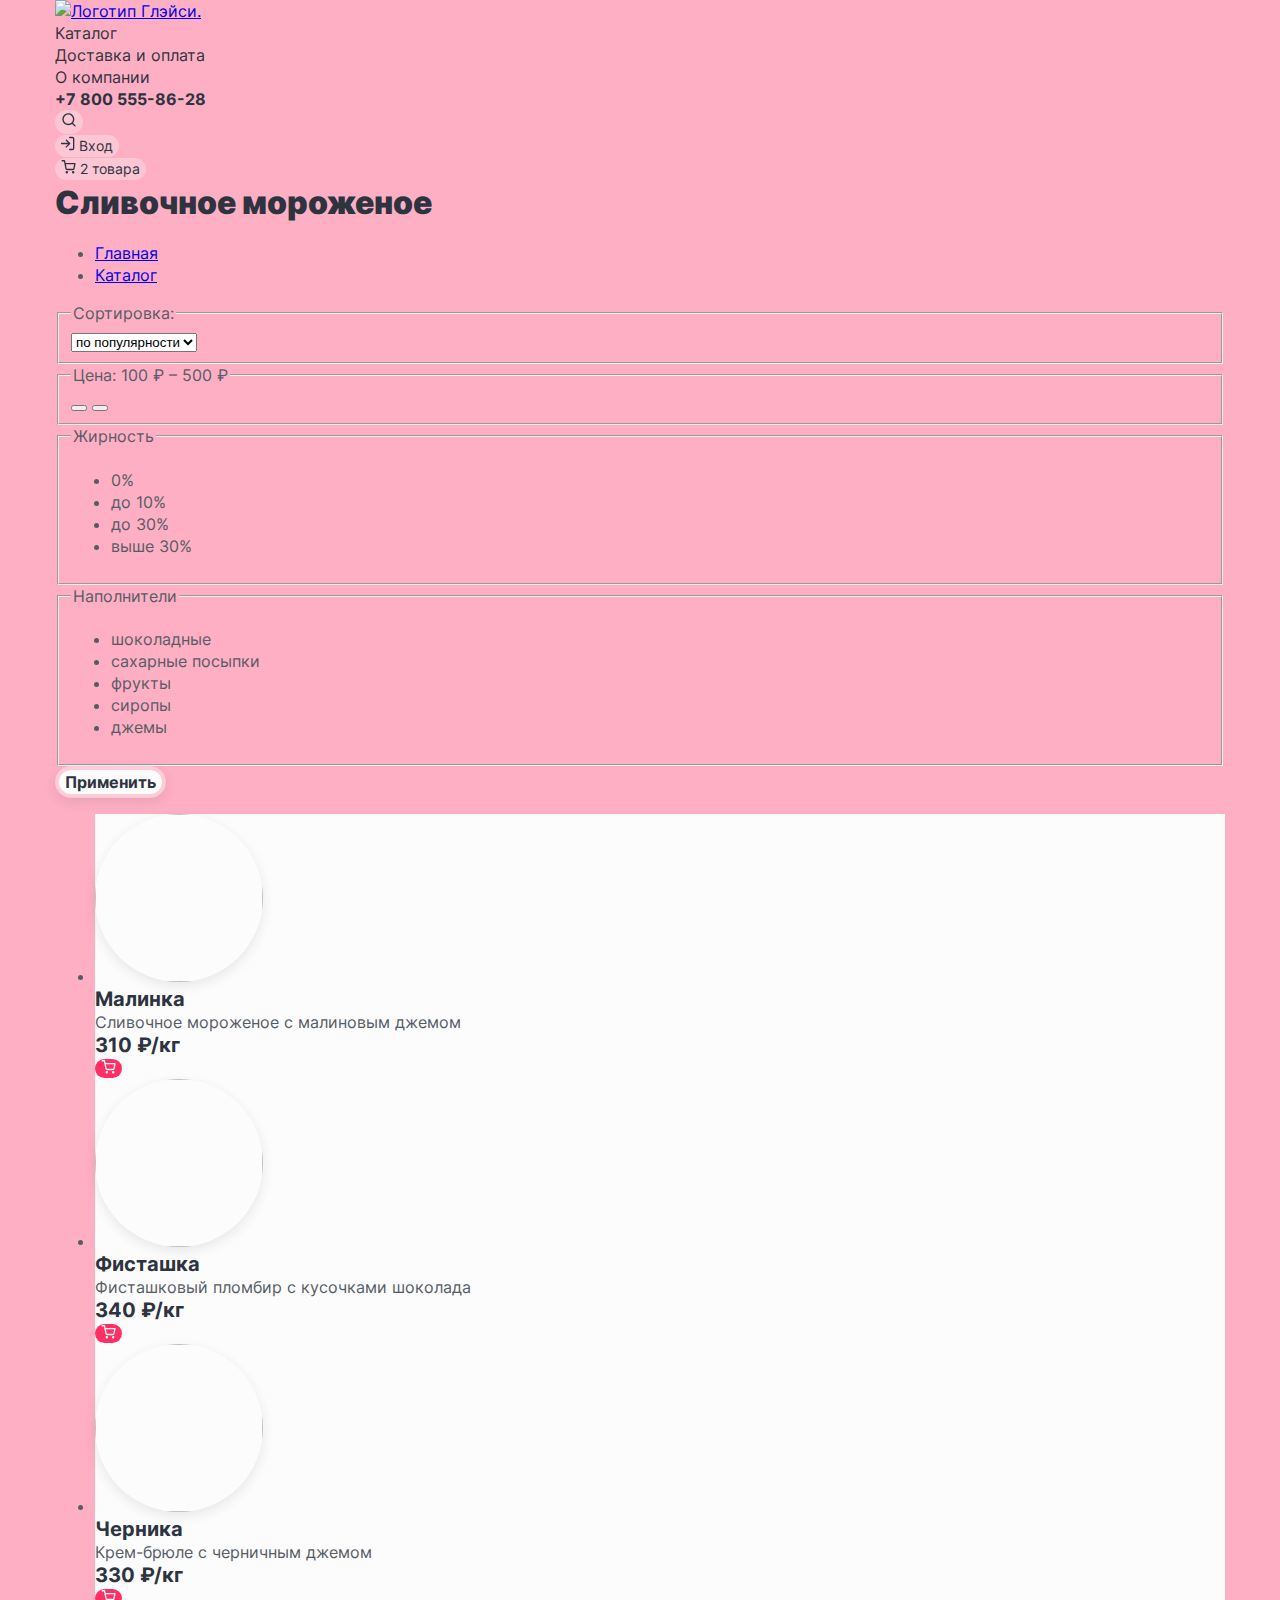
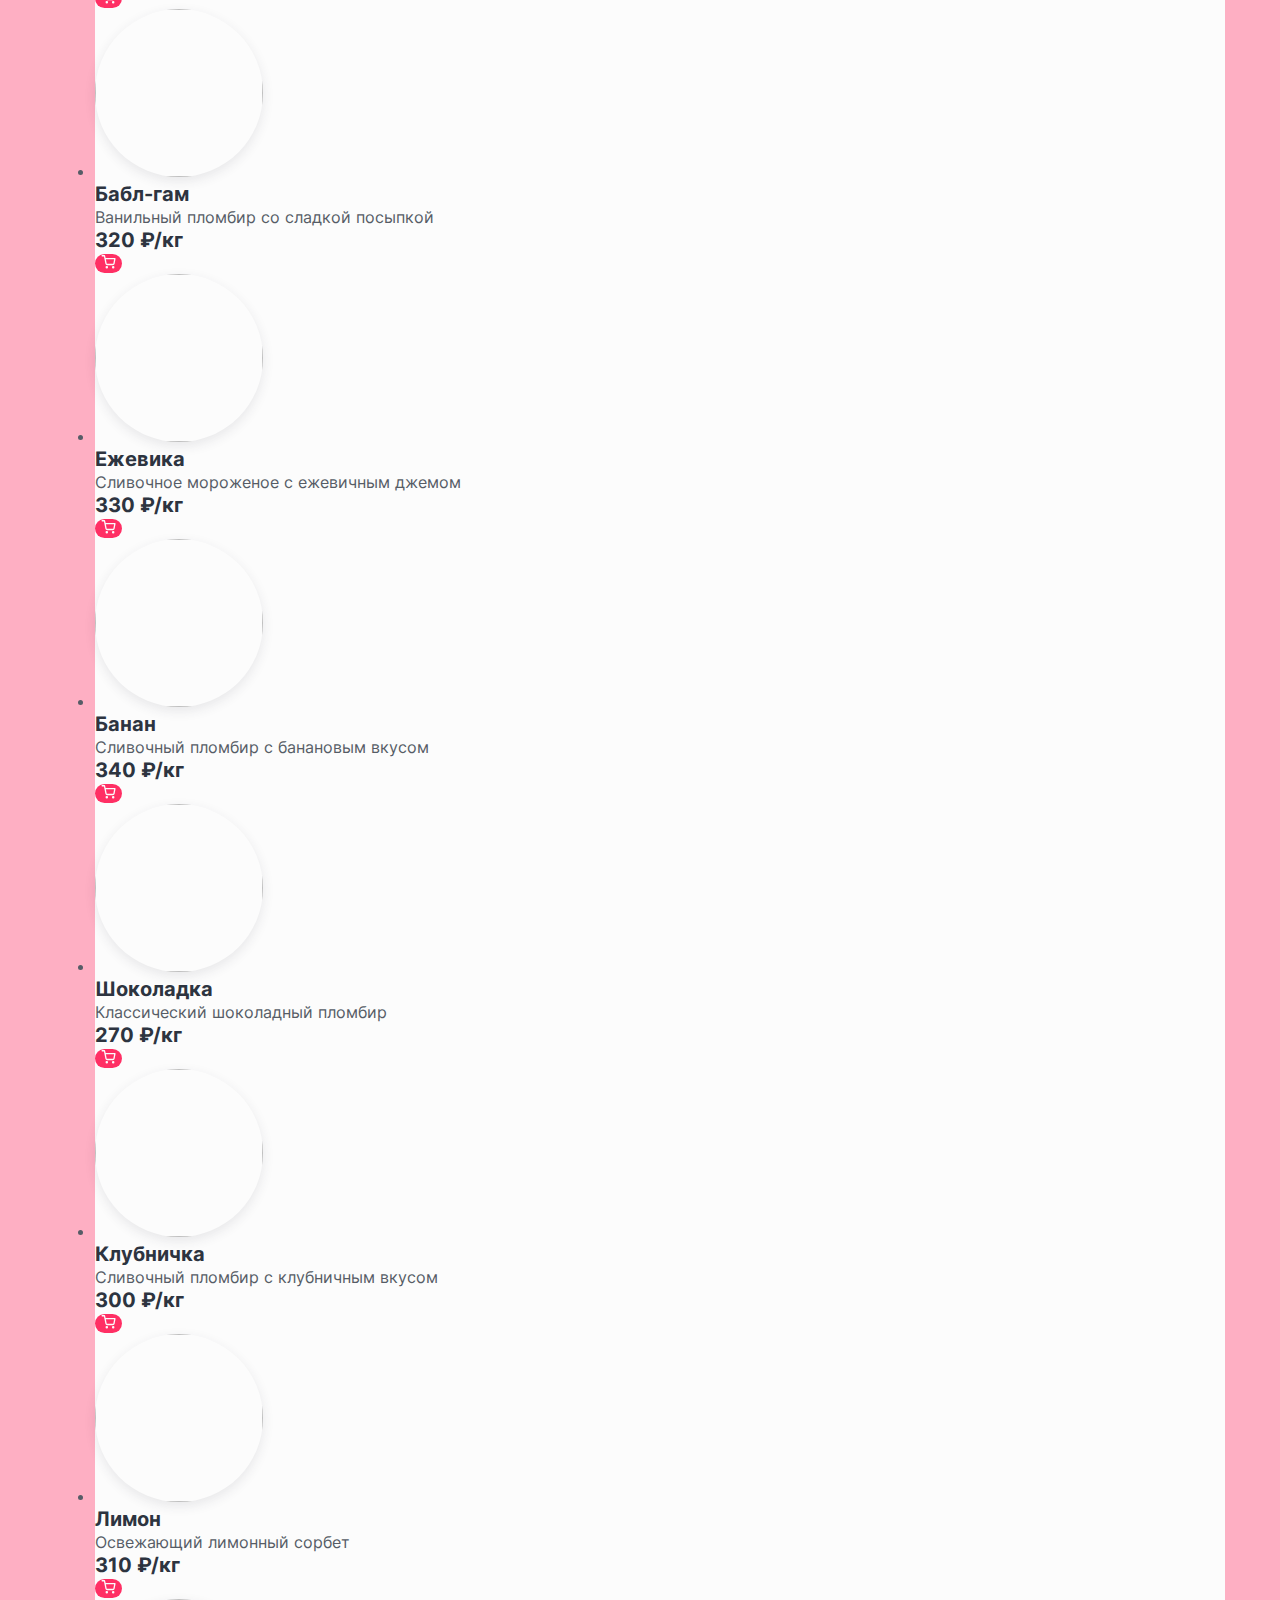
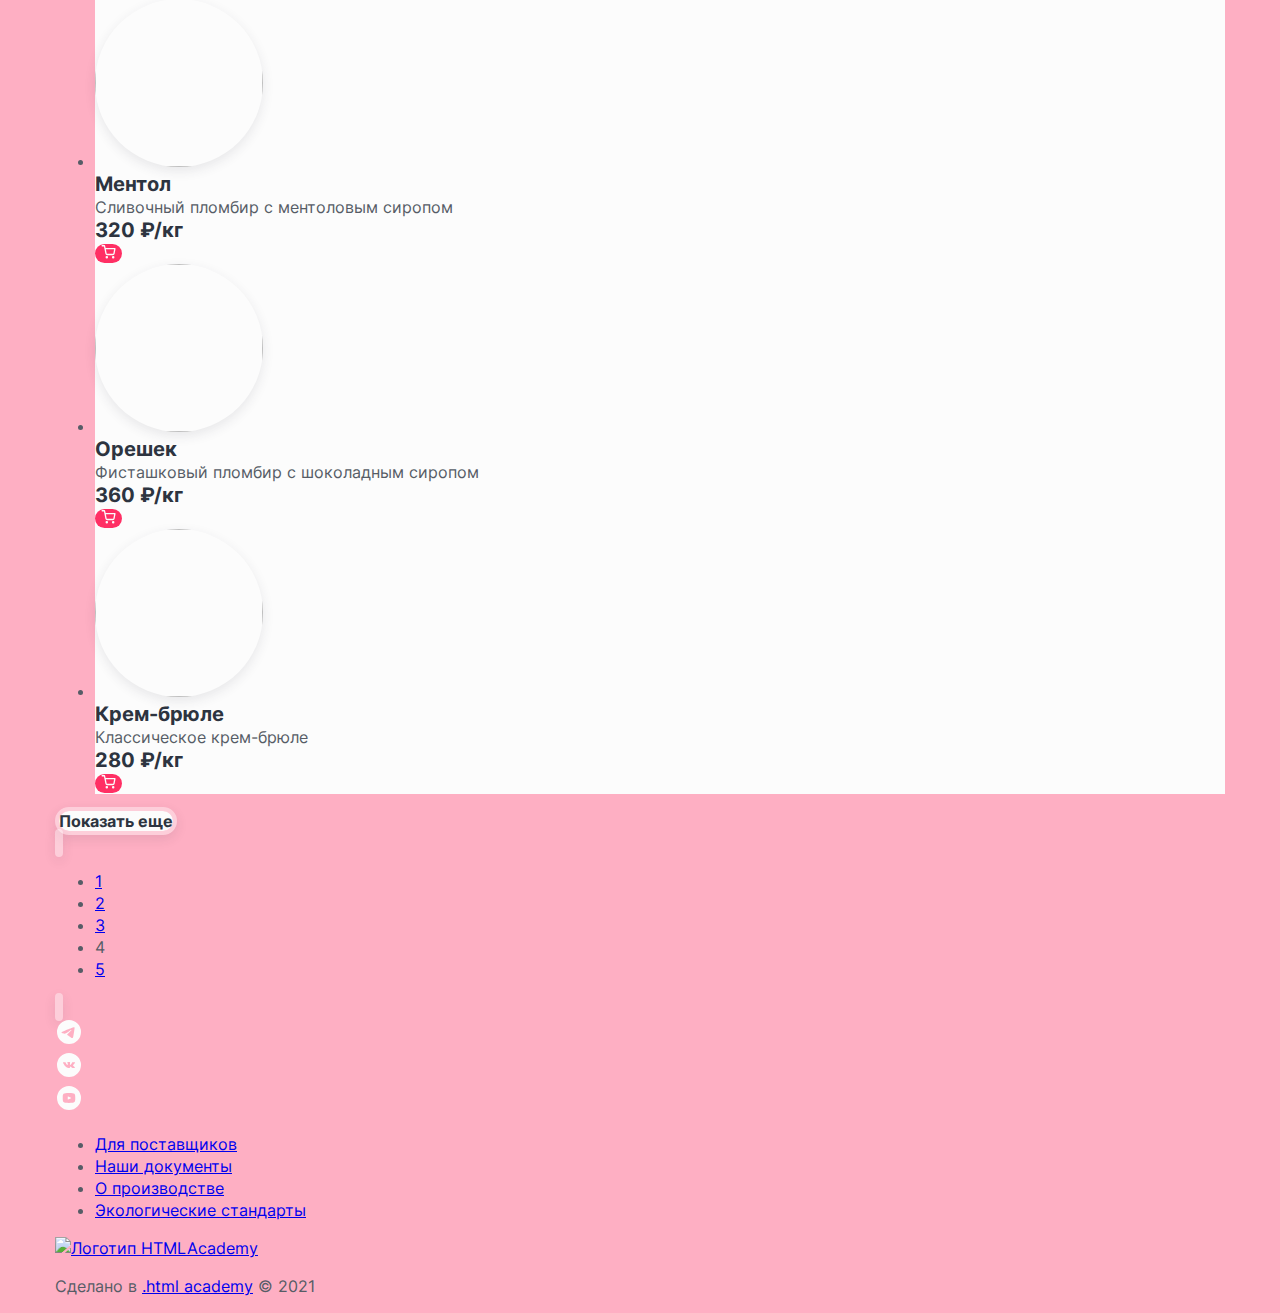
==== catalog.html @ 0ca8d2df "Добавляет базовую стилизацию хедера, слайдера, части секций" ====
<!DOCTYPE html>
<html class="page" lang="ru">

  <head>
    <meta charset="utf-8">
    <title>Страница каталога Глейси</title>
    <link rel="stylesheet" href="styles/styles.css">
  </head>

  <body class="page-body">
    <div class="container">
      <header class="main-header">
        <a class="logo" href="index.html">
          <img class="logo-img" src="images/logo.svg" width="137" height="56" alt="Логотип Глэйси.">
        </a>
        <nav class="main-nav">
          <ul class="main-menu">
            <li class="main-menu-item">
              <a class="main-menu-link main-menu-link-active" href="#">Каталог</a>
            </li>
            <li class="main-menu-item">
              <a class="main-menu-link" href="#">Доставка и оплата</a>
            </li>
            <li class="main-menu-item">
              <a class="main-menu-link" href="#">О компании</a>
            </li>
          </ul>
          <a class="nav-phone" href="tel:+78005558628">+7 800 555-86-28</a>
          <ul class="user-menu">
            <li class="user-menu-item">
              <button class="user-menu-button" type="button">
                <svg width="16" height="17" viewBox="0 0 16 17" fill="none" xmlns="http://www.w3.org/2000/svg">
                  <path fill-rule="evenodd" clip-rule="evenodd"
                    d="M2.66 8.19a4.67 4.67 0 1 1 9.34 0 4.67 4.67 0 0 1-9.34 0Zm8.42 4.69a6 6 0 1 1 .94-.94l2.45 2.44a.67.67 0 1 1-.94.95l-2.45-2.45Z"
                    fill="currentColor" />
                </svg>
                <span class="visually-hidden">Поиск</span>
              </button>
            </li>
            <li class="user-menu-item">
              <button class="user-menu-button" type="button">
                <svg width="14" height="15" viewBox="0 0 14 15" fill="none" xmlns="http://www.w3.org/2000/svg">
                  <path fill-rule="evenodd" clip-rule="evenodd"
                    d="M8 1.52c0-.36.3-.66.67-.66h2.66a2 2 0 0 1 2 2v9.33a2 2 0 0 1-2 2H8.67a.67.67 0 0 1 0-1.33h2.66a.67.67 0 0 0 .67-.67V2.86a.67.67 0 0 0-.67-.67H8.67A.67.67 0 0 1 8 1.52Zm-3.14 2.2a.67.67 0 0 1 .94 0l3.33 3.33a.67.67 0 0 1 .2.47.66.66 0 0 1-.2.48L5.8 11.33a.67.67 0 1 1-.94-.94l2.2-2.2H.66a.67.67 0 1 1 0-1.33h6.4l-2.2-2.2a.67.67 0 0 1 0-.94Z"
                    fill="currentColor" />
                </svg>
                <span class="user-menu-text">Вход</span>
              </button>
            </li>
            <li class="user-menu-item">
              <button class="user-menu-button" type="button">
                <svg width="15" height="14" viewBox="0 0 15 14" fill="none" xmlns="http://www.w3.org/2000/svg">
                  <path fill-rule="evenodd" clip-rule="evenodd"
                    d="M1.17.1a.67.67 0 1 0 0 1.34h1.77l.47 2.34v.05l.97 4.83a1.83 1.83 0 0 0 1.82 1.47h5.62a1.83 1.83 0 0 0 1.82-1.47l.93-4.86a.67.67 0 0 0-.66-.8h-9.3L4.14.65a.67.67 0 0 0-.66-.53H1.17Zm4.52 8.3-.81-4.06h8.23l-.78 4.07a.5.5 0 0 1-.49.39H6.18a.5.5 0 0 1-.49-.4Zm-1.13 3.96a1.25 1.25 0 1 1 2.49 0 1.25 1.25 0 0 1-2.5 0Zm6.37 0a1.25 1.25 0 1 1 2.5 0 1.25 1.25 0 0 1-2.5 0Z"
                    fill="currentColor" />
                </svg>
                <span class="user-menu-text">2 товара</span>
              </button>
            </li>
          </ul>
        </nav>
      </header>
      <main class="page-catalog">
        <h1 class="visually-hidden">Страница каталога</h1>
        <header class="catalog-header">
          <h2 class="catalog-title title">Сливочное мороженое</h2>
          <ul class="breadcrumbs-list">
            <li class="breadcrumbs-item">
              <a class="breadcrumbs-link" href="index.html">Главная</a>
            </li>
            <li class="breadcrumbs-item">
              <a class="breadcrumbs-link breadcrumbs-link-active" href="#">Каталог</a>
            </li>
          </ul>
        </header>
        <form class="catalog-filter" method="post" action="https://echo.htmlacademy.ru/">
          <h2 class="visually-hidden">Фильтр</h2>
          <fieldset class="catalog-filter-group">
            <legend class="catalog-filter-legend" id="sort">Сортировка:</legend>
            <select class="sort-control" aria-labelledby="sort">
              <option value="popular" selected>по популярности</option>
              <option value="cheap">по цене</option>
            </select>
          </fieldset>
          <fieldset class="catalog-filter-group">
            <legend class="catalog-filter-legend">Цена: 100 ₽ – 500 ₽</legend>
            <!--Нужны ли инпуты?-->
            <div class="range">
              <div class="range-bar">
                <button class="range-toggle toggle-min" type="button">
                  <span class="visually-hidden">Изменить минимальную цену.</span>
                </button>
                <button class="range-toggle toggle-max" type="button">
                  <span class="visually-hidden">Изменить максимальную цену.</span>
                </button>
              </div>
            </div>
          </fieldset>
          <fieldset class="catalog-filter-group">
            <legend class="catalog-filter-legend">Жирность</legend>
            <ul class="catalog-filter-list">
              <li class="catalog-filter-item">
                <label class="control">
                  <input class="control-input visually-hidden" type="radio" name="fat" value="null">
                  <span class="control-mark"></span>
                  <span class="control-label">0%</span>
                </label>
              </li>
              <li class="catalog-filter-item">
                <label class="control">
                  <input class="control-input visually-hidden" type="radio" name="fat" value="up-to-ten" checked>
                  <span class="control-mark"></span>
                  <span class="control-label">до 10%</span>
                </label>
              </li>
              <li class="catalog-filter-item">
                <label class="control">
                  <input class="control-input visually-hidden" type="radio" name="fat" value="up-to-thirty">
                  <span class="control-mark"></span>
                  <span class="control-label">до 30%</span>
                </label>
              </li>
              <li class="catalog-filter-item">
                <label class="control">
                  <input class="control-input visually-hidden" type="radio" name="fat" value="above-thirty">
                  <span class="control-mark"></span>
                  <span class="control-label">выше 30%</span>
                </label>
              </li>
            </ul>
          </fieldset>
          <fieldset class="catalog-filter-group">
            <legend class="catalog-filter-legend">Наполнители</legend>
            <ul class="catalog-filter-list">
              <li class="catalog-filter-item">
                <label class="control">
                  <input class="control-input visually-hidden" type="checkbox" name="chocolate" checked>
                  <span class="control-mark"></span>
                  <span class="control-label">шоколадные</span>
                </label>
              </li>
              <li class="catalog-filter-item">
                <label class="control">
                  <input class="control-input visually-hidden" type="checkbox" name="sugar" checked>
                  <span class="control-mark"></span>
                  <span class="control-label">сахарные посыпки</span>
                </label>
              </li>
              <li class="catalog-filter-item">
                <label class="control">
                  <input class="control-input visually-hidden" type="checkbox" name="fruit">
                  <span class="control-mark"></span>
                  <span class="control-label">фрукты</span>
                </label>
              </li>
              <li class="catalog-filter-item">
                <label class="control">
                  <input class="control-input visually-hidden" type="checkbox" name="syrup">
                  <span class="control-mark"></span>
                  <span class="control-label">сиропы</span>
                </label>
              </li>
              <li class="catalog-filter-item">
                <label class="control">
                  <input class="control-input visually-hidden" type="checkbox" name="jam">
                  <span class="control-mark"></span>
                  <span class="control-label">джемы</span>
                </label>
              </li>
            </ul>
          </fieldset>
          <button class="catalog-filter-button button" type="submit">Применить</button>
        </form>
        <section class="catalog-cards">
          <ul class="catalog-list">
            <li class="catalog-item item">
              <div class="catalog-item-wrapper item-wrapper">
                <img class="catalog-item-img item-img" src="images/catalog-1.jpg" width="168" height="168" alt="">
              </div>
              <h3 class="catalog-item-title item-title">Малинка</h3>
              <p class="catalog-item-text item-text">Сливочное мороженое с малиновым джемом</p>
              <p class="catalog-item-price item-price">310 ₽/кг</p>
              <button class="catalog-item-button item-button">
                <span class="visually-hidden">Купить Малинку</span>
                <svg width="15" height="14" viewBox="0 0 15 14" fill="none" xmlns="http://www.w3.org/2000/svg">
                  <path fill-rule="evenodd" clip-rule="evenodd"
                    d="M1.17.1a.67.67 0 1 0 0 1.34h1.77l.47 2.34v.05l.97 4.83a1.83 1.83 0 0 0 1.82 1.47h5.62a1.83 1.83 0 0 0 1.82-1.47l.93-4.86a.67.67 0 0 0-.66-.8h-9.3L4.14.65a.67.67 0 0 0-.66-.53H1.17Zm4.52 8.3-.81-4.06h8.23l-.78 4.07a.5.5 0 0 1-.49.39H6.18a.5.5 0 0 1-.49-.4Zm-1.13 3.96a1.25 1.25 0 1 1 2.49 0 1.25 1.25 0 0 1-2.5 0Zm6.37 0a1.25 1.25 0 1 1 2.5 0 1.25 1.25 0 0 1-2.5 0Z"
                    fill="currentColor" />
                </svg>
              </button>
            </li>
            <li class="catalog-item item">
              <div class="catalog-item-wrapper item-wrapper">
                <img class="catalog-item-img item-img" src="images/catalog-2.jpg" width="168" height="168" alt="">
              </div>
              <h3 class="catalog-item-title item-title">Фисташка</h3>
              <p class="catalog-item-text item-text">Фисташковый пломбир с кусочками шоколада</p>
              <p class="catalog-item-price item-price">340 ₽/кг</p>
              <button class="catalog-item-button item-button">
                <span class="visually-hidden">Купить Фисташку</span>
                <svg width="15" height="14" viewBox="0 0 15 14" fill="none" xmlns="http://www.w3.org/2000/svg">
                  <path fill-rule="evenodd" clip-rule="evenodd"
                    d="M1.17.1a.67.67 0 1 0 0 1.34h1.77l.47 2.34v.05l.97 4.83a1.83 1.83 0 0 0 1.82 1.47h5.62a1.83 1.83 0 0 0 1.82-1.47l.93-4.86a.67.67 0 0 0-.66-.8h-9.3L4.14.65a.67.67 0 0 0-.66-.53H1.17Zm4.52 8.3-.81-4.06h8.23l-.78 4.07a.5.5 0 0 1-.49.39H6.18a.5.5 0 0 1-.49-.4Zm-1.13 3.96a1.25 1.25 0 1 1 2.49 0 1.25 1.25 0 0 1-2.5 0Zm6.37 0a1.25 1.25 0 1 1 2.5 0 1.25 1.25 0 0 1-2.5 0Z"
                    fill="currentColor" />
                </svg>
              </button>
            </li>
            <li class="catalog-item item">
              <div class="catalog-item-wrapper item-wrapper">
                <img class="catalog-item-img item-img" src="images/catalog-3.jpg" width="168" height="168" alt="">
              </div>
              <h3 class="catalog-item-title item-title">Черника</h3>
              <p class="catalog-item-text item-text">Крем-брюле с черничным джемом</p>
              <p class="catalog-item-price item-price">330 ₽/кг</p>
              <button class="catalog-item-button item-button">
                <span class="visually-hidden">Купить Чернику</span>
                <svg width="15" height="14" viewBox="0 0 15 14" fill="none" xmlns="http://www.w3.org/2000/svg">
                  <path fill-rule="evenodd" clip-rule="evenodd"
                    d="M1.17.1a.67.67 0 1 0 0 1.34h1.77l.47 2.34v.05l.97 4.83a1.83 1.83 0 0 0 1.82 1.47h5.62a1.83 1.83 0 0 0 1.82-1.47l.93-4.86a.67.67 0 0 0-.66-.8h-9.3L4.14.65a.67.67 0 0 0-.66-.53H1.17Zm4.52 8.3-.81-4.06h8.23l-.78 4.07a.5.5 0 0 1-.49.39H6.18a.5.5 0 0 1-.49-.4Zm-1.13 3.96a1.25 1.25 0 1 1 2.49 0 1.25 1.25 0 0 1-2.5 0Zm6.37 0a1.25 1.25 0 1 1 2.5 0 1.25 1.25 0 0 1-2.5 0Z"
                    fill="currentColor" />
                </svg>
              </button>
            </li>
            <li class="catalog-item item">
              <div class="catalog-item-wrapper item-wrapper">
                <img class="catalog-item-img item-img" src="images/catalog-4.jpg" width="168" height="168" alt="">
              </div>
              <h3 class="catalog-item-title item-title">Бабл-гам</h3>
              <p class="catalog-item-text item-text">Ванильный пломбир со сладкой посыпкой</p>
              <p class="catalog-item-price item-price">320 ₽/кг</p>
              <button class="catalog-item-button item-button">
                <span class="visually-hidden">Купить Бабл-гам</span>
                <svg width="15" height="14" viewBox="0 0 15 14" fill="none" xmlns="http://www.w3.org/2000/svg">
                  <path fill-rule="evenodd" clip-rule="evenodd"
                    d="M1.17.1a.67.67 0 1 0 0 1.34h1.77l.47 2.34v.05l.97 4.83a1.83 1.83 0 0 0 1.82 1.47h5.62a1.83 1.83 0 0 0 1.82-1.47l.93-4.86a.67.67 0 0 0-.66-.8h-9.3L4.14.65a.67.67 0 0 0-.66-.53H1.17Zm4.52 8.3-.81-4.06h8.23l-.78 4.07a.5.5 0 0 1-.49.39H6.18a.5.5 0 0 1-.49-.4Zm-1.13 3.96a1.25 1.25 0 1 1 2.49 0 1.25 1.25 0 0 1-2.5 0Zm6.37 0a1.25 1.25 0 1 1 2.5 0 1.25 1.25 0 0 1-2.5 0Z"
                    fill="currentColor" />
                </svg>
              </button>
            </li>
            <li class="catalog-item item">
              <div class="catalog-item-wrapper item-wrapper">
                <img class="catalog-item-img item-img" src="images/catalog-5.jpg" width="168" height="168" alt="">
              </div>
              <h3 class="catalog-item-title item-title">Ежевика</h3>
              <p class="catalog-item-text item-text">Сливочное мороженое с ежевичным джемом</p>
              <p class="catalog-item-price item-price">330 ₽/кг</p>
              <button class="catalog-item-button item-button">
                <span class="visually-hidden">Купить Ежевику</span>
                <svg width="15" height="14" viewBox="0 0 15 14" fill="none" xmlns="http://www.w3.org/2000/svg">
                  <path fill-rule="evenodd" clip-rule="evenodd"
                    d="M1.17.1a.67.67 0 1 0 0 1.34h1.77l.47 2.34v.05l.97 4.83a1.83 1.83 0 0 0 1.82 1.47h5.62a1.83 1.83 0 0 0 1.82-1.47l.93-4.86a.67.67 0 0 0-.66-.8h-9.3L4.14.65a.67.67 0 0 0-.66-.53H1.17Zm4.52 8.3-.81-4.06h8.23l-.78 4.07a.5.5 0 0 1-.49.39H6.18a.5.5 0 0 1-.49-.4Zm-1.13 3.96a1.25 1.25 0 1 1 2.49 0 1.25 1.25 0 0 1-2.5 0Zm6.37 0a1.25 1.25 0 1 1 2.5 0 1.25 1.25 0 0 1-2.5 0Z"
                    fill="currentColor" />
                </svg>
              </button>
            </li>
            <li class="catalog-item item">
              <div class="catalog-item-wrapper item-wrapper">
                <img class="catalog-item-img item-img" src="images/catalog-6.jpg" width="168" height="168" alt="">
              </div>
              <h3 class="catalog-item-title item-title">Банан</h3>
              <p class="catalog-item-text item-text">Сливочный пломбир с банановым вкусом</p>
              <p class="catalog-item-price item-price">340 ₽/кг</p>
              <button class="catalog-item-button item-button">
                <span class="visually-hidden">Купить Банан</span>
                <svg width="15" height="14" viewBox="0 0 15 14" fill="none" xmlns="http://www.w3.org/2000/svg">
                  <path fill-rule="evenodd" clip-rule="evenodd"
                    d="M1.17.1a.67.67 0 1 0 0 1.34h1.77l.47 2.34v.05l.97 4.83a1.83 1.83 0 0 0 1.82 1.47h5.62a1.83 1.83 0 0 0 1.82-1.47l.93-4.86a.67.67 0 0 0-.66-.8h-9.3L4.14.65a.67.67 0 0 0-.66-.53H1.17Zm4.52 8.3-.81-4.06h8.23l-.78 4.07a.5.5 0 0 1-.49.39H6.18a.5.5 0 0 1-.49-.4Zm-1.13 3.96a1.25 1.25 0 1 1 2.49 0 1.25 1.25 0 0 1-2.5 0Zm6.37 0a1.25 1.25 0 1 1 2.5 0 1.25 1.25 0 0 1-2.5 0Z"
                    fill="currentColor" />
                </svg>
              </button>
            </li>
            <li class="catalog-item item">
              <div class="catalog-item-wrapper item-wrapper">
                <img class="catalog-item-img item-img" src="images/catalog-7.jpg" width="168" height="168" alt="">
              </div>
              <h3 class="catalog-item-title item-title">Шоколадка</h3>
              <p class="catalog-item-text item-text">Классический шоколадный пломбир</p>
              <p class="catalog-item-price item-price">270 ₽/кг</p>
              <button class="catalog-item-button item-button">
                <span class="visually-hidden">Купить Шоколадку</span>
                <svg width="15" height="14" viewBox="0 0 15 14" fill="none" xmlns="http://www.w3.org/2000/svg">
                  <path fill-rule="evenodd" clip-rule="evenodd"
                    d="M1.17.1a.67.67 0 1 0 0 1.34h1.77l.47 2.34v.05l.97 4.83a1.83 1.83 0 0 0 1.82 1.47h5.62a1.83 1.83 0 0 0 1.82-1.47l.93-4.86a.67.67 0 0 0-.66-.8h-9.3L4.14.65a.67.67 0 0 0-.66-.53H1.17Zm4.52 8.3-.81-4.06h8.23l-.78 4.07a.5.5 0 0 1-.49.39H6.18a.5.5 0 0 1-.49-.4Zm-1.13 3.96a1.25 1.25 0 1 1 2.49 0 1.25 1.25 0 0 1-2.5 0Zm6.37 0a1.25 1.25 0 1 1 2.5 0 1.25 1.25 0 0 1-2.5 0Z"
                    fill="currentColor" />
                </svg>
              </button>
            </li>
            <li class="catalog-item item">
              <div class="catalog-item-wrapper item-wrapper">
                <img class="catalog-item-img item-img" src="images/catalog-8.jpg" width="168" height="168" alt="">
              </div>
              <h3 class="catalog-item-title item-title">Клубничка</h3>
              <p class="catalog-item-text item-text">Сливочный пломбир с клубничным вкусом</p>
              <p class="catalog-item-price item-price">300 ₽/кг</p>
              <button class="catalog-item-button item-button">
                <span class="visually-hidden">Купить Клубничку</span>
                <svg width="15" height="14" viewBox="0 0 15 14" fill="none" xmlns="http://www.w3.org/2000/svg">
                  <path fill-rule="evenodd" clip-rule="evenodd"
                    d="M1.17.1a.67.67 0 1 0 0 1.34h1.77l.47 2.34v.05l.97 4.83a1.83 1.83 0 0 0 1.82 1.47h5.62a1.83 1.83 0 0 0 1.82-1.47l.93-4.86a.67.67 0 0 0-.66-.8h-9.3L4.14.65a.67.67 0 0 0-.66-.53H1.17Zm4.52 8.3-.81-4.06h8.23l-.78 4.07a.5.5 0 0 1-.49.39H6.18a.5.5 0 0 1-.49-.4Zm-1.13 3.96a1.25 1.25 0 1 1 2.49 0 1.25 1.25 0 0 1-2.5 0Zm6.37 0a1.25 1.25 0 1 1 2.5 0 1.25 1.25 0 0 1-2.5 0Z"
                    fill="currentColor" />
                </svg>
              </button>
            </li>
            <li class="catalog-item item">
              <div class="catalog-item-wrapper item-wrapper">
                <img class="catalog-item-img item-img" src="images/catalog-9.jpg" width="168" height="168" alt="">
              </div>
              <h3 class="catalog-item-title item-title">Лимон</h3>
              <p class="catalog-item-text item-text">Освежающий лимонный сорбет</p>
              <p class="catalog-item-price item-price">310 ₽/кг</p>
              <button class="catalog-item-button item-button">
                <span class="visually-hidden">Купить Лимон</span>
                <svg width="15" height="14" viewBox="0 0 15 14" fill="none" xmlns="http://www.w3.org/2000/svg">
                  <path fill-rule="evenodd" clip-rule="evenodd"
                    d="M1.17.1a.67.67 0 1 0 0 1.34h1.77l.47 2.34v.05l.97 4.83a1.83 1.83 0 0 0 1.82 1.47h5.62a1.83 1.83 0 0 0 1.82-1.47l.93-4.86a.67.67 0 0 0-.66-.8h-9.3L4.14.65a.67.67 0 0 0-.66-.53H1.17Zm4.52 8.3-.81-4.06h8.23l-.78 4.07a.5.5 0 0 1-.49.39H6.18a.5.5 0 0 1-.49-.4Zm-1.13 3.96a1.25 1.25 0 1 1 2.49 0 1.25 1.25 0 0 1-2.5 0Zm6.37 0a1.25 1.25 0 1 1 2.5 0 1.25 1.25 0 0 1-2.5 0Z"
                    fill="currentColor" />
                </svg>
              </button>
            </li>
            <li class="catalog-item item">
              <div class="catalog-item-wrapper item-wrapper">
                <img class="catalog-item-img item-img" src="images/catalog-10.jpg" width="168" height="168" alt="">
              </div>
              <h3 class="catalog-item-title item-title">Ментол</h3>
              <p class="catalog-item-text item-text">Сливочный пломбир с ментоловым сиропом</p>
              <p class="catalog-item-price item-price">320 ₽/кг</p>
              <button class="catalog-item-button item-button">
                <span class="visually-hidden">Купить Ментол</span>
                <svg width="15" height="14" viewBox="0 0 15 14" fill="none" xmlns="http://www.w3.org/2000/svg">
                  <path fill-rule="evenodd" clip-rule="evenodd"
                    d="M1.17.1a.67.67 0 1 0 0 1.34h1.77l.47 2.34v.05l.97 4.83a1.83 1.83 0 0 0 1.82 1.47h5.62a1.83 1.83 0 0 0 1.82-1.47l.93-4.86a.67.67 0 0 0-.66-.8h-9.3L4.14.65a.67.67 0 0 0-.66-.53H1.17Zm4.52 8.3-.81-4.06h8.23l-.78 4.07a.5.5 0 0 1-.49.39H6.18a.5.5 0 0 1-.49-.4Zm-1.13 3.96a1.25 1.25 0 1 1 2.49 0 1.25 1.25 0 0 1-2.5 0Zm6.37 0a1.25 1.25 0 1 1 2.5 0 1.25 1.25 0 0 1-2.5 0Z"
                    fill="currentColor" />
                </svg>
              </button>
            </li>
            <li class="catalog-item item">
              <div class="catalog-item-wrapper item-wrapper">
                <img class="catalog-item-img item-img" src="images/catalog-11.jpg" width="168" height="168" alt="">
              </div>
              <h3 class="catalog-item-title item-title">Орешек</h3>
              <p class="catalog-item-text item-text">Фисташковый пломбир с шоколадным сиропом</p>
              <p class="catalog-item-price item-price">360 ₽/кг</p>
              <button class="catalog-item-button item-button">
                <span class="visually-hidden">Купить Орешек</span>
                <svg width="15" height="14" viewBox="0 0 15 14" fill="none" xmlns="http://www.w3.org/2000/svg">
                  <path fill-rule="evenodd" clip-rule="evenodd"
                    d="M1.17.1a.67.67 0 1 0 0 1.34h1.77l.47 2.34v.05l.97 4.83a1.83 1.83 0 0 0 1.82 1.47h5.62a1.83 1.83 0 0 0 1.82-1.47l.93-4.86a.67.67 0 0 0-.66-.8h-9.3L4.14.65a.67.67 0 0 0-.66-.53H1.17Zm4.52 8.3-.81-4.06h8.23l-.78 4.07a.5.5 0 0 1-.49.39H6.18a.5.5 0 0 1-.49-.4Zm-1.13 3.96a1.25 1.25 0 1 1 2.49 0 1.25 1.25 0 0 1-2.5 0Zm6.37 0a1.25 1.25 0 1 1 2.5 0 1.25 1.25 0 0 1-2.5 0Z"
                    fill="currentColor" />
                </svg>
              </button>
            </li>
            <li class="catalog-item item">
              <div class="catalog-item-wrapper item-wrapper">
                <img class="catalog-item-img item-img" src="images/catalog-12.jpg" width="168" height="168" alt="">
              </div>
              <h3 class="catalog-item-title item-title">Крем-брюле</h3>
              <p class="catalog-item-text item-text">Классическое крем-брюле</p>
              <p class="catalog-item-price item-price">280 ₽/кг</p>
              <button class="catalog-item-button item-button">
                <span class="visually-hidden">Купить Крем-брюле</span>
                <svg width="15" height="14" viewBox="0 0 15 14" fill="none" xmlns="http://www.w3.org/2000/svg">
                  <path fill-rule="evenodd" clip-rule="evenodd"
                    d="M1.17.1a.67.67 0 1 0 0 1.34h1.77l.47 2.34v.05l.97 4.83a1.83 1.83 0 0 0 1.82 1.47h5.62a1.83 1.83 0 0 0 1.82-1.47l.93-4.86a.67.67 0 0 0-.66-.8h-9.3L4.14.65a.67.67 0 0 0-.66-.53H1.17Zm4.52 8.3-.81-4.06h8.23l-.78 4.07a.5.5 0 0 1-.49.39H6.18a.5.5 0 0 1-.49-.4Zm-1.13 3.96a1.25 1.25 0 1 1 2.49 0 1.25 1.25 0 0 1-2.5 0Zm6.37 0a1.25 1.25 0 1 1 2.5 0 1.25 1.25 0 0 1-2.5 0Z"
                    fill="currentColor" />
                </svg>
              </button>
            </li>
          </ul>
          <a class="button catalog-button" href="#">Показать еще</a>
          <div class="pagination">
            <a class="button pagination-control" href="#">
              <span class="visually-hidden">Назад</span>
            </a>
            <ul class="pagination-list">
              <li class="pagination-item">
                <a class="pagination-link" href="#">1</a>
              </li>
              <li class="pagination-item">
                <a class="pagination-link" href="#">2</a>
              </li>
              <li class="pagination-item pagination-item-current">
                <a class="pagination-link pagination-link-current" href="#">3</a>
              </li>
              <li class="pagination-item">
                <span class="pagination-link" href="#">4</span>
              </li>
              <li class="pagination-item">
                <a class="pagination-link" href="#">5</a>
              </li>
            </ul>
            <a class="button pagination-control" href="#">
              <span class="visually-hidden">Вперёд</span>
            </a>
          </div>
        </section>
      </main>
      <footer class="main-footer">
        <div class="footer-socials socials">
          <ul class="socials-list">
            <li class="socials-item">
              <a class="socials-link" href="https://t.me/htmlacademy">
                <span class="visually-hidden">Telegram</span>
                <svg width="28" height="28" viewBox="0 0 28 28" fill="none" xmlns="http://www.w3.org/2000/svg">
                  <path fill-rule="evenodd" clip-rule="evenodd"
                    d="M26 14a12 12 0 1 1-24 0 12 12 0 0 1 24 0Zm-11.57-3.14c-1.17.48-3.5 1.49-7 3.01-.57.23-.86.45-.9.67-.04.36.42.5 1.04.7l.27.08c.6.2 1.43.44 1.86.45.39 0 .82-.16 1.3-.48 3.27-2.21 4.96-3.33 5.06-3.35.08-.02.18-.04.25.02.07.07.07.18.06.22-.05.19-1.84 1.86-2.77 2.72a28.24 28.24 0 0 0-.82.79c-.57.54-1 .96.02 1.63.5.32.89.59 1.28.85a88.77 88.77 0 0 0 1.8 1.23c.5.35.95.67 1.5.62.32-.03.66-.33.82-1.23.4-2.13 1.18-6.73 1.36-8.63.01-.16 0-.31-.02-.47a.5.5 0 0 0-.17-.33.78.78 0 0 0-.46-.14c-.46.01-1.15.25-4.48 1.64Z"
                    fill="currentColor" />
                </svg>
              </a>
            </li>
            <li class="socials-item">
              <a class="socials-link" href="https://vk.com/htmlacademy">
                <span class="visually-hidden">Вконтакте</span>
                <svg width="28" height="28" viewBox="0 0 28 28" fill="none" xmlns="http://www.w3.org/2000/svg">
                  <path fill-rule="evenodd" clip-rule="evenodd"
                    d="M26 14a12 12 0 1 1-24 0 12 12 0 0 1 24 0Zm-11.41 2.97h-.72s-1.58.09-2.98-1.18c-1.52-1.39-2.86-4.14-2.86-4.14s-.07-.18 0-.27c.1-.1.36-.1.36-.1l1.72-.01s.16.02.27.1c.1.05.15.17.15.17s.28.61.65 1.17c.71 1.08 1.05 1.32 1.29 1.2.35-.16.25-1.53.25-1.53s0-.5-.18-.71c-.14-.17-.41-.22-.53-.24-.1-.01.06-.2.26-.3.31-.13.86-.13 1.5-.13.5 0 .65.03.84.07.46.1.44.41.41 1.08l-.02.7v.18c-.01.34-.02.73.23.88.13.07.45 0 1.26-1.19.38-.56.66-1.23.66-1.23s.07-.12.16-.17c.1-.05.24-.04.24-.04h1.8s.54-.06.63.15c.1.23-.2.75-.94 1.61-.7.82-1.03 1.12-1 1.38.01.2.23.38.66.72.89.73 1.13 1.1 1.18 1.2l.01.01c.4.58-.44.62-.44.62l-1.6.02s-.34.06-.8-.2a3.94 3.94 0 0 1-.69-.6c-.33-.34-.65-.66-.91-.58-.45.12-.44.96-.44.96s0 .18-.1.28c-.1.1-.32.12-.32.12Z"
                    fill="currentColor" />
                </svg>
              </a>
            </li>
            <li class="socials-item">
              <a class="socials-link" href="https://www.youtube.com/user/htmlacademyru">
                <span class="visually-hidden">Youtube</span>
                <svg width="28" height="28" viewBox="0 0 28 28" fill="none" xmlns="http://www.w3.org/2000/svg">
                  <path
                    d="m16 13.8-2.8-1.32c-.25-.11-.45.01-.45.29v2.46c0 .28.2.4.45.29L16 14.2c.25-.12.25-.3 0-.42ZM14 2a12 12 0 1 0 0 24 12 12 0 0 0 0-24Zm0 16.88c-6.14 0-6.25-.56-6.25-4.88s.1-4.88 6.25-4.88c6.14 0 6.25.56 6.25 4.88s-.1 4.88-6.25 4.88Z"
                    fill="currentColor" />
                </svg>
              </a>
            </li>
          </ul>
        </div>
        <div class="footer-menu">
          <ul class="footer-menu-list">
            <li class="footer-menu-item">
              <a class="footer-menu-link" href="#">Для поставщиков</a>
            </li>
            <li class="footer-menu-item">
              <a class="footer-menu-link" href="#">Наши документы</a>
            </li>
            <li class="footer-menu-item">
              <a class="footer-menu-link" href="#">О производстве</a>
            </li>
            <li class="footer-menu-item">
              <a class="footer-menu-link" href="#">Экологические стандарты</a>
            </li>
          </ul>
        </div>
        <div class="copyright">
          <a class="copyright-link" href="https://htmlacademy.ru/">
            <img class="copyright-logo" src="images/logo-htmlacademy.svg" width="93" height="27"
              alt="Логотип HTMLAcademy">
          </a>
          <p class="copyright-text">
            <span>Сделано в</span>
            <a class="copyright-text-link" href="https://htmlacademy.ru/">.html academy</a>
            <span>© 2021</span>
          </p>
        </div>
      </footer>
    </div>
  </body>

</html>
---- styles/styles.css ----
/*Root*/

:root {
  --extra-dark: #2d3440;
  --extra-dark-1: rgba(45, 52, 64, 0.1);
  --dark: #565c66;
  --neutral: #b9b9b9;
  --light: #e7e7e7;
  --extra-light: #fcfcfc;
  --extra-light-3: rgba(252, 252, 252, 0.3);
  --extra-light-4: rgba(252, 252, 252, 0.4);
  --white: #ffffff;
  --extra-bright-pink: #ff2f64;
  --bright-pink: #ff4a78;
  --neutral-pink: #ff7799;
  --light-pink: #feafc3;
  --extra-light-pink: #ffcbd8;
  --blue: #69a9ff;
  --yellow: #fcc850;
  --red: #ea5454;
}

/*Global*/

@font-face {
  font-family: "Inter";
  font-style: normal;
  font-weight: 400;
  src: url("../fonts/inter-400.woff2") format("woff2");
  font-display: swap;
}

@font-face {
  font-family: "Inter";
  font-style: normal;
  font-weight: 700;
  src: url("../fonts/inter-700.woff2") format("woff2");
  font-display: swap;
}

@font-face {
  font-family: "Inter";
  font-style: normal;
  font-weight: 900;
  src: url("../fonts/inter-900.woff2") format("woff2");
  font-display: swap;
}

*,
*::before,
*::after {
  box-sizing: border-box;
}


img {
  max-width: 100%;
  object-fit: cover;
}

.visually-hidden {
  position: absolute;
  width: 1px;
  height: 1px;
  margin: -1px;
  padding: 0;
  border: 0;
  clip: rect(0 0 0 0);
  overflow: hidden;
}

.page {
  height: 100%;
}

.page-body {
  display: flex;
  flex-direction: column;
  min-width: 1200px;
  height: 100%;
  margin: 0;
  font-family: "Inter", sans-serif;
  font-weight: 400;
  font-size: 16px;
  line-height: 22px;
  color: var(--dark);
  background-color: var(--light-pink);
}

.pink {
  background-color: var(--light-pink);
}

.blue {
  background-color: var(--blue);
}

.yellow {
  background-color: var(--yellow);
}

.container {
  width: 1170px;
  margin: 0 auto;
}

/*Button*/

.button {
  font: inherit;
  font-weight: 700;
  text-decoration: none;
  color: var(--extra-dark);
  background-color: var(--extra-light);
  border: 4px solid var(--extra-light-4);
  border-radius: 26px;
  box-shadow: 0 4px 12px var(--extra-dark-1);
  background-clip: padding-box;
}

/*Header*/

.main-menu {
  margin: 0;
  padding: 0;
  list-style: none;
}

.main-menu-link {
  font-size: 16px;
  line-height: 20px;
  color: var(--extra-dark);
  text-decoration: none;
}

.nav-phone {
  font-size: 16px;
  line-height: 20px;
  font-weight: 700;
  color: var(--extra-dark);
  text-decoration: none;
}

.user-menu {
  margin: 0;
  padding: 0;
  list-style: none;
}

.user-menu-button {
  font-family: inherit;
  font-size: 14px;
  line-height: 20px;
  color: var(--extra-dark);
  background-color: var(--extra-light-3);
  border: none;
  border-radius: 27px;
  cursor: pointer;
}

/*Slider*/

.slider-list {
  margin: 0;
  padding: 0;
  list-style: none;
}

.slider-title {
  margin: 0;
  font-size: 36px;
  line-height: 46px;
  font-weight: 900;
  color: var(--extra-dark);
}

.slider-text {
  margin: 0;
  font-size: 18px;
  line-height: 24px;
  color: var(--extra-dark);
}

.slider-button-nav {
  color: var(--extra-light);
  background-color: var(--extra-light-3);
  border: 2px solid var(--extra-light);
  border-radius: 26px;
}

.slider-pagination {
  margin: 0;
  padding: 0;
  list-style: none;
}

/*Socials*/

.socials-list {
  margin: 0;
  padding: 0;
  list-style: none;
}

.socials-link {
  color: var(--extra-light);
}

/*Gifts*/

.title {
  margin: 0;
  font-size: 32px;
  line-height: 46px;
  font-weight: 900;
  color: var(--extra-dark);
}

.gifts-subtitle {
  margin: 0;
  font-size: 24px;
  line-height: 30px;
  font-weight: 700;
  color: var(--extra-dark);
}

.gifts-text {
  margin: 0;
  color: var(--extra-dark);
}

.gifts-wrapper {
  min-height: 268px;
  background-color: var(--neutral-pink);
  background-repeat: no-repeat;
  background-position: 100% 0;
  border-radius: 16px;
}

.gifts-raspberry {
  background-image: url("../images/raspberry.png");
}

.gifts-marshmallow {
  background-image: url("../images/marshmellow.png");
}

.gifts-link {
  display: inline-block;
}

/*Popular*/

.popular-list {
  margin: 0;
  padding: 0;
  list-style: none;
}

/*Catalog*/

.item {
  background-color: var(--extra-light);
}

.item-img {
  border-radius: 50%;
  box-shadow: 0 4px 12px var(--extra-dark-1);
}

.item-title {
  margin: 0;
  font-size: 20px;
  line-height: 24px;
  font-weight: 700;
  color: var(--extra-dark);
}

.item-text {
  margin: 0;
}

.item-price {
  margin: 0;
  font-size: 20px;
  line-height: 24px;
  font-weight: 700;
  color: var(--extra-dark);
}

.item-button {
  color: var(--extra-light);
  background-color: var(--extra-bright-pink);
  border: none;
  border-radius: 26px;
}

/*About*/

.about {
  padding: 24px;
  border-radius: 16px;
  background-image: url("../images/background-about.jpg");
}

.about-wrapper {
  border-radius: 16px;
  background-color: var(--white);
}

.about-list {
  margin: 0;
  padding: 0;
  list-style: none;
}
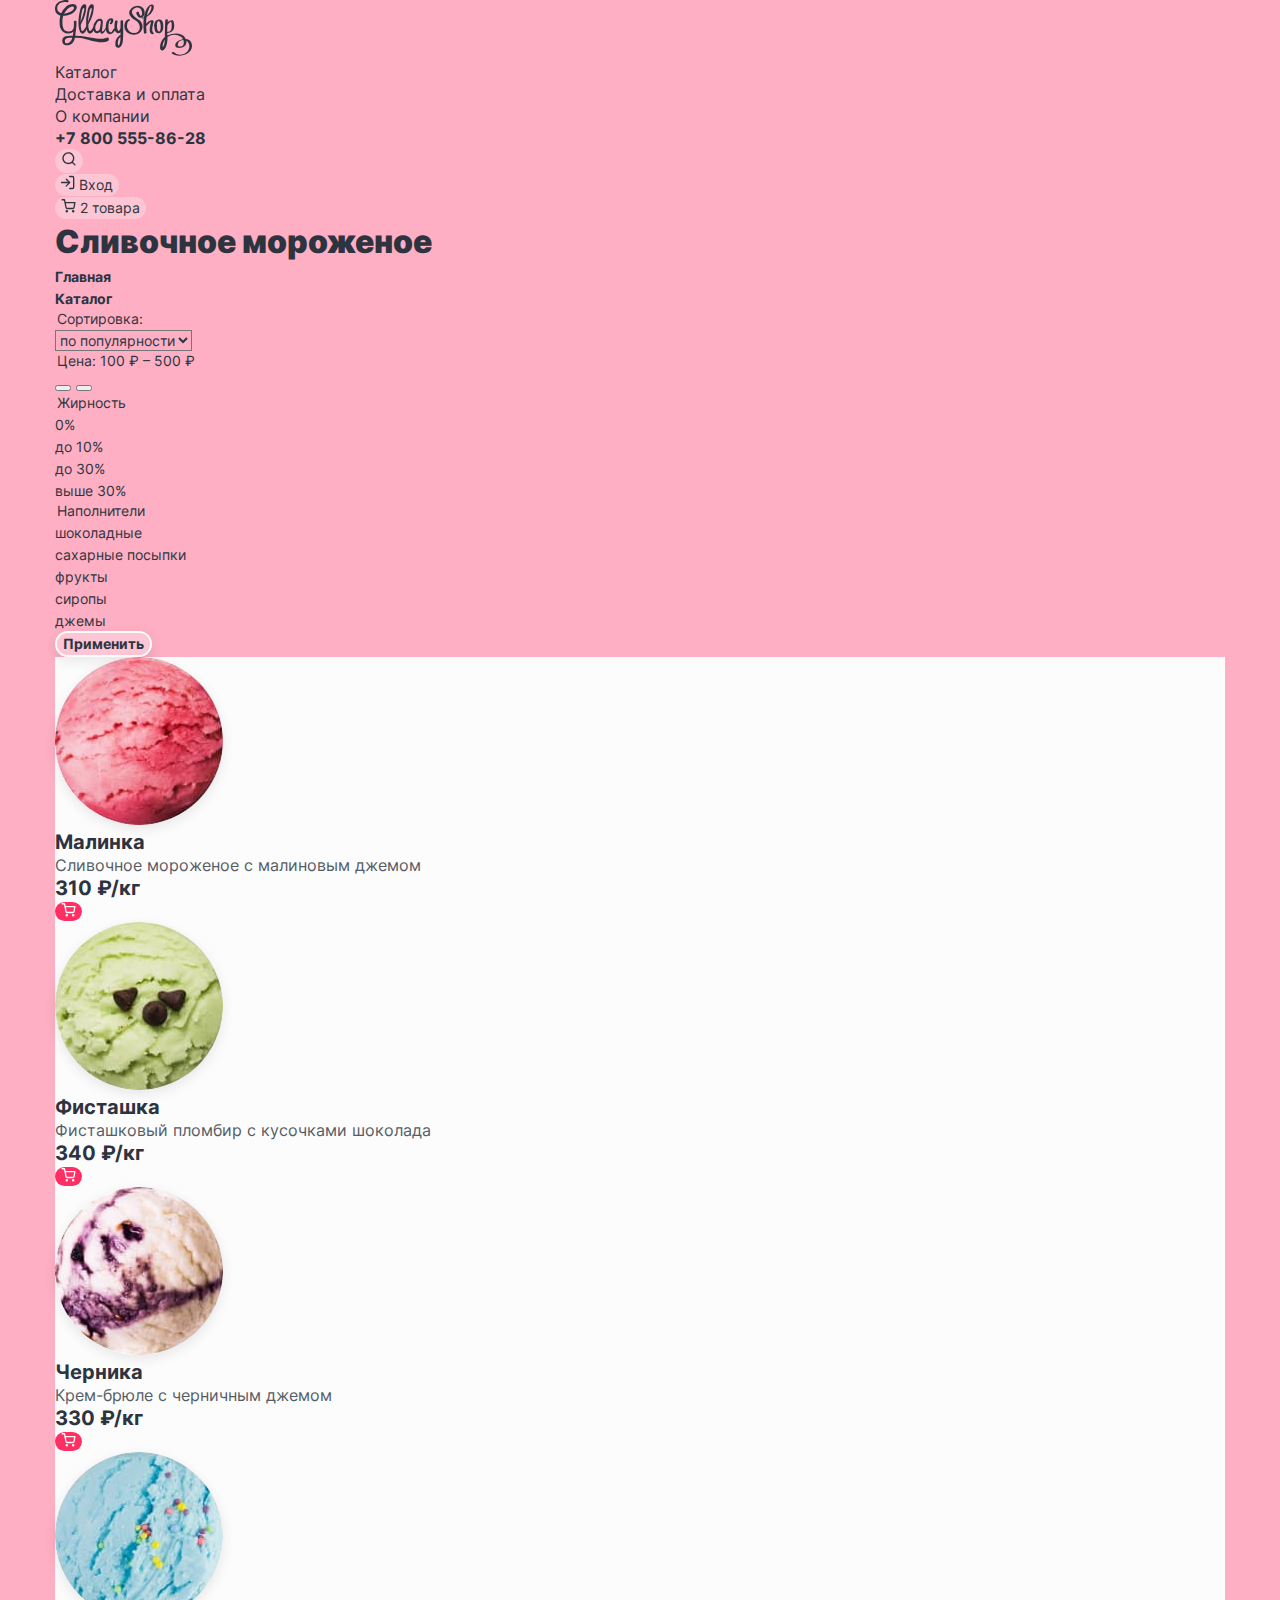
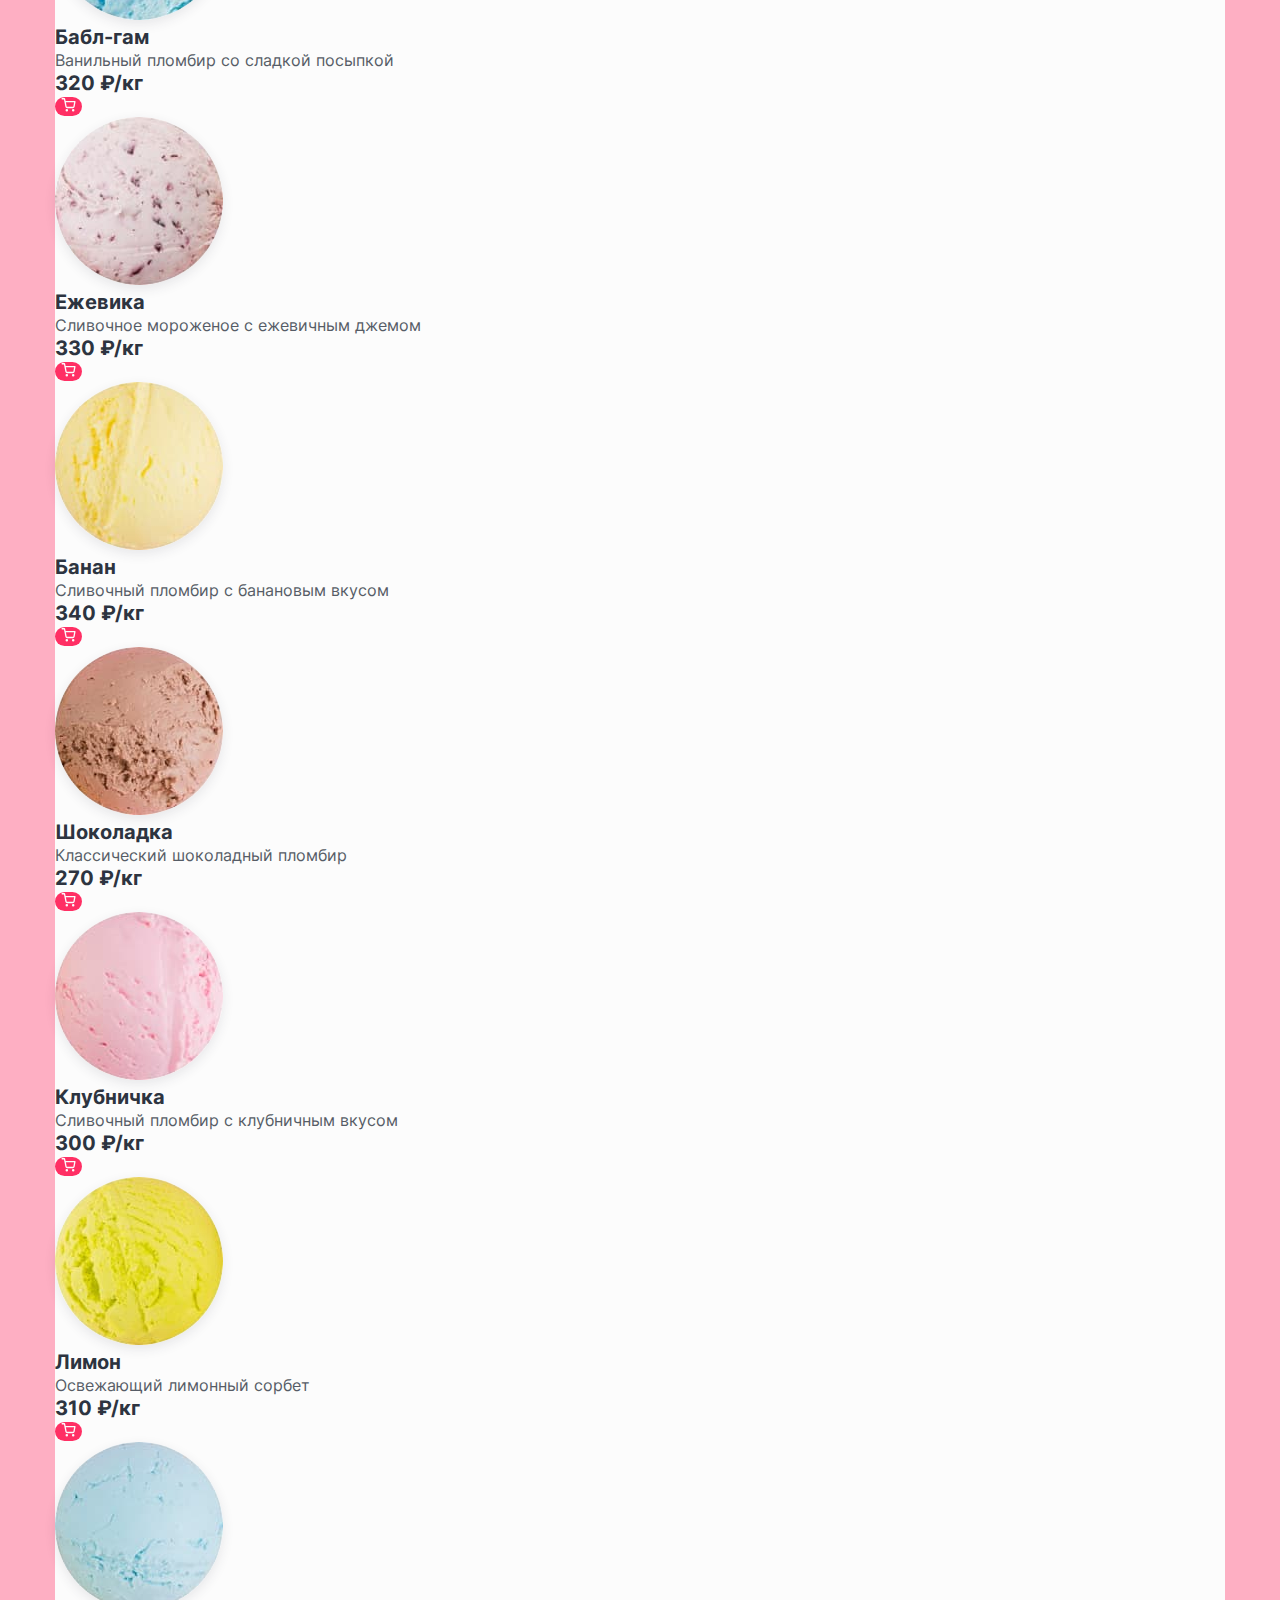
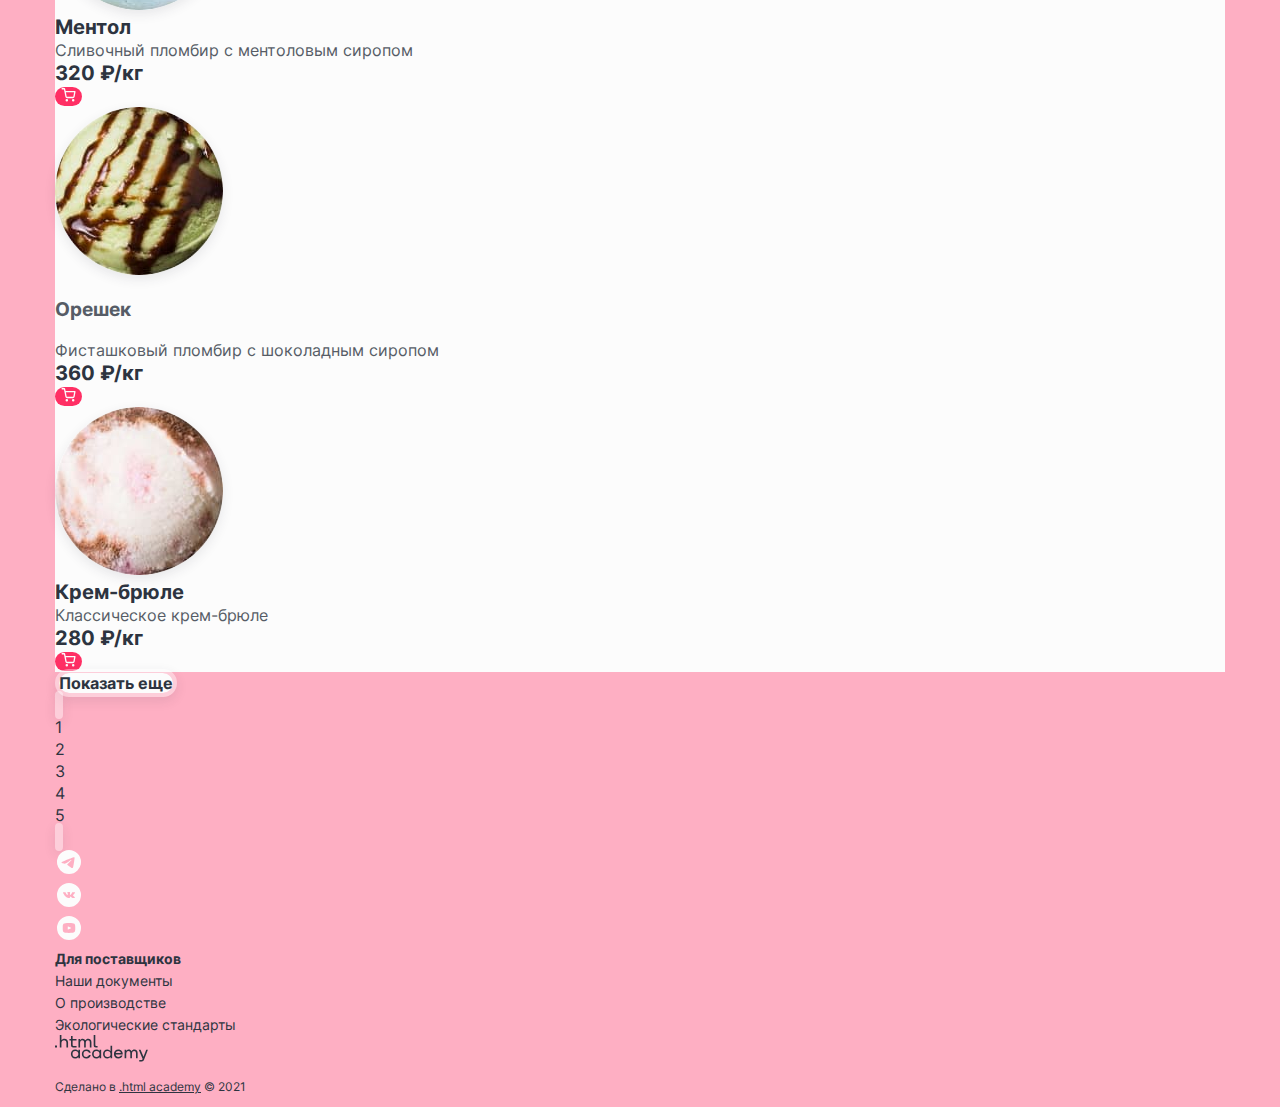
==== commit be8192c3: "Добавляет разметку поповеров, модального окна и тултипов" ====
--- a/catalog.html
+++ b/catalog.html
@@ -4,6 +4,7 @@
   <head>
     <meta charset="utf-8">
     <title>Страница каталога Глейси</title>
+    <link rel="icon" type="image/png" sizes="32x32" href="images/favicon-32.png">
     <link rel="stylesheet" href="styles/styles.css">
   </head>
 
@@ -11,12 +12,26 @@
     <div class="container">
       <header class="main-header">
         <a class="logo" href="index.html">
-          <img class="logo-img" src="images/logo.svg" width="137" height="56" alt="Логотип Глэйси.">
+          <svg class="logo-img" role="img" aria-label="Логотип Glacy" width="137" height="56" viewBox="0 0 137 56"
+            fill="none" xmlns="http://www.w3.org/2000/svg">
+            <path
+              d="M52.79 37.57a3.45 3.45 0 0 0-1.91.33s-2.68 2.24-15.89-.34c-9.71-1.9-14.76-1.71-14.76-1.71s1.63-11.18 1.18-14.31a.9.9 0 0 0-.93-.81c-.97 0-1.56.37-1.56.89.08 2.11 0 4.23-.22 6.33a5.36 5.36 0 0 1-5.5 3.5c-4.23-.29-5.12-3.35-5.5-5.43-.36-2.08-.58-7.9.53-10.29 0 0 6.38.23 10.39-3.2 4-3.44 3.75-6.4 1.86-7.68-1.9-1.27-6.34-1.05-9.75 2.08A17.33 17.33 0 0 0 6.2 13.2s-5-1.08-3.86-6.34c1.22-5.49 8.69-4.84 8.69-4.84 1.56.3 1.63.44 2.15-.08.51-.51.89-1.86-1.56-1.94C9.17-.08 1.82 1.14.42 6.04c-1.5 5.21 1.27 8.94 5 9.52 0 0-2.04 9.04.48 13.5a7.95 7.95 0 0 0 7.66 4.4c1.47 0 4.07-.81 4.8-2 0 0-.34 3.2-.63 4.36 0 0-6.18-.08-8.12.9-3.28 1.74-2.6 5.83-1.33 7.28 1.07 1.23 4.28 1.9 6.6.8a8.86 8.86 0 0 0 4.95-6.89c3.76-.19 7.52.22 11.15 1.22 5.5 1.65 13.15 3.18 15.44 3.18 2.3 0 7.13-.66 7.42-2.58.16-1.27-.31-1.93-1.05-2.16ZM14.12 7.67s2.92-2.23 4.32-.83a1.93 1.93 0 0 1 .08 2.52c-.59.77-2.14 3.2-9.5 4.4 0 0 2.32-4.07 5.1-6.08Zm.24 34.8s-4.03 2.21-4.45-.78a2.83 2.83 0 0 1 1.46-3.23c.7-.35 1.66-.79 5.86-.64a5.67 5.67 0 0 1-2.87 4.66Z"
+              fill="#2D3440" />
+            <path
+              d="M65.51 21.23V27.38c-.07.81-.33 1.59-.76 2.27-.27.5-.63.94-1.05 1.32-.47.4-.79-.51-.96-.9-1.24-2.6-.64-6.09-.16-8.82.22-1.3-2.42-.96-2.62.2-.48 2.32-.65 4.7-.5 7.07a1.66 1.66 0 0 0-1.18.66c-.46.97-1.79 4.2-3.41 2.91-1.18-.9-1.3-3.34-1.43-4.71-.14-1.9.1-3.8.73-5.6-.05.15 1.02-2.53 1.49-1.53a3.26 3.26 0 0 1-.55 2.8c-1.4 1.06.78 1.5 1.62.85 1.6-1.2 2.68-5.1-.06-5.57-3.09-.52-4.84 2.61-5.5 5.1-.34 1.42-.49 2.9-.44 4.36-.42.75-1.87 3.17-2.71 3.58-1 .52-.98-.2-.95-.67.04-.47.48-4.6.73-7.4.2-1.1.05-2.25-.45-3.26-.38-.78-3.56-2.53-6.36.75a10.66 10.66 0 0 0-2.74 6.26l-.63 1.21c-1.34 2.46-3.02 3.5-3.62 1.8-.6-1.79-.82-3.67-.66-5.54A34.51 34.51 0 0 0 37.84 14c1.34-5.96 1.09-8.92.37-9.42-.73-.5-3.79-1.73-5.63 5.6a47.93 47.93 0 0 0-1.42 15.98c-.28.61-.64 1.34-1.1 2.17-1.33 2.46-3 3.5-3.6 1.8-.6-1.79-.81-3.67-.64-5.54a34.51 34.51 0 0 0 4.5-10.51c1.39-6.04 1.11-9 .39-9.5-.72-.5-3.79-1.73-5.62 5.6-1.83 7.32-2.2 15.3-.45 20.67 0 0 .97 3.02 2.77 2.8 1.48-.2 3.25-1.66 4.3-4.4.11.54.26 1.08.43 1.6 0 0 .96 3.02 2.76 2.8 1.22-.15 2.67-1.18 3.69-3.06.63 1.64 2 2.99 3.75 2.68 2.37-.43 2.86-1.72 2.86-1.72s-.04 2.12 1.48 2.12c1.36 0 2.43-.8 3.5-2.82l.7-1.33c.3 1.93 1.1 3.64 2.67 4.32 2.67 1.17 5-1.04 6.37-3.22a3.86 3.86 0 0 0 2.2 2.34 3.32 3.32 0 0 0 3.36-.83v3.14c-.49-.02-.97.11-1.38.38a10.47 10.47 0 0 0-3.73 9.4 2.9 2.9 0 0 0 2.83 2.67c.47 0 .94-.1 1.36-.33 2.76-1.2 3.18-5.36 3.41-7.9.56-6.11.13-12.47.13-18.6 0-1.12-2.59-.6-2.59.33ZM26.93 11.2c.62-2.37 1.19-3.32 1.78-3.32.6 0 .83.64.41 2.68a52.6 52.6 0 0 1-3.64 11.4s.84-8.38 1.45-10.76Zm7.5 0c.61-2.37 1.18-3.32 1.74-3.32.55 0 .83.64.41 2.68-.41 2.05-1.78 7.71-3.64 11.4 0 0 .9-8.38 1.49-10.76Zm11.45 11.15c-.07.52-.4 3.84-.89 5.63-.48 1.79-.81 2.42-2.25 3.04-1.44.61-2.17-1.27-2.17-1.27-1.03-2.86.34-5.37 1.48-7.09 1.14-1.71 2.3-1.86 2.95-1.78a1.2 1.2 0 0 1 .88 1.47Zm19.56 16.1c.06 2.4-.42 4.79-1.4 6.98-.63.13-.9-.1-1.1-1.1a9.63 9.63 0 0 1 0-2.91 8.06 8.06 0 0 1 2.47-4.6c.04.56.04 1.1.03 1.63ZM82.18 18.7a9.59 9.59 0 0 1-5.08-5.37c-1.14-3.42 2.6-5.94 5.58-5.79 2.98.15 4.58 3.24 4.45 6-.05.98-.66 3.18-1.87 2.03a5.7 5.7 0 0 1-1.39-3.24c-.17-1.08-2.76-.44-2.58.7.52 3.27 4.03 6.87 7.04 3.45A6.59 6.59 0 0 0 86 6.43a9.08 9.08 0 0 0-11.15 3.88c-2.43 4.33 2.44 8.57 5.9 10.12C86.3 23.41 86.5 33 79.13 33.06a7.4 7.4 0 0 1-6.85-5.02c-.5-1.5-.25-6.75 1.78-7.15 1.61-.32 1.18-1.8-.4-1.52-3.3.65-4.52 4.93-4.2 7.93.52 4.77 4.97 7.45 9.46 7.41a8.5 8.5 0 0 0 8.58-6.75 8.4 8.4 0 0 0-5.32-9.26Z"
+              fill="#2D3440" />
+            <path
+              d="M98.73 32.9c-2.54-1.39-1.09-6.76-.7-8.83.24-1.33 1.37-3.39-.44-3.85-2.13-.51-4.66 1.52-6.49 3.46 0-2.24.17-4.48.5-6.7a13.9 13.9 0 0 0 6.39-6.6c1.16-2.33 1.72-7.16-2.2-5.74-3.55 1.25-4.77 5.36-5.89 8.66a26.93 26.93 0 0 0-.97 3.91c-.35.15-.72.28-1.08.4-1.48.46-1.29 1.25.2.79l.73-.23c-.71 5.01-.23 10.27.22 15.2 0 .48 2.67 0 2.58-.7-.2-2.2-.37-4.4-.44-6.58.22-.06.4-.18.56-.35a20.1 20.1 0 0 1 3.56-3.51l.41-.3c.6-.48.71-.49.34 0-.14.85-.32 1.7-.55 2.52-.5 2.69-1.9 7.96 1.2 9.65.66.34 3.06-.67 2.07-1.2Zm-5.78-21.56c.27-.8.64-1.58.98-2.35.42-.96 1.54-4.26 2.35-2.68.65 1.26-.38 3.33-.83 4.53a10.63 10.63 0 0 1-3.56 4.74c.26-1.43.61-2.85 1.06-4.24Z"
+              fill="#2D3440" />
+            <path
+              d="M108.3 26.64c0-2.95-.33-6.72-3.83-7.03-3.84-.35-5.34 3.68-5.4 6.7a.53.53 0 0 0 .32.5c0 2.82.67 6.5 4.01 6.44 3.72-.06 4.9-3.32 4.9-6.61Zm-4.45 4.9c-2.18-.9-1.98-4.66-1.84-6.48a.48.48 0 0 0-.21-.47c.27-1.79.96-4.47 2.55-3.14 1.26 1.1 1.29 3.71 1.35 5.22.05 1.06-.08 5.53-1.84 4.87h-.01ZM136.35 42.78c-1-2.58-3.2-3.58-5.6-3.69-.27-.65-.61-1.27-1.01-1.86-3.48-5.17-11.75-4.47-17.35-1.78 0-.82-.08-1.63-.11-2.45a6.49 6.49 0 0 0 5.8-2.68c1.48-2.14 1.27-5.93.68-8.32-.55-2.26-2.74-1.86-4.39-1.1-.6.28-1.16.66-1.66 1.12 0-.6.1-1.2.15-1.79.1-1.37-2.53-1.03-2.62.2-.41 5.53-.27 11.04-.4 16.57a13.2 13.2 0 0 0-4.77 10.81c0 2.03 1.72 3.58 3.56 2.13 2.57-1.98 3.36-5.93 3.71-8.94.15-1.35.2-2.7.14-4.05a12.43 12.43 0 0 1 13.54-.1 6.2 6.2 0 0 1 2.02 2.42c-1.42.26-2.8.7-4.11 1.33-1.53.73-3.79 2.47-3.68 4.4a2.69 2.69 0 0 0 2.04 2.69.8.8 0 0 0 .25.08c5.47.9 9.54-2.35 8.76-6.92 2.67 1.46 3.66 4.84 2.71 7.74-2.13 6.53-10.32 7.99-15.09 3.62-.52-.46-2.84.52-2.43.9 6.9 6.32 24.06.47 19.86-10.33Zm-26.66-1.58a13.92 13.92 0 0 1-1.02 4.6c-.22.48-.46.96-.72 1.42 0 0-.23.06-.28-.64 0-2.5.72-4.96 2.09-7.06l-.07 1.68Zm2.78-15.98a.7.7 0 0 0 .14-.15c.48-.8 1.04-1.56 1.69-2.24.47-.54 1-1 1.61-1.36.29.14.58.9.69 1.9.27 2.49.39 9.04-3.51 8.42-.3-.02-.6.04-.9.15 0-2.27.12-4.49.28-6.72Zm11.65 21.23h-.05c-1.5-.35-1.34-1.78-1.14-2.75.43-2.26 3.18-3.48 5.44-3.58 1.15 3.22.26 7.08-4.25 6.33Z"
+              fill="#2D3440" />
+          </svg>
         </a>
         <nav class="main-nav">
           <ul class="main-menu">
             <li class="main-menu-item">
-              <a class="main-menu-link main-menu-link-active" href="#">Каталог</a>
+              <a class="main-menu-link main-menu-link-catalog main-menu-link-active" href="#">Каталог</a>
             </li>
             <li class="main-menu-item">
               <a class="main-menu-link" href="#">Доставка и оплата</a>
@@ -29,33 +44,101 @@
           <ul class="user-menu">
             <li class="user-menu-item">
               <button class="user-menu-button" type="button">
-                <svg width="16" height="17" viewBox="0 0 16 17" fill="none" xmlns="http://www.w3.org/2000/svg">
+                <svg aria-hidden="true" focusable="false" width="16" height="17" viewBox="0 0 16 17" fill="none"
+                  xmlns="http://www.w3.org/2000/svg">
                   <path fill-rule="evenodd" clip-rule="evenodd"
                     d="M2.66 8.19a4.67 4.67 0 1 1 9.34 0 4.67 4.67 0 0 1-9.34 0Zm8.42 4.69a6 6 0 1 1 .94-.94l2.45 2.44a.67.67 0 1 1-.94.95l-2.45-2.45Z"
                     fill="currentColor" />
                 </svg>
                 <span class="visually-hidden">Поиск</span>
               </button>
+              <!--Для открытия поповера добавить класс popover-open-->
+              <div class="popover popover-search">
+                <label class="visually-hidden" for="search">Поле поиска</label>
+                <input class="popover-search-input" type="text" name="search" id="search" placeholder="Поиск по сайту">
+                <input class="visually-hidden" type="reset" value="reset">
+              </div>
             </li>
             <li class="user-menu-item">
               <button class="user-menu-button" type="button">
-                <svg width="14" height="15" viewBox="0 0 14 15" fill="none" xmlns="http://www.w3.org/2000/svg">
+                <svg aria-hidden="true" focusable="false" width="14" height="15" viewBox="0 0 14 15" fill="none"
+                  xmlns="http://www.w3.org/2000/svg">
                   <path fill-rule="evenodd" clip-rule="evenodd"
                     d="M8 1.52c0-.36.3-.66.67-.66h2.66a2 2 0 0 1 2 2v9.33a2 2 0 0 1-2 2H8.67a.67.67 0 0 1 0-1.33h2.66a.67.67 0 0 0 .67-.67V2.86a.67.67 0 0 0-.67-.67H8.67A.67.67 0 0 1 8 1.52Zm-3.14 2.2a.67.67 0 0 1 .94 0l3.33 3.33a.67.67 0 0 1 .2.47.66.66 0 0 1-.2.48L5.8 11.33a.67.67 0 1 1-.94-.94l2.2-2.2H.66a.67.67 0 1 1 0-1.33h6.4l-2.2-2.2a.67.67 0 0 1 0-.94Z"
                     fill="currentColor" />
                 </svg>
                 <span class="user-menu-text">Вход</span>
               </button>
+              <!--Для открытия поповера добавить класс popover-enter-open-->
+              <div class="popover popover-enter">
+                <h2 class="popover-enter-title">Личный кабинет</h2>
+                <form class="popover-enter-form" method="post" action="https://echo.htmlacademy.ru/">
+                  <label class="visually-hidden" for="email-enter">Введите e-mail</label>
+                  <input class="popover-enter-input" type="email" name="email-enter" id="email-enter"
+                    placeholder="email@example.com" required>
+                  <label class="visually-hidden" for="password">Введите пароль</label>
+                  <input class="popover-enter-input" type="password" name="password" id="password" value="111111"
+                    required>
+                  <div class="popover-enter-button-wrapper">
+                    <button class="button button-pink button-popover-enter" type="submit">Войти</button>
+                    <div class="popover-enter-link-wrapper">
+                      <a class="popover-enter-link" href="#">Забыли пароль?</a>
+                      <a class="popover-enter-link" href="#">Регистрация</a>
+                    </div>
+                  </div>
+                </form>
+              </div>
             </li>
             <li class="user-menu-item">
               <button class="user-menu-button" type="button">
-                <svg width="15" height="14" viewBox="0 0 15 14" fill="none" xmlns="http://www.w3.org/2000/svg">
+                <svg aria-hidden="true" focusable="false" width="15" height="14" viewBox="0 0 15 14" fill="none"
+                  xmlns="http://www.w3.org/2000/svg">
                   <path fill-rule="evenodd" clip-rule="evenodd"
                     d="M1.17.1a.67.67 0 1 0 0 1.34h1.77l.47 2.34v.05l.97 4.83a1.83 1.83 0 0 0 1.82 1.47h5.62a1.83 1.83 0 0 0 1.82-1.47l.93-4.86a.67.67 0 0 0-.66-.8h-9.3L4.14.65a.67.67 0 0 0-.66-.53H1.17Zm4.52 8.3-.81-4.06h8.23l-.78 4.07a.5.5 0 0 1-.49.39H6.18a.5.5 0 0 1-.49-.4Zm-1.13 3.96a1.25 1.25 0 1 1 2.49 0 1.25 1.25 0 0 1-2.5 0Zm6.37 0a1.25 1.25 0 1 1 2.5 0 1.25 1.25 0 0 1-2.5 0Z"
                     fill="currentColor" />
                 </svg>
                 <span class="user-menu-text">2 товара</span>
               </button>
+              <!--Для открытия поповера добавить класс popover-cart-open-->
+              <div class="popover popover-cart">
+                <h2 class="popover-cart-title">Корзина</h2>
+                <ul class="cart-list">
+                  <li class="cart-item">
+                    <a class="cart-link" href="#">
+                      <img class="cart-item-img" src="images/catalog-1.jpg" width="46" height="46" alt="Малинка">
+                      <dl class="cart-item-details">
+                        <dt>Малинка</dt>
+                        <dd>1 кг х 310 ₽</dd>
+                      </dl>
+                      <p class="cart-item-price">310 ₽</p>
+                    </a>
+                    <button class="delete-cart-item-button" type="button">
+                      <span class="visually-hidden">Удалить товар из корзины</span>
+                    </button>
+                  </li>
+                  <li class="cart-item">
+                    <a class="cart-link" href="#">
+                      <img class="cart-item-img" src="images/catalog-4.jpg" width="46" height="46" alt="Бабл-гам">
+                      <dl class="cart-item-details">
+                        <dt>Бабл-гам</dt>
+                        <dd>1,5 кг х 320 ₽</dd>
+                      </dl>
+                      <p class="cart-item-price">480 ₽</p>
+                    </a>
+                    <button class="delete-cart-item-button" type="button">
+                      <span class="visually-hidden">Удалить товар из корзины</span>
+                    </button>
+                  </li>
+                </ul>
+                <div class="cart-open-button-wrapper">
+                  <a class="button button-pink cart-open-button" href="#">Оформить заказ</a>
+                  <p class="cart-total">Итого: 790 ₽</p>
+                </div>
+              </div>
+              <!--Для открытия поповера добавить класс popover-open-->
+              <div class="popover popover-cart-empty">
+                <p class="popover-cart-empty-text">Ваша корзина пока пуста</p>
+              </div>
             </li>
           </ul>
         </nav>
@@ -76,15 +159,14 @@
         <form class="catalog-filter" method="post" action="https://echo.htmlacademy.ru/">
           <h2 class="visually-hidden">Фильтр</h2>
           <fieldset class="catalog-filter-group">
-            <legend class="catalog-filter-legend" id="sort">Сортировка:</legend>
-            <select class="sort-control" aria-labelledby="sort">
+            <legend class="catalog-filter-legend">Сортировка:</legend>
+            <select class="sort-control" aria-label="Выберите способ сортировки">
               <option value="popular" selected>по популярности</option>
               <option value="cheap">по цене</option>
             </select>
           </fieldset>
           <fieldset class="catalog-filter-group">
             <legend class="catalog-filter-legend">Цена: 100 ₽ – 500 ₽</legend>
-            <!--Нужны ли инпуты?-->
             <div class="range">
               <div class="range-bar">
                 <button class="range-toggle toggle-min" type="button">
@@ -173,197 +255,233 @@
         </form>
         <section class="catalog-cards">
           <ul class="catalog-list">
-            <li class="catalog-item item">
-              <div class="catalog-item-wrapper item-wrapper">
-                <img class="catalog-item-img item-img" src="images/catalog-1.jpg" width="168" height="168" alt="">
-              </div>
-              <h3 class="catalog-item-title item-title">Малинка</h3>
-              <p class="catalog-item-text item-text">Сливочное мороженое с малиновым джемом</p>
-              <p class="catalog-item-price item-price">310 ₽/кг</p>
-              <button class="catalog-item-button item-button">
-                <span class="visually-hidden">Купить Малинку</span>
-                <svg width="15" height="14" viewBox="0 0 15 14" fill="none" xmlns="http://www.w3.org/2000/svg">
-                  <path fill-rule="evenodd" clip-rule="evenodd"
-                    d="M1.17.1a.67.67 0 1 0 0 1.34h1.77l.47 2.34v.05l.97 4.83a1.83 1.83 0 0 0 1.82 1.47h5.62a1.83 1.83 0 0 0 1.82-1.47l.93-4.86a.67.67 0 0 0-.66-.8h-9.3L4.14.65a.67.67 0 0 0-.66-.53H1.17Zm4.52 8.3-.81-4.06h8.23l-.78 4.07a.5.5 0 0 1-.49.39H6.18a.5.5 0 0 1-.49-.4Zm-1.13 3.96a1.25 1.25 0 1 1 2.49 0 1.25 1.25 0 0 1-2.5 0Zm6.37 0a1.25 1.25 0 1 1 2.5 0 1.25 1.25 0 0 1-2.5 0Z"
-                    fill="currentColor" />
-                </svg>
-              </button>
-            </li>
-            <li class="catalog-item item">
-              <div class="catalog-item-wrapper item-wrapper">
-                <img class="catalog-item-img item-img" src="images/catalog-2.jpg" width="168" height="168" alt="">
-              </div>
-              <h3 class="catalog-item-title item-title">Фисташка</h3>
-              <p class="catalog-item-text item-text">Фисташковый пломбир с кусочками шоколада</p>
-              <p class="catalog-item-price item-price">340 ₽/кг</p>
-              <button class="catalog-item-button item-button">
-                <span class="visually-hidden">Купить Фисташку</span>
-                <svg width="15" height="14" viewBox="0 0 15 14" fill="none" xmlns="http://www.w3.org/2000/svg">
-                  <path fill-rule="evenodd" clip-rule="evenodd"
-                    d="M1.17.1a.67.67 0 1 0 0 1.34h1.77l.47 2.34v.05l.97 4.83a1.83 1.83 0 0 0 1.82 1.47h5.62a1.83 1.83 0 0 0 1.82-1.47l.93-4.86a.67.67 0 0 0-.66-.8h-9.3L4.14.65a.67.67 0 0 0-.66-.53H1.17Zm4.52 8.3-.81-4.06h8.23l-.78 4.07a.5.5 0 0 1-.49.39H6.18a.5.5 0 0 1-.49-.4Zm-1.13 3.96a1.25 1.25 0 1 1 2.49 0 1.25 1.25 0 0 1-2.5 0Zm6.37 0a1.25 1.25 0 1 1 2.5 0 1.25 1.25 0 0 1-2.5 0Z"
-                    fill="currentColor" />
-                </svg>
-              </button>
-            </li>
-            <li class="catalog-item item">
-              <div class="catalog-item-wrapper item-wrapper">
-                <img class="catalog-item-img item-img" src="images/catalog-3.jpg" width="168" height="168" alt="">
-              </div>
-              <h3 class="catalog-item-title item-title">Черника</h3>
-              <p class="catalog-item-text item-text">Крем-брюле с черничным джемом</p>
-              <p class="catalog-item-price item-price">330 ₽/кг</p>
-              <button class="catalog-item-button item-button">
-                <span class="visually-hidden">Купить Чернику</span>
-                <svg width="15" height="14" viewBox="0 0 15 14" fill="none" xmlns="http://www.w3.org/2000/svg">
-                  <path fill-rule="evenodd" clip-rule="evenodd"
-                    d="M1.17.1a.67.67 0 1 0 0 1.34h1.77l.47 2.34v.05l.97 4.83a1.83 1.83 0 0 0 1.82 1.47h5.62a1.83 1.83 0 0 0 1.82-1.47l.93-4.86a.67.67 0 0 0-.66-.8h-9.3L4.14.65a.67.67 0 0 0-.66-.53H1.17Zm4.52 8.3-.81-4.06h8.23l-.78 4.07a.5.5 0 0 1-.49.39H6.18a.5.5 0 0 1-.49-.4Zm-1.13 3.96a1.25 1.25 0 1 1 2.49 0 1.25 1.25 0 0 1-2.5 0Zm6.37 0a1.25 1.25 0 1 1 2.5 0 1.25 1.25 0 0 1-2.5 0Z"
-                    fill="currentColor" />
-                </svg>
-              </button>
-            </li>
-            <li class="catalog-item item">
-              <div class="catalog-item-wrapper item-wrapper">
-                <img class="catalog-item-img item-img" src="images/catalog-4.jpg" width="168" height="168" alt="">
-              </div>
-              <h3 class="catalog-item-title item-title">Бабл-гам</h3>
-              <p class="catalog-item-text item-text">Ванильный пломбир со сладкой посыпкой</p>
-              <p class="catalog-item-price item-price">320 ₽/кг</p>
-              <button class="catalog-item-button item-button">
-                <span class="visually-hidden">Купить Бабл-гам</span>
-                <svg width="15" height="14" viewBox="0 0 15 14" fill="none" xmlns="http://www.w3.org/2000/svg">
-                  <path fill-rule="evenodd" clip-rule="evenodd"
-                    d="M1.17.1a.67.67 0 1 0 0 1.34h1.77l.47 2.34v.05l.97 4.83a1.83 1.83 0 0 0 1.82 1.47h5.62a1.83 1.83 0 0 0 1.82-1.47l.93-4.86a.67.67 0 0 0-.66-.8h-9.3L4.14.65a.67.67 0 0 0-.66-.53H1.17Zm4.52 8.3-.81-4.06h8.23l-.78 4.07a.5.5 0 0 1-.49.39H6.18a.5.5 0 0 1-.49-.4Zm-1.13 3.96a1.25 1.25 0 1 1 2.49 0 1.25 1.25 0 0 1-2.5 0Zm6.37 0a1.25 1.25 0 1 1 2.5 0 1.25 1.25 0 0 1-2.5 0Z"
-                    fill="currentColor" />
-                </svg>
-              </button>
-            </li>
-            <li class="catalog-item item">
-              <div class="catalog-item-wrapper item-wrapper">
-                <img class="catalog-item-img item-img" src="images/catalog-5.jpg" width="168" height="168" alt="">
-              </div>
-              <h3 class="catalog-item-title item-title">Ежевика</h3>
-              <p class="catalog-item-text item-text">Сливочное мороженое с ежевичным джемом</p>
-              <p class="catalog-item-price item-price">330 ₽/кг</p>
-              <button class="catalog-item-button item-button">
-                <span class="visually-hidden">Купить Ежевику</span>
-                <svg width="15" height="14" viewBox="0 0 15 14" fill="none" xmlns="http://www.w3.org/2000/svg">
-                  <path fill-rule="evenodd" clip-rule="evenodd"
-                    d="M1.17.1a.67.67 0 1 0 0 1.34h1.77l.47 2.34v.05l.97 4.83a1.83 1.83 0 0 0 1.82 1.47h5.62a1.83 1.83 0 0 0 1.82-1.47l.93-4.86a.67.67 0 0 0-.66-.8h-9.3L4.14.65a.67.67 0 0 0-.66-.53H1.17Zm4.52 8.3-.81-4.06h8.23l-.78 4.07a.5.5 0 0 1-.49.39H6.18a.5.5 0 0 1-.49-.4Zm-1.13 3.96a1.25 1.25 0 1 1 2.49 0 1.25 1.25 0 0 1-2.5 0Zm6.37 0a1.25 1.25 0 1 1 2.5 0 1.25 1.25 0 0 1-2.5 0Z"
-                    fill="currentColor" />
-                </svg>
-              </button>
-            </li>
-            <li class="catalog-item item">
-              <div class="catalog-item-wrapper item-wrapper">
-                <img class="catalog-item-img item-img" src="images/catalog-6.jpg" width="168" height="168" alt="">
-              </div>
-              <h3 class="catalog-item-title item-title">Банан</h3>
-              <p class="catalog-item-text item-text">Сливочный пломбир с банановым вкусом</p>
-              <p class="catalog-item-price item-price">340 ₽/кг</p>
-              <button class="catalog-item-button item-button">
-                <span class="visually-hidden">Купить Банан</span>
-                <svg width="15" height="14" viewBox="0 0 15 14" fill="none" xmlns="http://www.w3.org/2000/svg">
-                  <path fill-rule="evenodd" clip-rule="evenodd"
-                    d="M1.17.1a.67.67 0 1 0 0 1.34h1.77l.47 2.34v.05l.97 4.83a1.83 1.83 0 0 0 1.82 1.47h5.62a1.83 1.83 0 0 0 1.82-1.47l.93-4.86a.67.67 0 0 0-.66-.8h-9.3L4.14.65a.67.67 0 0 0-.66-.53H1.17Zm4.52 8.3-.81-4.06h8.23l-.78 4.07a.5.5 0 0 1-.49.39H6.18a.5.5 0 0 1-.49-.4Zm-1.13 3.96a1.25 1.25 0 1 1 2.49 0 1.25 1.25 0 0 1-2.5 0Zm6.37 0a1.25 1.25 0 1 1 2.5 0 1.25 1.25 0 0 1-2.5 0Z"
-                    fill="currentColor" />
-                </svg>
-              </button>
-            </li>
-            <li class="catalog-item item">
-              <div class="catalog-item-wrapper item-wrapper">
-                <img class="catalog-item-img item-img" src="images/catalog-7.jpg" width="168" height="168" alt="">
-              </div>
-              <h3 class="catalog-item-title item-title">Шоколадка</h3>
-              <p class="catalog-item-text item-text">Классический шоколадный пломбир</p>
-              <p class="catalog-item-price item-price">270 ₽/кг</p>
-              <button class="catalog-item-button item-button">
-                <span class="visually-hidden">Купить Шоколадку</span>
-                <svg width="15" height="14" viewBox="0 0 15 14" fill="none" xmlns="http://www.w3.org/2000/svg">
-                  <path fill-rule="evenodd" clip-rule="evenodd"
-                    d="M1.17.1a.67.67 0 1 0 0 1.34h1.77l.47 2.34v.05l.97 4.83a1.83 1.83 0 0 0 1.82 1.47h5.62a1.83 1.83 0 0 0 1.82-1.47l.93-4.86a.67.67 0 0 0-.66-.8h-9.3L4.14.65a.67.67 0 0 0-.66-.53H1.17Zm4.52 8.3-.81-4.06h8.23l-.78 4.07a.5.5 0 0 1-.49.39H6.18a.5.5 0 0 1-.49-.4Zm-1.13 3.96a1.25 1.25 0 1 1 2.49 0 1.25 1.25 0 0 1-2.5 0Zm6.37 0a1.25 1.25 0 1 1 2.5 0 1.25 1.25 0 0 1-2.5 0Z"
-                    fill="currentColor" />
-                </svg>
-              </button>
-            </li>
-            <li class="catalog-item item">
-              <div class="catalog-item-wrapper item-wrapper">
-                <img class="catalog-item-img item-img" src="images/catalog-8.jpg" width="168" height="168" alt="">
-              </div>
-              <h3 class="catalog-item-title item-title">Клубничка</h3>
-              <p class="catalog-item-text item-text">Сливочный пломбир с клубничным вкусом</p>
-              <p class="catalog-item-price item-price">300 ₽/кг</p>
-              <button class="catalog-item-button item-button">
-                <span class="visually-hidden">Купить Клубничку</span>
-                <svg width="15" height="14" viewBox="0 0 15 14" fill="none" xmlns="http://www.w3.org/2000/svg">
-                  <path fill-rule="evenodd" clip-rule="evenodd"
-                    d="M1.17.1a.67.67 0 1 0 0 1.34h1.77l.47 2.34v.05l.97 4.83a1.83 1.83 0 0 0 1.82 1.47h5.62a1.83 1.83 0 0 0 1.82-1.47l.93-4.86a.67.67 0 0 0-.66-.8h-9.3L4.14.65a.67.67 0 0 0-.66-.53H1.17Zm4.52 8.3-.81-4.06h8.23l-.78 4.07a.5.5 0 0 1-.49.39H6.18a.5.5 0 0 1-.49-.4Zm-1.13 3.96a1.25 1.25 0 1 1 2.49 0 1.25 1.25 0 0 1-2.5 0Zm6.37 0a1.25 1.25 0 1 1 2.5 0 1.25 1.25 0 0 1-2.5 0Z"
-                    fill="currentColor" />
-                </svg>
-              </button>
-            </li>
-            <li class="catalog-item item">
-              <div class="catalog-item-wrapper item-wrapper">
-                <img class="catalog-item-img item-img" src="images/catalog-9.jpg" width="168" height="168" alt="">
-              </div>
-              <h3 class="catalog-item-title item-title">Лимон</h3>
-              <p class="catalog-item-text item-text">Освежающий лимонный сорбет</p>
-              <p class="catalog-item-price item-price">310 ₽/кг</p>
-              <button class="catalog-item-button item-button">
-                <span class="visually-hidden">Купить Лимон</span>
-                <svg width="15" height="14" viewBox="0 0 15 14" fill="none" xmlns="http://www.w3.org/2000/svg">
-                  <path fill-rule="evenodd" clip-rule="evenodd"
-                    d="M1.17.1a.67.67 0 1 0 0 1.34h1.77l.47 2.34v.05l.97 4.83a1.83 1.83 0 0 0 1.82 1.47h5.62a1.83 1.83 0 0 0 1.82-1.47l.93-4.86a.67.67 0 0 0-.66-.8h-9.3L4.14.65a.67.67 0 0 0-.66-.53H1.17Zm4.52 8.3-.81-4.06h8.23l-.78 4.07a.5.5 0 0 1-.49.39H6.18a.5.5 0 0 1-.49-.4Zm-1.13 3.96a1.25 1.25 0 1 1 2.49 0 1.25 1.25 0 0 1-2.5 0Zm6.37 0a1.25 1.25 0 1 1 2.5 0 1.25 1.25 0 0 1-2.5 0Z"
-                    fill="currentColor" />
-                </svg>
-              </button>
-            </li>
-            <li class="catalog-item item">
-              <div class="catalog-item-wrapper item-wrapper">
-                <img class="catalog-item-img item-img" src="images/catalog-10.jpg" width="168" height="168" alt="">
-              </div>
-              <h3 class="catalog-item-title item-title">Ментол</h3>
-              <p class="catalog-item-text item-text">Сливочный пломбир с ментоловым сиропом</p>
-              <p class="catalog-item-price item-price">320 ₽/кг</p>
-              <button class="catalog-item-button item-button">
-                <span class="visually-hidden">Купить Ментол</span>
-                <svg width="15" height="14" viewBox="0 0 15 14" fill="none" xmlns="http://www.w3.org/2000/svg">
-                  <path fill-rule="evenodd" clip-rule="evenodd"
-                    d="M1.17.1a.67.67 0 1 0 0 1.34h1.77l.47 2.34v.05l.97 4.83a1.83 1.83 0 0 0 1.82 1.47h5.62a1.83 1.83 0 0 0 1.82-1.47l.93-4.86a.67.67 0 0 0-.66-.8h-9.3L4.14.65a.67.67 0 0 0-.66-.53H1.17Zm4.52 8.3-.81-4.06h8.23l-.78 4.07a.5.5 0 0 1-.49.39H6.18a.5.5 0 0 1-.49-.4Zm-1.13 3.96a1.25 1.25 0 1 1 2.49 0 1.25 1.25 0 0 1-2.5 0Zm6.37 0a1.25 1.25 0 1 1 2.5 0 1.25 1.25 0 0 1-2.5 0Z"
-                    fill="currentColor" />
-                </svg>
-              </button>
-            </li>
-            <li class="catalog-item item">
-              <div class="catalog-item-wrapper item-wrapper">
-                <img class="catalog-item-img item-img" src="images/catalog-11.jpg" width="168" height="168" alt="">
-              </div>
-              <h3 class="catalog-item-title item-title">Орешек</h3>
-              <p class="catalog-item-text item-text">Фисташковый пломбир с шоколадным сиропом</p>
-              <p class="catalog-item-price item-price">360 ₽/кг</p>
-              <button class="catalog-item-button item-button">
-                <span class="visually-hidden">Купить Орешек</span>
-                <svg width="15" height="14" viewBox="0 0 15 14" fill="none" xmlns="http://www.w3.org/2000/svg">
-                  <path fill-rule="evenodd" clip-rule="evenodd"
-                    d="M1.17.1a.67.67 0 1 0 0 1.34h1.77l.47 2.34v.05l.97 4.83a1.83 1.83 0 0 0 1.82 1.47h5.62a1.83 1.83 0 0 0 1.82-1.47l.93-4.86a.67.67 0 0 0-.66-.8h-9.3L4.14.65a.67.67 0 0 0-.66-.53H1.17Zm4.52 8.3-.81-4.06h8.23l-.78 4.07a.5.5 0 0 1-.49.39H6.18a.5.5 0 0 1-.49-.4Zm-1.13 3.96a1.25 1.25 0 1 1 2.49 0 1.25 1.25 0 0 1-2.5 0Zm6.37 0a1.25 1.25 0 1 1 2.5 0 1.25 1.25 0 0 1-2.5 0Z"
-                    fill="currentColor" />
-                </svg>
-              </button>
-            </li>
-            <li class="catalog-item item">
-              <div class="catalog-item-wrapper item-wrapper">
-                <img class="catalog-item-img item-img" src="images/catalog-12.jpg" width="168" height="168" alt="">
-              </div>
-              <h3 class="catalog-item-title item-title">Крем-брюле</h3>
-              <p class="catalog-item-text item-text">Классическое крем-брюле</p>
-              <p class="catalog-item-price item-price">280 ₽/кг</p>
-              <button class="catalog-item-button item-button">
-                <span class="visually-hidden">Купить Крем-брюле</span>
-                <svg width="15" height="14" viewBox="0 0 15 14" fill="none" xmlns="http://www.w3.org/2000/svg">
-                  <path fill-rule="evenodd" clip-rule="evenodd"
-                    d="M1.17.1a.67.67 0 1 0 0 1.34h1.77l.47 2.34v.05l.97 4.83a1.83 1.83 0 0 0 1.82 1.47h5.62a1.83 1.83 0 0 0 1.82-1.47l.93-4.86a.67.67 0 0 0-.66-.8h-9.3L4.14.65a.67.67 0 0 0-.66-.53H1.17Zm4.52 8.3-.81-4.06h8.23l-.78 4.07a.5.5 0 0 1-.49.39H6.18a.5.5 0 0 1-.49-.4Zm-1.13 3.96a1.25 1.25 0 1 1 2.49 0 1.25 1.25 0 0 1-2.5 0Zm6.37 0a1.25 1.25 0 1 1 2.5 0 1.25 1.25 0 0 1-2.5 0Z"
-                    fill="currentColor" />
-                </svg>
-              </button>
+            <li class="catalog-item">
+              <div class="catalog-img-wrapper">
+                <img class="catalog-item-img" src="images/catalog-1.jpg" width="168" height="168" alt="Малинка">
+              </div>
+              <h3 class="catalog-item-title">Малинка</h3>
+              <p class="catalog-item-text">Сливочное мороженое с малиновым джемом</p>
+              <div class="catalog-price-wrapper">
+                <p class="catalog-item-price">310 ₽/кг</p>
+                <button class="catalog-item-button">
+                  <span class="visually-hidden">Купить Малинку</span>
+                  <svg aria-hidden="true" focusable="false" width="15" height="14" viewBox="0 0 15 14" fill="none"
+                    xmlns="http://www.w3.org/2000/svg">
+                    <path fill-rule="evenodd" clip-rule="evenodd"
+                      d="M1.17.1a.67.67 0 1 0 0 1.34h1.77l.47 2.34v.05l.97 4.83a1.83 1.83 0 0 0 1.82 1.47h5.62a1.83 1.83 0 0 0 1.82-1.47l.93-4.86a.67.67 0 0 0-.66-.8h-9.3L4.14.65a.67.67 0 0 0-.66-.53H1.17Zm4.52 8.3-.81-4.06h8.23l-.78 4.07a.5.5 0 0 1-.49.39H6.18a.5.5 0 0 1-.49-.4Zm-1.13 3.96a1.25 1.25 0 1 1 2.49 0 1.25 1.25 0 0 1-2.5 0Zm6.37 0a1.25 1.25 0 1 1 2.5 0 1.25 1.25 0 0 1-2.5 0Z"
+                      fill="currentColor" />
+                  </svg>
+                </button>
+              </div>
+            </li>
+            <li class="catalog-item">
+              <div class="catalog-img-wrapper">
+                <img class="catalog-item-img" src="images/catalog-2.jpg" width="168" height="168" alt="Фисташка">
+              </div>
+              <h3 class="catalog-item-title">Фисташка</h3>
+              <p class="catalog-item-text">Фисташковый пломбир с кусочками шоколада</p>
+              <div class="catalog-price-wrapper">
+                <p class="catalog-item-price">340 ₽/кг</p>
+                <button class="catalog-item-button">
+                  <span class="visually-hidden">Купить Фисташку</span>
+                  <svg aria-hidden="true" focusable="false" width="15" height="14" viewBox="0 0 15 14" fill="none"
+                    xmlns="http://www.w3.org/2000/svg">
+                    <path fill-rule="evenodd" clip-rule="evenodd"
+                      d="M1.17.1a.67.67 0 1 0 0 1.34h1.77l.47 2.34v.05l.97 4.83a1.83 1.83 0 0 0 1.82 1.47h5.62a1.83 1.83 0 0 0 1.82-1.47l.93-4.86a.67.67 0 0 0-.66-.8h-9.3L4.14.65a.67.67 0 0 0-.66-.53H1.17Zm4.52 8.3-.81-4.06h8.23l-.78 4.07a.5.5 0 0 1-.49.39H6.18a.5.5 0 0 1-.49-.4Zm-1.13 3.96a1.25 1.25 0 1 1 2.49 0 1.25 1.25 0 0 1-2.5 0Zm6.37 0a1.25 1.25 0 1 1 2.5 0 1.25 1.25 0 0 1-2.5 0Z"
+                      fill="currentColor" />
+                  </svg>
+                </button>
+              </div>
+            </li>
+            <li class="catalog-item">
+              <div class="catalog-img-wrapper">
+                <img class="catalog-item-img" src="images/catalog-3.jpg" width="168" height="168" alt="Черника">
+              </div>
+              <h3 class="catalog-item-title">Черника</h3>
+              <p class="catalog-item-text">Крем-брюле с черничным джемом</p>
+              <div class="catalog-price-wrapper">
+                <p class="catalog-item-price">330 ₽/кг</p>
+                <button class="catalog-item-button">
+                  <span class="visually-hidden">Купить Чернику</span>
+                  <svg aria-hidden="true" focusable="false" width="15" height="14" viewBox="0 0 15 14" fill="none"
+                    xmlns="http://www.w3.org/2000/svg">
+                    <path fill-rule="evenodd" clip-rule="evenodd"
+                      d="M1.17.1a.67.67 0 1 0 0 1.34h1.77l.47 2.34v.05l.97 4.83a1.83 1.83 0 0 0 1.82 1.47h5.62a1.83 1.83 0 0 0 1.82-1.47l.93-4.86a.67.67 0 0 0-.66-.8h-9.3L4.14.65a.67.67 0 0 0-.66-.53H1.17Zm4.52 8.3-.81-4.06h8.23l-.78 4.07a.5.5 0 0 1-.49.39H6.18a.5.5 0 0 1-.49-.4Zm-1.13 3.96a1.25 1.25 0 1 1 2.49 0 1.25 1.25 0 0 1-2.5 0Zm6.37 0a1.25 1.25 0 1 1 2.5 0 1.25 1.25 0 0 1-2.5 0Z"
+                      fill="currentColor" />
+                  </svg>
+                </button>
+              </div>
+            </li>
+            <li class="catalog-item">
+              <div class="catalog-img-wrapper">
+                <img class="catalog-item-img" src="images/catalog-4.jpg" width="168" height="168" alt="Бабл-гам">
+              </div>
+              <h3 class="catalog-item-title">Бабл-гам</h3>
+              <p class="catalog-item-text">Ванильный пломбир со сладкой посыпкой</p>
+              <div class="catalog-price-wrapper">
+                <p class="catalog-item-price">320 ₽/кг</p>
+                <button class="catalog-item-button">
+                  <span class="visually-hidden">Купить Бабл-гам</span>
+                  <svg aria-hidden="true" focusable="false" width="15" height="14" viewBox="0 0 15 14" fill="none"
+                    xmlns="http://www.w3.org/2000/svg">
+                    <path fill-rule="evenodd" clip-rule="evenodd"
+                      d="M1.17.1a.67.67 0 1 0 0 1.34h1.77l.47 2.34v.05l.97 4.83a1.83 1.83 0 0 0 1.82 1.47h5.62a1.83 1.83 0 0 0 1.82-1.47l.93-4.86a.67.67 0 0 0-.66-.8h-9.3L4.14.65a.67.67 0 0 0-.66-.53H1.17Zm4.52 8.3-.81-4.06h8.23l-.78 4.07a.5.5 0 0 1-.49.39H6.18a.5.5 0 0 1-.49-.4Zm-1.13 3.96a1.25 1.25 0 1 1 2.49 0 1.25 1.25 0 0 1-2.5 0Zm6.37 0a1.25 1.25 0 1 1 2.5 0 1.25 1.25 0 0 1-2.5 0Z"
+                      fill="currentColor" />
+                  </svg>
+                </button>
+              </div>
+            </li>
+            <li class="catalog-item">
+              <div class="catalog-img-wrapper">
+                <img class="catalog-item-img" src="images/catalog-5.jpg" width="168" height="168" alt="Ежевика">
+              </div>
+              <h3 class="catalog-item-title">Ежевика</h3>
+              <p class="catalog-item-text">Сливочное мороженое с ежевичным джемом</p>
+              <div class="catalog-price-wrapper">
+                <p class="catalog-item-price">330 ₽/кг</p>
+                <button class="catalog-item-button">
+                  <span class="visually-hidden">Купить Ежевику</span>
+                  <svg aria-hidden="true" focusable="false" width="15" height="14" viewBox="0 0 15 14" fill="none"
+                    xmlns="http://www.w3.org/2000/svg">
+                    <path fill-rule="evenodd" clip-rule="evenodd"
+                      d="M1.17.1a.67.67 0 1 0 0 1.34h1.77l.47 2.34v.05l.97 4.83a1.83 1.83 0 0 0 1.82 1.47h5.62a1.83 1.83 0 0 0 1.82-1.47l.93-4.86a.67.67 0 0 0-.66-.8h-9.3L4.14.65a.67.67 0 0 0-.66-.53H1.17Zm4.52 8.3-.81-4.06h8.23l-.78 4.07a.5.5 0 0 1-.49.39H6.18a.5.5 0 0 1-.49-.4Zm-1.13 3.96a1.25 1.25 0 1 1 2.49 0 1.25 1.25 0 0 1-2.5 0Zm6.37 0a1.25 1.25 0 1 1 2.5 0 1.25 1.25 0 0 1-2.5 0Z"
+                      fill="currentColor" />
+                  </svg>
+                </button>
+              </div>
+            </li>
+            <li class="catalog-item">
+              <div class="catalog-img-wrapper">
+                <img class="catalog-item-img" src="images/catalog-6.jpg" width="168" height="168" alt="Банан">
+              </div>
+              <h3 class="catalog-item-title">Банан</h3>
+              <p class="catalog-item-text">Сливочный пломбир с банановым вкусом</p>
+              <div class="catalog-price-wrapper">
+                <p class="catalog-item-price">340 ₽/кг</p>
+                <button class="catalog-item-button">
+                  <span class="visually-hidden">Купить Банан</span>
+                  <svg aria-hidden="true" focusable="false" width="15" height="14" viewBox="0 0 15 14" fill="none"
+                    xmlns="http://www.w3.org/2000/svg">
+                    <path fill-rule="evenodd" clip-rule="evenodd"
+                      d="M1.17.1a.67.67 0 1 0 0 1.34h1.77l.47 2.34v.05l.97 4.83a1.83 1.83 0 0 0 1.82 1.47h5.62a1.83 1.83 0 0 0 1.82-1.47l.93-4.86a.67.67 0 0 0-.66-.8h-9.3L4.14.65a.67.67 0 0 0-.66-.53H1.17Zm4.52 8.3-.81-4.06h8.23l-.78 4.07a.5.5 0 0 1-.49.39H6.18a.5.5 0 0 1-.49-.4Zm-1.13 3.96a1.25 1.25 0 1 1 2.49 0 1.25 1.25 0 0 1-2.5 0Zm6.37 0a1.25 1.25 0 1 1 2.5 0 1.25 1.25 0 0 1-2.5 0Z"
+                      fill="currentColor" />
+                  </svg>
+                </button>
+              </div>
+            </li>
+            <li class="catalog-item">
+              <div class="catalog-img-wrapper">
+                <img class="catalog-item-img" src="images/catalog-7.jpg" width="168" height="168" alt="Шоколадка">
+              </div>
+              <h3 class="catalog-item-title">Шоколадка</h3>
+              <p class="catalog-item-text">Классический шоколадный пломбир</p>
+              <div class="catalog-price-wrapper">
+                <p class="catalog-item-price">270 ₽/кг</p>
+                <button class="catalog-item-button">
+                  <span class="visually-hidden">Купить Шоколадку</span>
+                  <svg aria-hidden="true" focusable="false" width="15" height="14" viewBox="0 0 15 14" fill="none"
+                    xmlns="http://www.w3.org/2000/svg">
+                    <path fill-rule="evenodd" clip-rule="evenodd"
+                      d="M1.17.1a.67.67 0 1 0 0 1.34h1.77l.47 2.34v.05l.97 4.83a1.83 1.83 0 0 0 1.82 1.47h5.62a1.83 1.83 0 0 0 1.82-1.47l.93-4.86a.67.67 0 0 0-.66-.8h-9.3L4.14.65a.67.67 0 0 0-.66-.53H1.17Zm4.52 8.3-.81-4.06h8.23l-.78 4.07a.5.5 0 0 1-.49.39H6.18a.5.5 0 0 1-.49-.4Zm-1.13 3.96a1.25 1.25 0 1 1 2.49 0 1.25 1.25 0 0 1-2.5 0Zm6.37 0a1.25 1.25 0 1 1 2.5 0 1.25 1.25 0 0 1-2.5 0Z"
+                      fill="currentColor" />
+                  </svg>
+                </button>
+              </div>
+            </li>
+            <li class="catalog-item">
+              <div class="catalog-img-wrapper">
+                <img class="catalog-item-img" src="images/catalog-8.jpg" width="168" height="168" alt="Клубничка">
+              </div>
+              <h3 class="catalog-item-title">Клубничка</h3>
+              <p class="catalog-item-text">Сливочный пломбир с клубничным вкусом</p>
+              <div class="catalog-price-wrapper">
+                <p class="catalog-item-price">300 ₽/кг</p>
+                <button class="catalog-item-button">
+                  <span class="visually-hidden">Купить Клубничку</span>
+                  <svg aria-hidden="true" focusable="false" width="15" height="14" viewBox="0 0 15 14" fill="none"
+                    xmlns="http://www.w3.org/2000/svg">
+                    <path fill-rule="evenodd" clip-rule="evenodd"
+                      d="M1.17.1a.67.67 0 1 0 0 1.34h1.77l.47 2.34v.05l.97 4.83a1.83 1.83 0 0 0 1.82 1.47h5.62a1.83 1.83 0 0 0 1.82-1.47l.93-4.86a.67.67 0 0 0-.66-.8h-9.3L4.14.65a.67.67 0 0 0-.66-.53H1.17Zm4.52 8.3-.81-4.06h8.23l-.78 4.07a.5.5 0 0 1-.49.39H6.18a.5.5 0 0 1-.49-.4Zm-1.13 3.96a1.25 1.25 0 1 1 2.49 0 1.25 1.25 0 0 1-2.5 0Zm6.37 0a1.25 1.25 0 1 1 2.5 0 1.25 1.25 0 0 1-2.5 0Z"
+                      fill="currentColor" />
+                  </svg>
+                </button>
+              </div>
+            </li>
+            <li class="catalog-item">
+              <div class="catalog-img-wrapper">
+                <img class="catalog-item-img" src="images/catalog-9.jpg" width="168" height="168" alt="Лимон">
+              </div>
+              <h3 class="catalog-item-title">Лимон</h3>
+              <p class="catalog-item-text">Освежающий лимонный сорбет</p>
+              <div class="catalog-price-wrapper">
+                <p class="catalog-item-price">310 ₽/кг</p>
+                <button class="catalog-item-button">
+                  <span class="visually-hidden">Купить Лимон</span>
+                  <svg aria-hidden="true" focusable="false" width="15" height="14" viewBox="0 0 15 14" fill="none"
+                    xmlns="http://www.w3.org/2000/svg">
+                    <path fill-rule="evenodd" clip-rule="evenodd"
+                      d="M1.17.1a.67.67 0 1 0 0 1.34h1.77l.47 2.34v.05l.97 4.83a1.83 1.83 0 0 0 1.82 1.47h5.62a1.83 1.83 0 0 0 1.82-1.47l.93-4.86a.67.67 0 0 0-.66-.8h-9.3L4.14.65a.67.67 0 0 0-.66-.53H1.17Zm4.52 8.3-.81-4.06h8.23l-.78 4.07a.5.5 0 0 1-.49.39H6.18a.5.5 0 0 1-.49-.4Zm-1.13 3.96a1.25 1.25 0 1 1 2.49 0 1.25 1.25 0 0 1-2.5 0Zm6.37 0a1.25 1.25 0 1 1 2.5 0 1.25 1.25 0 0 1-2.5 0Z"
+                      fill="currentColor" />
+                  </svg>
+                </button>
+              </div>
+            </li>
+            <li class="catalog-item">
+              <div class="catalog-img-wrapper">
+                <img class="catalog-item-img" src="images/catalog-10.jpg" width="168" height="168" alt="Ментол">
+              </div>
+              <h3 class="catalog-item-title">Ментол</h3>
+              <p class="catalog-item-text">Сливочный пломбир с ментоловым сиропом</p>
+              <div class="catalog-price-wrapper">
+                <p class="catalog-item-price">320 ₽/кг</p>
+                <button class="catalog-item-button">
+                  <span class="visually-hidden">Купить Ментол</span>
+                  <svg aria-hidden="true" focusable="false" width="15" height="14" viewBox="0 0 15 14" fill="none"
+                    xmlns="http://www.w3.org/2000/svg">
+                    <path fill-rule="evenodd" clip-rule="evenodd"
+                      d="M1.17.1a.67.67 0 1 0 0 1.34h1.77l.47 2.34v.05l.97 4.83a1.83 1.83 0 0 0 1.82 1.47h5.62a1.83 1.83 0 0 0 1.82-1.47l.93-4.86a.67.67 0 0 0-.66-.8h-9.3L4.14.65a.67.67 0 0 0-.66-.53H1.17Zm4.52 8.3-.81-4.06h8.23l-.78 4.07a.5.5 0 0 1-.49.39H6.18a.5.5 0 0 1-.49-.4Zm-1.13 3.96a1.25 1.25 0 1 1 2.49 0 1.25 1.25 0 0 1-2.5 0Zm6.37 0a1.25 1.25 0 1 1 2.5 0 1.25 1.25 0 0 1-2.5 0Z"
+                      fill="currentColor" />
+                  </svg>
+                </button>
+              </div>
+            </li>
+            <li class="catalog-item">
+              <div class="catalog-img-wrapper">
+                <img class="catalog-item-img" src="images/catalog-11.jpg" width="168" height="168" alt="Орешек">
+              </div>
+              <h3 class="catalog-item-titlee">Орешек</h3>
+              <p class="catalog-item-text">Фисташковый пломбир с шоколадным сиропом</p>
+              <div class="catalog-price-wrapper">
+                <p class="catalog-item-price">360 ₽/кг</p>
+                <button class="catalog-item-button">
+                  <span class="visually-hidden">Купить Орешек</span>
+                  <svg aria-hidden="true" focusable="false" width="15" height="14" viewBox="0 0 15 14" fill="none"
+                    xmlns="http://www.w3.org/2000/svg">
+                    <path fill-rule="evenodd" clip-rule="evenodd"
+                      d="M1.17.1a.67.67 0 1 0 0 1.34h1.77l.47 2.34v.05l.97 4.83a1.83 1.83 0 0 0 1.82 1.47h5.62a1.83 1.83 0 0 0 1.82-1.47l.93-4.86a.67.67 0 0 0-.66-.8h-9.3L4.14.65a.67.67 0 0 0-.66-.53H1.17Zm4.52 8.3-.81-4.06h8.23l-.78 4.07a.5.5 0 0 1-.49.39H6.18a.5.5 0 0 1-.49-.4Zm-1.13 3.96a1.25 1.25 0 1 1 2.49 0 1.25 1.25 0 0 1-2.5 0Zm6.37 0a1.25 1.25 0 1 1 2.5 0 1.25 1.25 0 0 1-2.5 0Z"
+                      fill="currentColor" />
+                  </svg>
+                </button>
+              </div>
+            </li>
+            <li class="catalog-item">
+              <div class="catalog-img-wrapper">
+                <img class="catalog-item-img" src="images/catalog-12.jpg" width="168" height="168" alt="Крем-брюле">
+              </div>
+              <h3 class="catalog-item-title">Крем-брюле</h3>
+              <p class="catalog-item-text">Классическое крем-брюле</p>
+              <div class="catalog-price-wrapper">
+                <p class="catalog-item-price">280 ₽/кг</p>
+                <button class="catalog-item-button">
+                  <span class="visually-hidden">Купить Крем-брюле</span>
+                  <svg aria-hidden="true" focusable="false" width="15" height="14" viewBox="0 0 15 14" fill="none"
+                    xmlns="http://www.w3.org/2000/svg">
+                    <path fill-rule="evenodd" clip-rule="evenodd"
+                      d="M1.17.1a.67.67 0 1 0 0 1.34h1.77l.47 2.34v.05l.97 4.83a1.83 1.83 0 0 0 1.82 1.47h5.62a1.83 1.83 0 0 0 1.82-1.47l.93-4.86a.67.67 0 0 0-.66-.8h-9.3L4.14.65a.67.67 0 0 0-.66-.53H1.17Zm4.52 8.3-.81-4.06h8.23l-.78 4.07a.5.5 0 0 1-.49.39H6.18a.5.5 0 0 1-.49-.4Zm-1.13 3.96a1.25 1.25 0 1 1 2.49 0 1.25 1.25 0 0 1-2.5 0Zm6.37 0a1.25 1.25 0 1 1 2.5 0 1.25 1.25 0 0 1-2.5 0Z"
+                      fill="currentColor" />
+                  </svg>
+                </button>
+              </div>
             </li>
           </ul>
           <a class="button catalog-button" href="#">Показать еще</a>
@@ -382,7 +500,7 @@
                 <a class="pagination-link pagination-link-current" href="#">3</a>
               </li>
               <li class="pagination-item">
-                <span class="pagination-link" href="#">4</span>
+                <a class="pagination-link" href="#">4</a>
               </li>
               <li class="pagination-item">
                 <a class="pagination-link" href="#">5</a>
@@ -400,7 +518,8 @@
             <li class="socials-item">
               <a class="socials-link" href="https://t.me/htmlacademy">
                 <span class="visually-hidden">Telegram</span>
-                <svg width="28" height="28" viewBox="0 0 28 28" fill="none" xmlns="http://www.w3.org/2000/svg">
+                <svg aria-hidden="true" focusable="false" width="28" height="28" viewBox="0 0 28 28" fill="none"
+                  xmlns="http://www.w3.org/2000/svg">
                   <path fill-rule="evenodd" clip-rule="evenodd"
                     d="M26 14a12 12 0 1 1-24 0 12 12 0 0 1 24 0Zm-11.57-3.14c-1.17.48-3.5 1.49-7 3.01-.57.23-.86.45-.9.67-.04.36.42.5 1.04.7l.27.08c.6.2 1.43.44 1.86.45.39 0 .82-.16 1.3-.48 3.27-2.21 4.96-3.33 5.06-3.35.08-.02.18-.04.25.02.07.07.07.18.06.22-.05.19-1.84 1.86-2.77 2.72a28.24 28.24 0 0 0-.82.79c-.57.54-1 .96.02 1.63.5.32.89.59 1.28.85a88.77 88.77 0 0 0 1.8 1.23c.5.35.95.67 1.5.62.32-.03.66-.33.82-1.23.4-2.13 1.18-6.73 1.36-8.63.01-.16 0-.31-.02-.47a.5.5 0 0 0-.17-.33.78.78 0 0 0-.46-.14c-.46.01-1.15.25-4.48 1.64Z"
                     fill="currentColor" />
@@ -410,7 +529,8 @@
             <li class="socials-item">
               <a class="socials-link" href="https://vk.com/htmlacademy">
                 <span class="visually-hidden">Вконтакте</span>
-                <svg width="28" height="28" viewBox="0 0 28 28" fill="none" xmlns="http://www.w3.org/2000/svg">
+                <svg aria-hidden="true" focusable="false" width="28" height="28" viewBox="0 0 28 28" fill="none"
+                  xmlns="http://www.w3.org/2000/svg">
                   <path fill-rule="evenodd" clip-rule="evenodd"
                     d="M26 14a12 12 0 1 1-24 0 12 12 0 0 1 24 0Zm-11.41 2.97h-.72s-1.58.09-2.98-1.18c-1.52-1.39-2.86-4.14-2.86-4.14s-.07-.18 0-.27c.1-.1.36-.1.36-.1l1.72-.01s.16.02.27.1c.1.05.15.17.15.17s.28.61.65 1.17c.71 1.08 1.05 1.32 1.29 1.2.35-.16.25-1.53.25-1.53s0-.5-.18-.71c-.14-.17-.41-.22-.53-.24-.1-.01.06-.2.26-.3.31-.13.86-.13 1.5-.13.5 0 .65.03.84.07.46.1.44.41.41 1.08l-.02.7v.18c-.01.34-.02.73.23.88.13.07.45 0 1.26-1.19.38-.56.66-1.23.66-1.23s.07-.12.16-.17c.1-.05.24-.04.24-.04h1.8s.54-.06.63.15c.1.23-.2.75-.94 1.61-.7.82-1.03 1.12-1 1.38.01.2.23.38.66.72.89.73 1.13 1.1 1.18 1.2l.01.01c.4.58-.44.62-.44.62l-1.6.02s-.34.06-.8-.2a3.94 3.94 0 0 1-.69-.6c-.33-.34-.65-.66-.91-.58-.45.12-.44.96-.44.96s0 .18-.1.28c-.1.1-.32.12-.32.12Z"
                     fill="currentColor" />
@@ -420,7 +540,8 @@
             <li class="socials-item">
               <a class="socials-link" href="https://www.youtube.com/user/htmlacademyru">
                 <span class="visually-hidden">Youtube</span>
-                <svg width="28" height="28" viewBox="0 0 28 28" fill="none" xmlns="http://www.w3.org/2000/svg">
+                <svg aria-hidden="true" focusable="false" width="28" height="28" viewBox="0 0 28 28" fill="none"
+                  xmlns="http://www.w3.org/2000/svg">
                   <path
                     d="m16 13.8-2.8-1.32c-.25-.11-.45.01-.45.29v2.46c0 .28.2.4.45.29L16 14.2c.25-.12.25-.3 0-.42ZM14 2a12 12 0 1 0 0 24 12 12 0 0 0 0-24Zm0 16.88c-6.14 0-6.25-.56-6.25-4.88s.1-4.88 6.25-4.88c6.14 0 6.25.56 6.25 4.88s-.1 4.88-6.25 4.88Z"
                     fill="currentColor" />
@@ -447,8 +568,18 @@
         </div>
         <div class="copyright">
           <a class="copyright-link" href="https://htmlacademy.ru/">
-            <img class="copyright-logo" src="images/logo-htmlacademy.svg" width="93" height="27"
-              alt="Логотип HTMLAcademy">
+            <svg class="copyright-logo" role="img" aria-label="Логотип HTMLAcademy" width="93" height="27"
+              viewBox="0 0 93 27" fill="none" xmlns="http://www.w3.org/2000/svg">
+              <g clip-path="url(#a)" fill="#2D3440">
+                <path
+                  d="M0 10.42v2.08h1.99v-2.08H0ZM9.42 3.66c-1.26 0-2.28.58-2.92 1.4h-.07V0H4.79v12.5h1.64V8.21c0-1.72 1.07-2.95 2.64-2.95 1.49 0 2.35 1.11 2.35 2.6v4.64h1.65V7.57c0-2.38-1.47-3.9-3.65-3.9ZM21.53 3.9h-3.9V.88H16V3.9h-1.55v1.6h1.55v4.84c0 1.39.78 2.15 2.18 2.15h3.36v-1.61H18.5c-.55 0-.86-.32-.86-.86V5.5h3.89V3.9ZM33.25 3.68c-1.3 0-2.31.64-2.86 1.67h-.06a2.9 2.9 0 0 0-2.71-1.67c-1.14 0-2 .6-2.52 1.46h-.07V3.9h-1.58v8.59h1.65V8.09c0-1.61.84-2.8 2.12-2.83 1.21-.03 1.92.83 1.92 2.14v5.1h1.64V7.95c0-1.93 1.14-2.69 2.13-2.69 1.2 0 1.9.83 1.9 2.14v5.1h1.64V7.22c0-2.08-1.17-3.54-3.2-3.54ZM38.68 10.28c0 1.4.8 2.22 2.26 2.22h1.63v-1.6h-1.39c-.55 0-.86-.31-.86-.85V0h-1.64v10.28ZM23.38 15.94h-.07a3.75 3.75 0 0 0-3.07-1.49c-2.54-.03-4.36 1.85-4.36 4.5 0 2.68 1.85 4.56 4.34 4.53a3.66 3.66 0 0 0 3.09-1.57h.07v1.33H25v-8.55h-1.62v1.25Zm-2.91 5.95a2.83 2.83 0 0 1-2.95-2.93 2.83 2.83 0 0 1 2.95-2.94c1.75 0 2.89 1.31 2.89 2.94 0 1.6-1.14 2.93-2.9 2.93ZM35.75 17.8a4.28 4.28 0 0 0-4.36-3.35 4.37 4.37 0 0 0-4.54 4.5 4.39 4.39 0 0 0 4.54 4.53 4.3 4.3 0 0 0 4.36-3.4h-1.71a2.68 2.68 0 0 1-2.63 1.83 2.84 2.84 0 0 1-2.91-2.95 2.82 2.82 0 0 1 2.9-2.94 2.7 2.7 0 0 1 2.64 1.78h1.71ZM44.55 15.94h-.07a3.75 3.75 0 0 0-3.07-1.49c-2.54-.03-4.36 1.85-4.36 4.5 0 2.68 1.85 4.56 4.34 4.53a3.66 3.66 0 0 0 3.09-1.57h.07v1.33h1.62v-8.55h-1.62v1.25Zm-2.91 5.95a2.83 2.83 0 0 1-2.95-2.93 2.83 2.83 0 0 1 2.95-2.94c1.75 0 2.89 1.31 2.89 2.94 0 1.6-1.14 2.93-2.9 2.93ZM55.52 16.02h-.07a3.73 3.73 0 0 0-3.08-1.57c-2.5-.03-4.35 1.85-4.35 4.52 0 2.66 1.82 4.54 4.37 4.5A3.74 3.74 0 0 0 55.43 22h.09v1.25h1.63V10.8h-1.63v5.21Zm-2.9 5.89a2.83 2.83 0 0 1-2.95-2.94 2.83 2.83 0 0 1 2.94-2.93c1.75 0 2.9 1.33 2.9 2.93a2.82 2.82 0 0 1-2.9 2.94ZM63.34 14.45a4.36 4.36 0 0 0-4.43 4.52c0 2.44 1.7 4.5 4.47 4.5 2 0 3.62-1.08 4.19-2.9h-1.71c-.39.82-1.3 1.34-2.41 1.34-1.56 0-2.67-1.04-2.79-2.37h7.08c.23-2.84-1.56-5.09-4.4-5.09Zm-.03 1.57a2.6 2.6 0 0 1 2.65 2.07H60.7a2.57 2.57 0 0 1 2.61-2.07ZM79.41 14.47c-1.31 0-2.32.64-2.87 1.66h-.05c-.5-1-1.44-1.66-2.72-1.66-1.14 0-2.01.6-2.53 1.45h-.07v-1.23H69.6v8.55h1.65v-4.39c0-1.6.85-2.78 2.13-2.81 1.21-.03 1.92.83 1.92 2.12v5.08h1.65v-4.52c0-1.92 1.14-2.68 2.13-2.68 1.2 0 1.9.83 1.9 2.12v5.08h1.65v-5.25c0-2.07-1.18-3.52-3.2-3.52ZM88.5 21.87l-2.94-7.18h-1.82l3.92 9.36-.02.03c-.28.71-.59.97-1.35.97h-2.03v1.64h2.03c1.49 0 2.28-.67 2.84-2.12l3.77-9.88h-1.68l-2.72 7.18Z" />
+              </g>
+              <defs>
+                <clipPath id="a">
+                  <path fill="#fff" d="M0 0h93v26.71H0z" />
+                </clipPath>
+              </defs>
+            </svg>
           </a>
           <p class="copyright-text">
             <span>Сделано в</span>
--- a/styles/styles.css
+++ b/styles/styles.css
@@ -3,6 +3,9 @@
 :root {
   --extra-dark: #2d3440;
   --extra-dark-1: rgba(45, 52, 64, 0.1);
+  --extra-dark-12: rgba(45, 52, 64, 0.12);
+  --extra-dark-3: rgba(45, 52, 64, 0.3);
+  --neutral-dark-2:rgba(194, 194, 194, 0.2);
   --dark: #565c66;
   --neutral: #b9b9b9;
   --light: #e7e7e7;
@@ -11,6 +14,7 @@
   --extra-light-4: rgba(252, 252, 252, 0.4);
   --white: #ffffff;
   --extra-bright-pink: #ff2f64;
+  --extra-bright-pink-3: rgba(255, 47, 100, 0.3);
   --bright-pink: #ff4a78;
   --neutral-pink: #ff7799;
   --light-pink: #feafc3;
@@ -109,6 +113,8 @@
 .button {
   font: inherit;
   font-weight: 700;
+  font-size: 16px;
+  line-height: 20px;
   text-decoration: none;
   color: var(--extra-dark);
   background-color: var(--extra-light);
@@ -118,6 +124,12 @@
   background-clip: padding-box;
 }
 
+.button-pink {
+  color: var(--extra-light);
+  background-color: var(--extra-bright-pink);
+  border: 4px solid var(--extra-bright-pink-3);
+}
+
 /*Header*/
 
 .main-menu {
@@ -131,6 +143,37 @@
   line-height: 20px;
   color: var(--extra-dark);
   text-decoration: none;
+}
+
+.main-menu-link-catalog:hover + .submenu-list {
+  display: block;
+}
+
+.submenu-list {
+  position: absolute;
+  display: none;
+  top: 78px;
+  left: 252px;
+  margin: 0;
+  padding: 12px 16px;
+  list-style: none;
+  background-color: var(--extra-light);
+  box-shadow: 0 8px 16px var(--extra-dark);
+  border-radius: 4px;
+}
+
+.submenu-link {
+  display: block;
+  padding: 8px 0;
+  font-size: 14px;
+  line-height: 20px;
+  color: var(--extra-dark);
+  text-decoration: none;
+}
+
+.submenu-item:first-child .submenu-link {
+  font-weight: 700;
+  border-bottom: 1px solid var(--neutral);
 }
 
 .nav-phone {
@@ -259,16 +302,16 @@
 
 /*Catalog*/
 
-.item {
+.catalog-item {
   background-color: var(--extra-light);
 }
 
-.item-img {
+.catalog-item-img {
   border-radius: 50%;
   box-shadow: 0 4px 12px var(--extra-dark-1);
 }
 
-.item-title {
+.catalog-item-title {
   margin: 0;
   font-size: 20px;
   line-height: 24px;
@@ -276,11 +319,11 @@
   color: var(--extra-dark);
 }
 
-.item-text {
-  margin: 0;
-}
-
-.item-price {
+.catalog-item-text {
+  margin: 0;
+}
+
+.catalog-item-price {
   margin: 0;
   font-size: 20px;
   line-height: 24px;
@@ -288,7 +331,7 @@
   color: var(--extra-dark);
 }
 
-.item-button {
+.catalog-item-button {
   color: var(--extra-light);
   background-color: var(--extra-bright-pink);
   border: none;
@@ -313,3 +356,506 @@
   padding: 0;
   list-style: none;
 }
+
+/*News*/
+
+.news {
+  min-height: 224px;
+  background-image: url("../images/background-blog.png");
+  background-size: cover;
+  background-repeat: no-repeat;
+  background-position: 50% 50%;
+  border-radius: 16px;
+}
+
+.news-link {
+  text-decoration: none;
+  color: var(--dark);
+}
+
+.news-title {
+  margin: 0;
+  font-size: 16px;
+  line-height: 20px;
+}
+
+.news-text {
+  margin: 0;
+  font-size: 24px;
+  line-height: 30px;
+  font-weight: 700;
+  color: var(--extra-dark);
+}
+
+/*Mailing*/
+
+.mailing-inner {
+  background-color: var(--white);
+  border-radius: 16px;
+}
+
+.mailing-text {
+  margin: 0;
+}
+
+.mailing-form-input {
+  font-family: inherit;
+  font-size: 16px;
+  line-height: 20px;
+  color: var(--neutral);
+  border: 1px solid var(--neutral);
+  border-radius: 4px;
+}
+
+/*Delivery*/
+
+.delivery {
+  min-height: 534px;
+  background-image: url("../images/background-mailing.png");/*Перевернуть*/
+  background-size: cover;
+  border-radius: 16px;
+}
+
+.delivery-text {
+  margin: 0;
+}
+
+.delivery-form-wrapper {
+  background-color: var(--extra-light);
+  box-shadow: 0 15px 40px var(--extra-dark-12);
+  border-radius: 8px;
+}
+
+.delivery-form-text {
+  line-height: 20px;
+  font-weight: 700;
+  color: var(--extra-dark);
+}
+
+.delivery-form-input {
+  font-family: inherit;
+  font-size: 16px;
+  line-height: 20px;
+  color: var(--neutral);
+  border: 1px solid var(--neutral);
+  border-radius: 4px;
+}
+
+/*Contacts*/
+
+.contacts {
+  min-height: 492px;
+  background-image: url("../images/background-contacts.jpg");
+  background-size: cover;
+  border-radius: 16px;
+}
+
+.contacts-wrapper {
+  background-color: var(--extra-light);
+  box-shadow: 0 8px 16px var(--extra-dark-12);
+  border-radius: 8px;
+}
+
+.contacts-title {
+  margin: 0;
+}
+
+.contacts-text {
+  margin: 0;
+  font-size: 20px;
+  line-height: 24px;
+  font-weight: 700;
+  color: var(--extra-dark);
+}
+
+.contacts-phone-mark {
+  margin: 0;
+  font-size: 14px;
+  line-height: 20px;
+}
+
+.contacts-address {
+  font-style: normal;
+}
+
+/*Footer*/
+
+.footer-menu-list {
+  margin: 0;
+  padding: 0;
+  list-style: none;
+}
+
+.footer-menu-link {
+  font-size: 14px;
+  line-height: 20px;
+  color: var(--extra-dark);
+  text-decoration: none;
+}
+
+.footer-menu-item:first-child .footer-menu-link {
+  font-weight: 700;
+}
+
+.copyright-text {
+  font-size: 12px;
+  line-height: 16px;
+  color: var(--extra-dark);
+}
+
+.copyright-text-link {
+  color: var(--extra-dark);
+}
+
+/*Breadcrumbs*/
+
+.breadcrumbs-list {
+  margin: 0;
+  padding: 0;
+  list-style: none;
+}
+
+.breadcrumbs-link {
+  font-size: 14px;
+  line-height: 20px;
+  font-weight: 700;
+  color: var(--extra-dark);
+  text-decoration: none;
+}
+
+/*Filter*/
+
+.catalog-filter-group {
+  margin: 0;
+  padding: 0;
+  border: none;
+}
+
+.catalog-filter-legend {
+  margin: 0;
+  font-size: 14px;
+  line-height: 20px;
+  color: var(--extra-dark);
+}
+
+.sort-control {
+  font-family: inherit;
+  font-size: 14px;
+  line-height: 20px;
+  color: var(--extra-dark);
+  background-color: transparent;
+}
+
+.catalog-filter-list {
+  margin: 0;
+  padding: 0;
+  list-style: none;
+}
+
+.control-label {
+  font-size: 14px;
+  line-height: 20px;
+  color: var(--extra-dark);
+}
+
+.catalog-filter-button {
+  font-size: 14px;
+  line-height: 20px;
+  font-weight: 700;
+  color: var(--extra-dark);
+  background-color: var(--extra-light-3);
+  border: 2px solid var(--extra-light);
+  border-radius: 20px;
+}
+
+.catalog-list {
+  margin: 0;
+  padding: 0;
+  list-style: none;
+}
+
+.pagination-list {
+  margin: 0;
+  padding: 0;
+  list-style: none;
+}
+
+.pagination-link {
+  font-size: 16px;
+  line-height: 20px;
+  color: var(--extra-dark);
+  text-decoration: none;
+}
+
+/*Modal*/
+
+.modal-container {
+  position: fixed;
+  top: 0;
+  left: 0;
+  z-index: 1;
+  display: flex;
+  width: 100%;
+  height: 100vh;
+  background-color: var(--extra-dark-3);
+}
+
+.modal {
+  position: relative;
+  margin: auto;
+  padding: 64px;
+  background-color: var(--extra-light);
+}
+
+.modal-feedback {
+  width: 570px;
+  box-shadow: 0 15px 40px var(--extra-dark-12);
+  border-radius: 8px;
+}
+
+.modal-title {
+  font-weight: 700;
+  font-size: 24px;
+  line-height: 30px;
+  color: var(--extra-dark);
+}
+
+.modal-input {
+  font-family: inherit;
+  font-size: 16px;
+  line-height: 20px;
+  color: var(--neutral);
+  background-color: var(--white);
+  border: 1px solid var(--neutral);
+  border-radius: 4px;
+}
+
+.modal-container-close {
+  display: none;
+}
+
+/*Popover*/
+
+/*Popover-cart*/
+
+.popover {
+  position: absolute;
+  display: none;
+  color: var(--extra-dark);
+  background-color: var(--extra-light);
+  border-radius: 4px;
+  box-shadow: 0 15px 40px var(--extra-dark-12);
+}
+
+.popover-cart {
+  top: 76px;
+  right: 98px;
+  flex-direction: column;
+  width: 441px;
+  padding: 48px;
+  min-height: 382px;
+  z-index: 1;
+}
+
+.popover-cart-open {
+  display: flex;
+}
+
+.popover-cart-title {
+  margin: 0;
+  font-weight: 700;
+  font-size: 24px;
+  line-height: 30px;
+}
+
+.cart-list {
+  margin: 0;
+  padding: 0;
+  list-style: none;
+}
+
+.cart-link {
+  color: var(--extra-dark);
+  text-decoration: none;
+}
+
+.cart-item-details dt {
+  font-weight: 700;
+  font-size: 18px;
+  line-height: 22px;
+}
+
+.cart-item-details dd {
+  margin: 0;
+  font-size: 14px;
+  line-height: 20px;
+  color: var(--neutral);
+}
+
+.cart-item-price {
+  margin: 0;
+  font-weight: 700;
+  font-size: 18px;
+  line-height: 22px;
+}
+
+.cart-total {
+  margin: 0;
+  font-weight: 700;
+  font-size: 18px;
+  line-height: 22px;
+}
+
+/*Popover-cart-empty*/
+
+.popover-open {
+  display: block;
+}
+
+.popover-cart-empty {
+  top: 76px;
+  right: 98px;
+  width: 288px;
+  min-height: 156px;
+  padding: 48px 28px;
+  text-align: center;
+  z-index: 1;
+}
+
+.popover-cart-empty-text {
+  margin: 0;
+  font-weight: 700;
+  font-size: 24px;
+  line-height: 30px;
+}
+
+/*Popover-enter*/
+
+.popover-enter-open {
+  display: flex;
+}
+
+.popover-enter {
+  top: 76px;
+  right: 229px;
+  flex-direction: column;
+  width: 420px;
+  min-height: 350px;
+  padding: 48px 48px 52px 48px;
+}
+
+.popover-enter-title {
+  margin: 0;
+  font-weight: 700;
+  font-size: 24px;
+  line-height: 30px;
+}
+
+.popover-enter-input {
+  font-family: inherit;
+  font-size: 16px;
+  line-height: 20px;
+  color: var(--extra-dark);
+  background-color: var(--white);
+  border: 1px solid var(--neutral);
+  border-radius: 4px;
+}
+
+.popover-enter-input::placeholder {
+  color: var(--extra-dark);
+}
+
+.popover-enter-link {
+  font-size: 14px;
+  line-height: 20px;
+  color: var(--extra-dark);
+}
+
+/*Popover-search*/
+
+.popover-search {
+  top: 76px;
+  right: 349px;
+  width: 356px;
+  min-height: 96px;
+  padding: 24px 16px;
+}
+
+.popover-search-input {
+  font-family: inherit;
+  font-size: 16px;
+  line-height: 20px;
+  color: var(--neutral);
+  background-color: var(--white);
+  border: 1px solid var(--neutral);
+  border-radius: 4px;
+}
+
+/*Tooltip*/
+
+.delivery-form-tooltip-wrapper {
+  position: relative;
+}
+
+.tooltip {
+  position: absolute;
+  width: 14px;
+  height: 14px;
+  margin-top: 0;
+  margin-left: 0;
+}
+
+.tooltip-toggle {
+  display: block;
+  width: 100%;
+  height: 100%;
+  margin: 0;
+  padding: 0;
+  background-image: url("../images/tooltip-icon.svg");
+  background-repeat: no-repeat;
+  background-position: 50% 50%;
+  border: none;
+  border-radius: 50%;
+  cursor: pointer;
+}
+
+.tooltip-toggle:focus {
+  outline: none;
+}
+
+.tooltip-text {
+  position: absolute;
+  top: 0;
+  left: 100px;
+  display: none;
+  width: 169px;
+  margin-right: 15px;
+  padding: 10px 8px;
+  font-size: 12px;
+  line-height: 16px;
+  font-weight: 400;
+  color: var(--dark);
+  background-color: var(--white);
+  border: 1px solid var(--neutral);
+  box-shadow: 0 4px 8px var(--neutral-dark-2);
+  transform: translate(-50%);
+  z-index: 1;
+}
+
+.tooltip-toggle:hover + .tooltip-text,
+.tooltip-toggle:focus + .tooltip-text {
+  display: block;
+}
+
+.tooltip-text::after {
+  /*доработать*/
+  position: absolute;
+  left: 100%;
+  bottom: 0;
+  right: 0;
+  width: 0;
+  height: 0;
+  border: 7px solid transparent;
+  border-left: 7px solid var(--white);
+  content: "";
+}
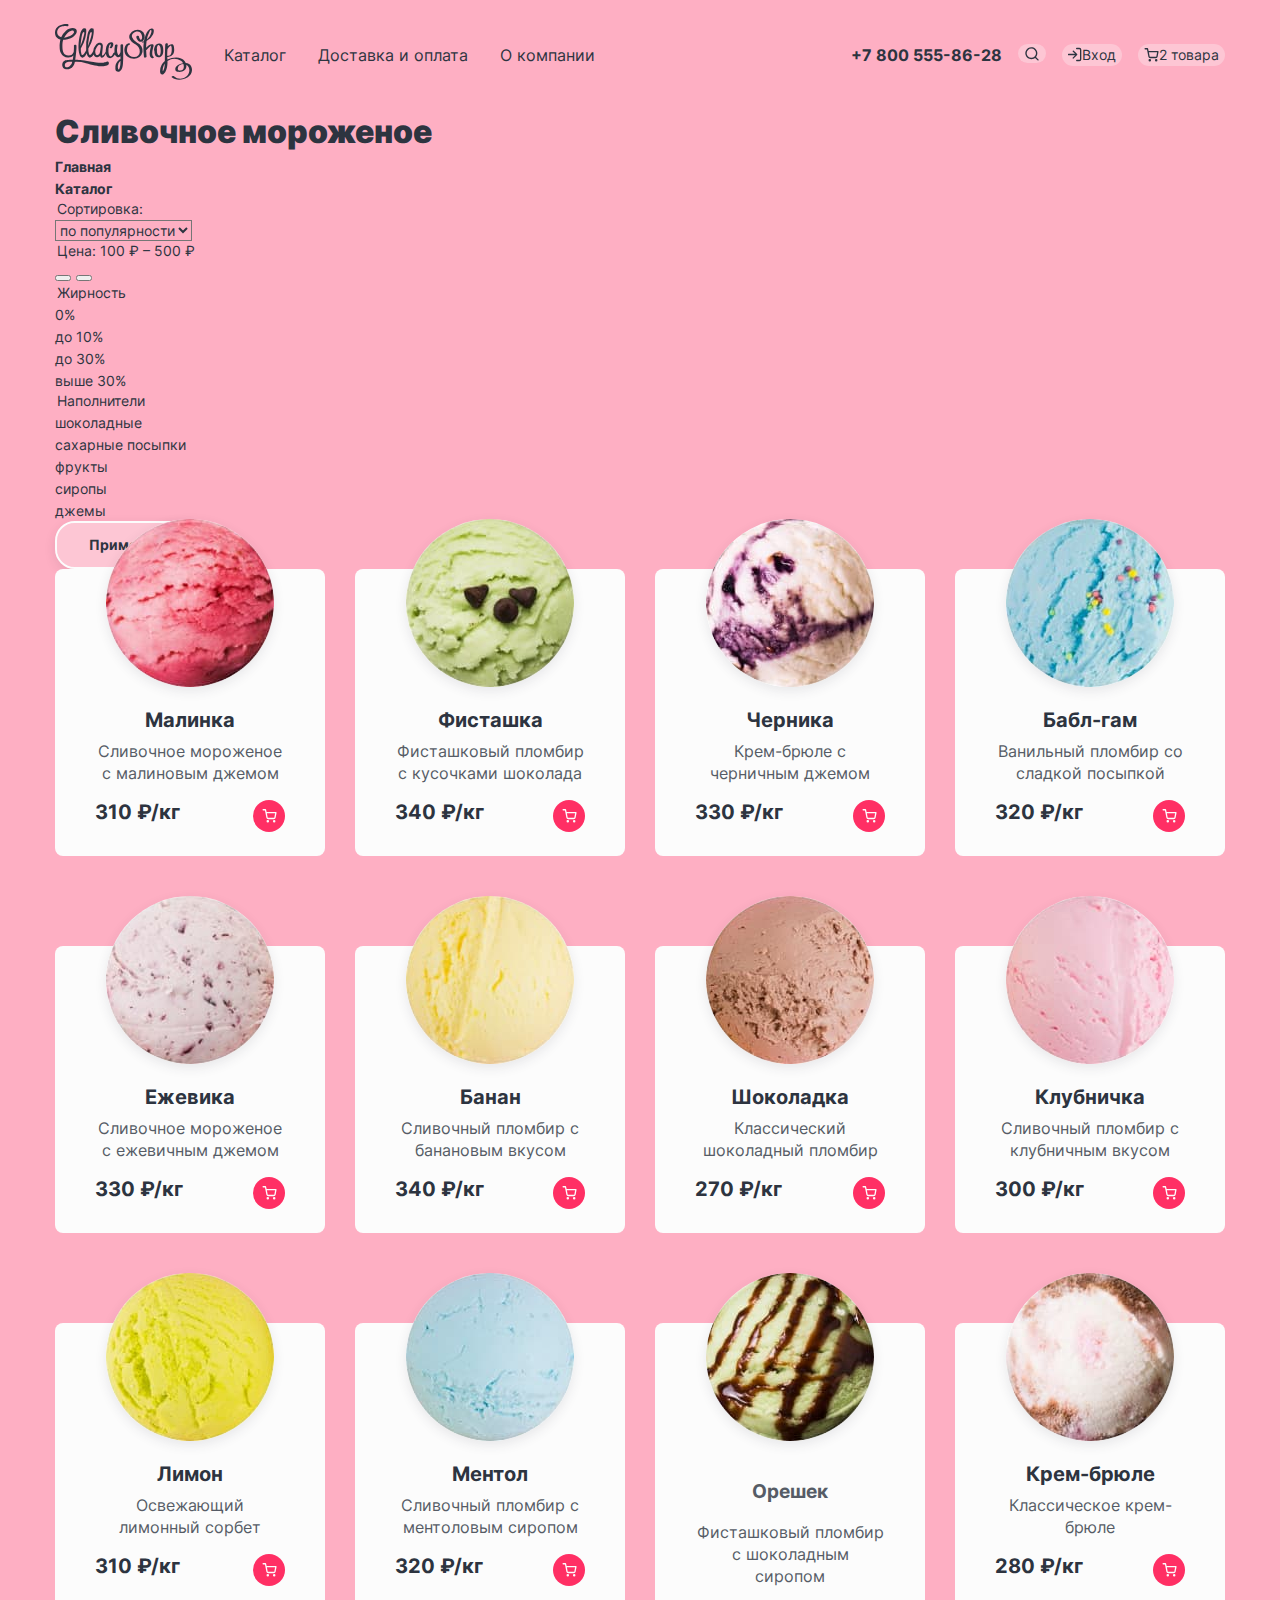
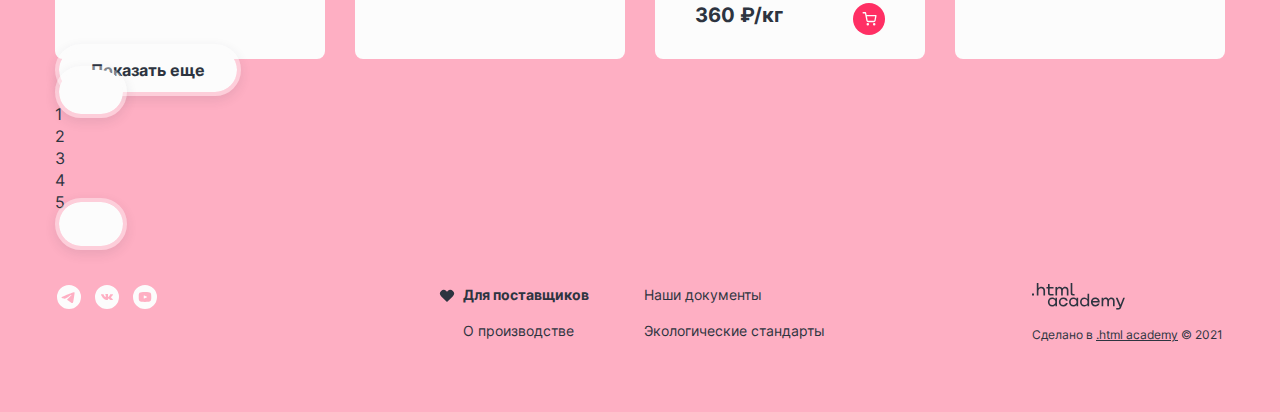
==== commit 3a8b8243: "Merge pull request #2 from elistratovamaria/master" ====
--- a/catalog.html
+++ b/catalog.html
@@ -9,7 +9,7 @@
   </head>
 
   <body class="page-body">
-    <div class="container">
+    <div class="container page-wrapper">
       <header class="main-header">
         <a class="logo" href="index.html">
           <svg class="logo-img" role="img" aria-label="Логотип Glacy" width="137" height="56" viewBox="0 0 137 56"
@@ -143,7 +143,7 @@
           </ul>
         </nav>
       </header>
-      <main class="page-catalog">
+      <main class="page-catalog main-container">
         <h1 class="visually-hidden">Страница каталога</h1>
         <header class="catalog-header">
           <h2 class="catalog-title title">Сливочное мороженое</h2>
--- a/styles/styles.css
+++ b/styles/styles.css
@@ -78,8 +78,6 @@
 }
 
 .page-body {
-  display: flex;
-  flex-direction: column;
   min-width: 1200px;
   height: 100%;
   margin: 0;
@@ -108,9 +106,20 @@
   margin: 0 auto;
 }
 
+.page-wrapper {
+  display: flex;
+  flex-direction: column;
+  min-height: 100%;
+}
+
+.main-container {
+  flex-grow: 1;
+}
+
 /*Button*/
 
 .button {
+  padding: 12px 32px;
   font: inherit;
   font-weight: 700;
   font-size: 16px;
@@ -122,6 +131,7 @@
   border-radius: 26px;
   box-shadow: 0 4px 12px var(--extra-dark-1);
   background-clip: padding-box;
+  cursor: pointer;
 }
 
 .button-pink {
@@ -132,13 +142,34 @@
 
 /*Header*/
 
+.main-header {
+  padding: 24px 0;
+  display: grid;
+  grid-template-columns: 137px 1fr;
+  gap: 16px;
+}
+
+.logo {
+  display: block;
+}
+
+.main-nav {
+  display: flex;
+  flex-wrap: wrap;
+  align-items: center;
+}
+
 .main-menu {
+  display: flex;
+  flex-wrap: wrap;
+  align-items: center;
   margin: 0;
   padding: 0;
   list-style: none;
 }
 
 .main-menu-link {
+  padding: 8px 16px;
   font-size: 16px;
   line-height: 20px;
   color: var(--extra-dark);
@@ -160,6 +191,7 @@
   background-color: var(--extra-light);
   box-shadow: 0 8px 16px var(--extra-dark);
   border-radius: 4px;
+  z-index: 1;
 }
 
 .submenu-link {
@@ -177,6 +209,8 @@
 }
 
 .nav-phone {
+  display: block;
+  margin: 0 16px 0 auto;
   font-size: 16px;
   line-height: 20px;
   font-weight: 700;
@@ -185,12 +219,25 @@
 }
 
 .user-menu {
-  margin: 0;
-  padding: 0;
-  list-style: none;
+  display: flex;
+  flex-wrap: wrap;
+  margin: 0;
+  padding: 0;
+  list-style: none;
+}
+
+.user-menu-item {
+  margin-right: 16px;
+}
+
+.user-menu-item:last-child {
+  margin-right: 0;
 }
 
 .user-menu-button {
+  display: flex;
+  justify-content: center;
+  align-items: center;
   font-family: inherit;
   font-size: 14px;
   line-height: 20px;
@@ -201,16 +248,110 @@
   cursor: pointer;
 }
 
+.user-menu-button-search {
+  min-width: 32px;
+  min-height: 32px;
+}
+
+.user-menu-button-enter {
+  min-width: 88px;
+  min-height: 32px;
+}
+
+.user-menu-button-enter svg {
+  margin-right: 6px;
+}
+
+.user-menu-button-cart {
+  min-width: 115px;
+  min-height: 32px;
+}
+
+.user-menu-button-cart svg {
+  margin-right: 6px;
+}
+
 /*Slider*/
 
+.slider {
+  position: relative;
+  display: flex;
+  flex-direction: column;
+  justify-content: space-between;
+}
+
+.slider-item {
+  display: grid;
+  grid-template-columns: 200px;
+  align-items: center;
+  gap: 0 50px;
+  width: 100px;
+  height: auto;
+}
+
+.slider-item.slider-item-active {
+  grid-template-columns: 500px 306px;
+  height: auto;
+  width: auto;
+}
+
+.slider-item.slider-item-active .slider-inner {
+  display: block;
+  justify-self: start;
+  padding-left: 70px;
+}
+
+.slider-item.slider-item-active .slider-img-wrapper {
+  transform: scale(1) translateX(0);
+  opacity: 1;
+}
+
+.slider-inner {
+  display: none;
+}
+
+.slider-img-wrapper {
+  position: relative;
+  display: grid;
+  place-items: center;
+  min-width: 306px;
+  width: auto;
+  min-height: 507px;
+  transform: scale(0.33);
+  opacity: 0.4;
+}
+
+.slider-img-wrapper::before {
+  position: absolute;
+  top: 50%;
+  left: 50%;
+  width: 312px;
+  height: 312px;
+  background-color: var(--extra-light-pink);
+  border-radius: 50%;
+  transform: translate(-50%, -50%);
+  z-index: -1;
+  content: '';
+}
+
+.slider-img {
+  display: block;
+  width: 100%;
+  height: auto;
+}
+
 .slider-list {
+  display: flex;
+  align-items: center;
+  gap: 0 40px;
+  width: 100%;
   margin: 0;
   padding: 0;
   list-style: none;
 }
 
 .slider-title {
-  margin: 0;
+  margin: 0 0 24px 0;
   font-size: 36px;
   line-height: 46px;
   font-weight: 900;
@@ -218,28 +359,71 @@
 }
 
 .slider-text {
-  margin: 0;
+  margin: 0 0 48px 0;
   font-size: 18px;
   line-height: 24px;
   color: var(--extra-dark);
 }
 
+.slider-buttons {
+  position: absolute;
+  top: 50%;
+  left: 60%;
+  display: flex;
+  justify-content: space-between;
+  min-width: 348px;
+  transform: translate(-50%, -60%);
+}
+
 .slider-button-nav {
+  display: flex;
+  justify-content: center;
+  align-items: center;
+  width: 38px;
+  height: 38px;
   color: var(--extra-light);
   background-color: var(--extra-light-3);
   border: 2px solid var(--extra-light);
   border-radius: 26px;
+  cursor: pointer;
+}
+
+.slider-footer {
+  display: flex;
+  align-items: end;
+  justify-content: space-between;
 }
 
 .slider-pagination {
-  margin: 0;
-  padding: 0;
-  list-style: none;
+  display: flex;
+  flex-wrap: wrap;
+  justify-content: space-between;
+  min-width: 52px;
+  margin: 0;
+  padding: 0;
+  list-style: none;
+}
+
+.slider-pagination-button {
+  width: 12px;
+  height: 12px;
+  background-color: var(--extra-light-3);
+  border: none;
+  border-radius: 50%;
+  cursor: pointer;
+}
+
+.slider-pagination-button-current {
+  background-color: var(--extra-light);
 }
 
 /*Socials*/
 
 .socials-list {
+  display: flex;
+  flex-wrap: wrap;
+  justify-content: space-between;
+  min-width: 104px;
   margin: 0;
   padding: 0;
   list-style: none;
@@ -259,8 +443,15 @@
   color: var(--extra-dark);
 }
 
+.gifts-title {
+  max-width: 450px;
+  margin: 80px auto 55px auto;
+  text-align: center;
+}
+
 .gifts-subtitle {
-  margin: 0;
+  max-width: 328px;
+  margin: 0 0 28px 0;
   font-size: 24px;
   line-height: 30px;
   font-weight: 700;
@@ -268,15 +459,24 @@
 }
 
 .gifts-text {
-  margin: 0;
-  color: var(--extra-dark);
+  max-width: 328px;
+  margin: 0 0 28px 0;
+  color: var(--extra-dark);
+}
+
+.gifts-layout-wrapper {
+  display: grid;
+  grid-template-columns: repeat(2, 1fr);
+  gap: 0 30px;
+  margin-bottom: 81px;
 }
 
 .gifts-wrapper {
   min-height: 268px;
+  padding: 36px 0 36px 36px;
   background-color: var(--neutral-pink);
   background-repeat: no-repeat;
-  background-position: 100% 0;
+  background-position: right bottom;
   border-radius: 16px;
 }
 
@@ -300,10 +500,29 @@
   list-style: none;
 }
 
+.popular-title {
+  max-width: 530px;
+  margin: 0 auto 106px auto;
+  text-align: center;
+}
+
+.popular .catalog-list {
+  margin-bottom: 80px;
+}
+
 /*Catalog*/
 
 .catalog-item {
+  display: flex;
+  flex-direction: column;
+  align-items: center;
+  padding: 0 40px 24px 40px;
   background-color: var(--extra-light);
+  border-radius: 8px;
+}
+
+.catalog-img-wrapper {
+  margin: -50px 0 16px 0;
 }
 
 .catalog-item-img {
@@ -312,15 +531,17 @@
 }
 
 .catalog-item-title {
-  margin: 0;
+  margin: 0 0 8px 0;
   font-size: 20px;
   line-height: 24px;
   font-weight: 700;
+  text-align: center;
   color: var(--extra-dark);
 }
 
 .catalog-item-text {
-  margin: 0;
+  margin: 0 0 16px 0;
+  text-align: center;
 }
 
 .catalog-item-price {
@@ -332,35 +553,114 @@
 }
 
 .catalog-item-button {
+  display: flex;
+  justify-content: center;
+  align-items: center;
+  width: 32px;
+  height: 32px;
   color: var(--extra-light);
   background-color: var(--extra-bright-pink);
   border: none;
   border-radius: 26px;
+  cursor: pointer;
+}
+
+.catalog-price-wrapper {
+  display: flex;
+  justify-content: space-between;
+  min-width: 190px;
 }
 
 /*About*/
 
 .about {
+  margin-bottom: 80px;
   padding: 24px;
   border-radius: 16px;
   background-image: url("../images/background-about.jpg");
 }
 
 .about-wrapper {
+  padding: 56px 40px;
   border-radius: 16px;
   background-color: var(--white);
 }
 
+.about-title {
+  margin: 0 0 56px 0;
+  text-align: center;
+}
+
 .about-list {
-  margin: 0;
-  padding: 0;
-  list-style: none;
+  display: grid;
+  grid-template-columns: repeat(2, 1fr);
+  gap: 40px 30px;
+  margin: 0;
+  padding: 0;
+  list-style: none;
+}
+
+.about-text {
+  margin: 0;
+}
+
+.about-item {
+  position: relative;
+  padding-left: 56px;
+}
+
+.about-item::before {
+  position: absolute;
+  top: 0;
+  left: 0;
+  width: 48px;
+  height: 48px;
+  background-color: transparent;
+  border: 2px solid var(--extra-dark);
+  border-radius: 50%;
+  content: "";
+}
+
+.about-item::after {
+  position: absolute;
+  top: 50%;
+  left: 7px;
+  width: 48px;
+  height: 48px;
+  background-repeat: no-repeat;
+  transform: translateY(-50%);
+  content: "";
+}
+
+.about-item-1::after {
+  background-image: url("../images/ice-cream.svg");
+}
+
+.about-item-2::after {
+  background-image: url("../images/cow.svg");
+}
+
+.about-item-3::after {
+  background-image: url("../images/leaf.svg");
+}
+
+.about-item-4::after {
+  background-image: url("../images/thermometer.svg");
 }
 
 /*News*/
 
+.news-mailing-wrapper {
+  display: grid;
+  grid-template-columns: repeat(2, 1fr);
+  gap: 30px;
+  margin-bottom: 80px;
+}
+
 .news {
+  display: flex;
   min-height: 224px;
+  padding: 32px 0 0 32px;
   background-image: url("../images/background-blog.png");
   background-size: cover;
   background-repeat: no-repeat;
@@ -369,18 +669,22 @@
 }
 
 .news-link {
+  display: block;
+  width: 100%;
+  height: auto;
   text-decoration: none;
   color: var(--dark);
 }
 
 .news-title {
-  margin: 0;
+  margin: 0 0 12px 0;
   font-size: 16px;
   line-height: 20px;
 }
 
 .news-text {
   margin: 0;
+  max-width: 305px;
   font-size: 24px;
   line-height: 30px;
   font-weight: 700;
@@ -389,16 +693,31 @@
 
 /*Mailing*/
 
+.mailing {
+  padding: 6px;
+  background-image: repeating-linear-gradient(-45deg, var(--extra-bright-pink),  var(--extra-bright-pink) 8px, var(--light) 8px, var(--light) 24px,  var(--blue) 24px, var(--blue) 32px, var(--light) 32px, var(--light) 48px);
+  border-radius: 16px;
+}
+
 .mailing-inner {
+  padding: 26px;
   background-color: var(--white);
   border-radius: 16px;
 }
 
 .mailing-text {
-  margin: 0;
+  margin: 0 0 42px 0;
+}
+
+.mailing-form {
+  display: flex;
+  justify-content: space-between;
+  min-width: 506px;
 }
 
 .mailing-form-input {
+  min-width: 332px;
+  padding: 14px 16px;
   font-family: inherit;
   font-size: 16px;
   line-height: 20px;
@@ -410,29 +729,64 @@
 /*Delivery*/
 
 .delivery {
-  min-height: 534px;
-  background-image: url("../images/background-mailing.png");/*Перевернуть*/
+  display: flex;
+  margin-bottom: 80px;
+  padding: 64px 64px 64px 100px;
+  background-image: url("../images/background-mailing.png");
   background-size: cover;
+  background-repeat: no-repeat;
+  background-position: 50% 50%;
   border-radius: 16px;
 }
 
+.delivery-text-wrapper {
+  display: flex;
+  flex-direction: column;
+  justify-content: center;
+  max-width: 375px;
+  margin-right: 135px;
+}
+
+.delivery-title {
+  margin-bottom: 24px;
+}
+
 .delivery-text {
-  margin: 0;
+  margin: 0 0 32px 0;
 }
 
 .delivery-form-wrapper {
+  padding: 40px;
   background-color: var(--extra-light);
   box-shadow: 0 15px 40px var(--extra-dark-12);
   border-radius: 8px;
 }
 
+.delivery-form {
+  display: grid;
+  grid-template-columns: 117px 287px;
+  gap: 20px 16px;
+}
+
+.delivery-form-field-group:last-of-type {
+  grid-column: 1/-1;
+  grid-row: 2/3;
+}
+
 .delivery-form-text {
   line-height: 20px;
   font-weight: 700;
   color: var(--extra-dark);
 }
 
+.delivery-form-label {
+  display: inline-block;
+  margin-bottom: 8px;
+}
+
 .delivery-form-input {
+  width: 100%;
+  padding: 14px 16px;
   font-family: inherit;
   font-size: 16px;
   line-height: 20px;
@@ -441,23 +795,37 @@
   border-radius: 4px;
 }
 
+.delivery-form-input[name="date"] {
+  max-width: 117px;
+}
+
+.delivery-button {
+  grid-column: 1/-1;
+  grid-row: 3/4;
+  justify-self: center;
+  margin-top: 12px;
+}
+
 /*Contacts*/
 
 .contacts {
   min-height: 492px;
+  padding: 64px;
   background-image: url("../images/background-contacts.jpg");
   background-size: cover;
   border-radius: 16px;
 }
 
 .contacts-wrapper {
+  max-width: 343px;
+  padding: 40px;
   background-color: var(--extra-light);
   box-shadow: 0 8px 16px var(--extra-dark-12);
   border-radius: 8px;
 }
 
 .contacts-title {
-  margin: 0;
+  margin: 0 0 12px 0;
 }
 
 .contacts-text {
@@ -469,21 +837,57 @@
 }
 
 .contacts-phone-mark {
-  margin: 0;
+  margin: 0 0 32px 0;
   font-size: 14px;
   line-height: 20px;
 }
 
 .contacts-address {
+  margin-bottom: 24px;
   font-style: normal;
 }
 
 /*Footer*/
 
+.main-footer {
+  display: grid;
+  grid-template-columns: 200px 1fr 193px;
+  width: 100%;
+  padding: 48px 0 57px 0;
+}
+
+.footer-socials {
+  max-width: 104px;
+}
+
+.footer-menu {
+  display: flex;
+  justify-content: center;
+}
+
 .footer-menu-list {
-  margin: 0;
-  padding: 0;
-  list-style: none;
+  display: grid;
+  grid-template-columns: repeat(2, 1fr);
+  max-width: 365px;
+  margin: 0;
+  padding: 0;
+  list-style: none;
+}
+
+.footer-menu-item {
+  position: relative;
+  margin-bottom: 8px;
+}
+
+.footer-menu-item:first-child::before {
+  position: absolute;
+  top: 5px;
+  left: -24px;
+  width: 16px;
+  height: 16px;
+  background-image: url("../images/heart.svg");
+  background-repeat: no-repeat;
+  content: "";
 }
 
 .footer-menu-link {
@@ -569,6 +973,9 @@
 }
 
 .catalog-list {
+  display: grid;
+  grid-template-columns: repeat(4, 1fr);
+  gap: 90px 30px;
   margin: 0;
   padding: 0;
   list-style: none;
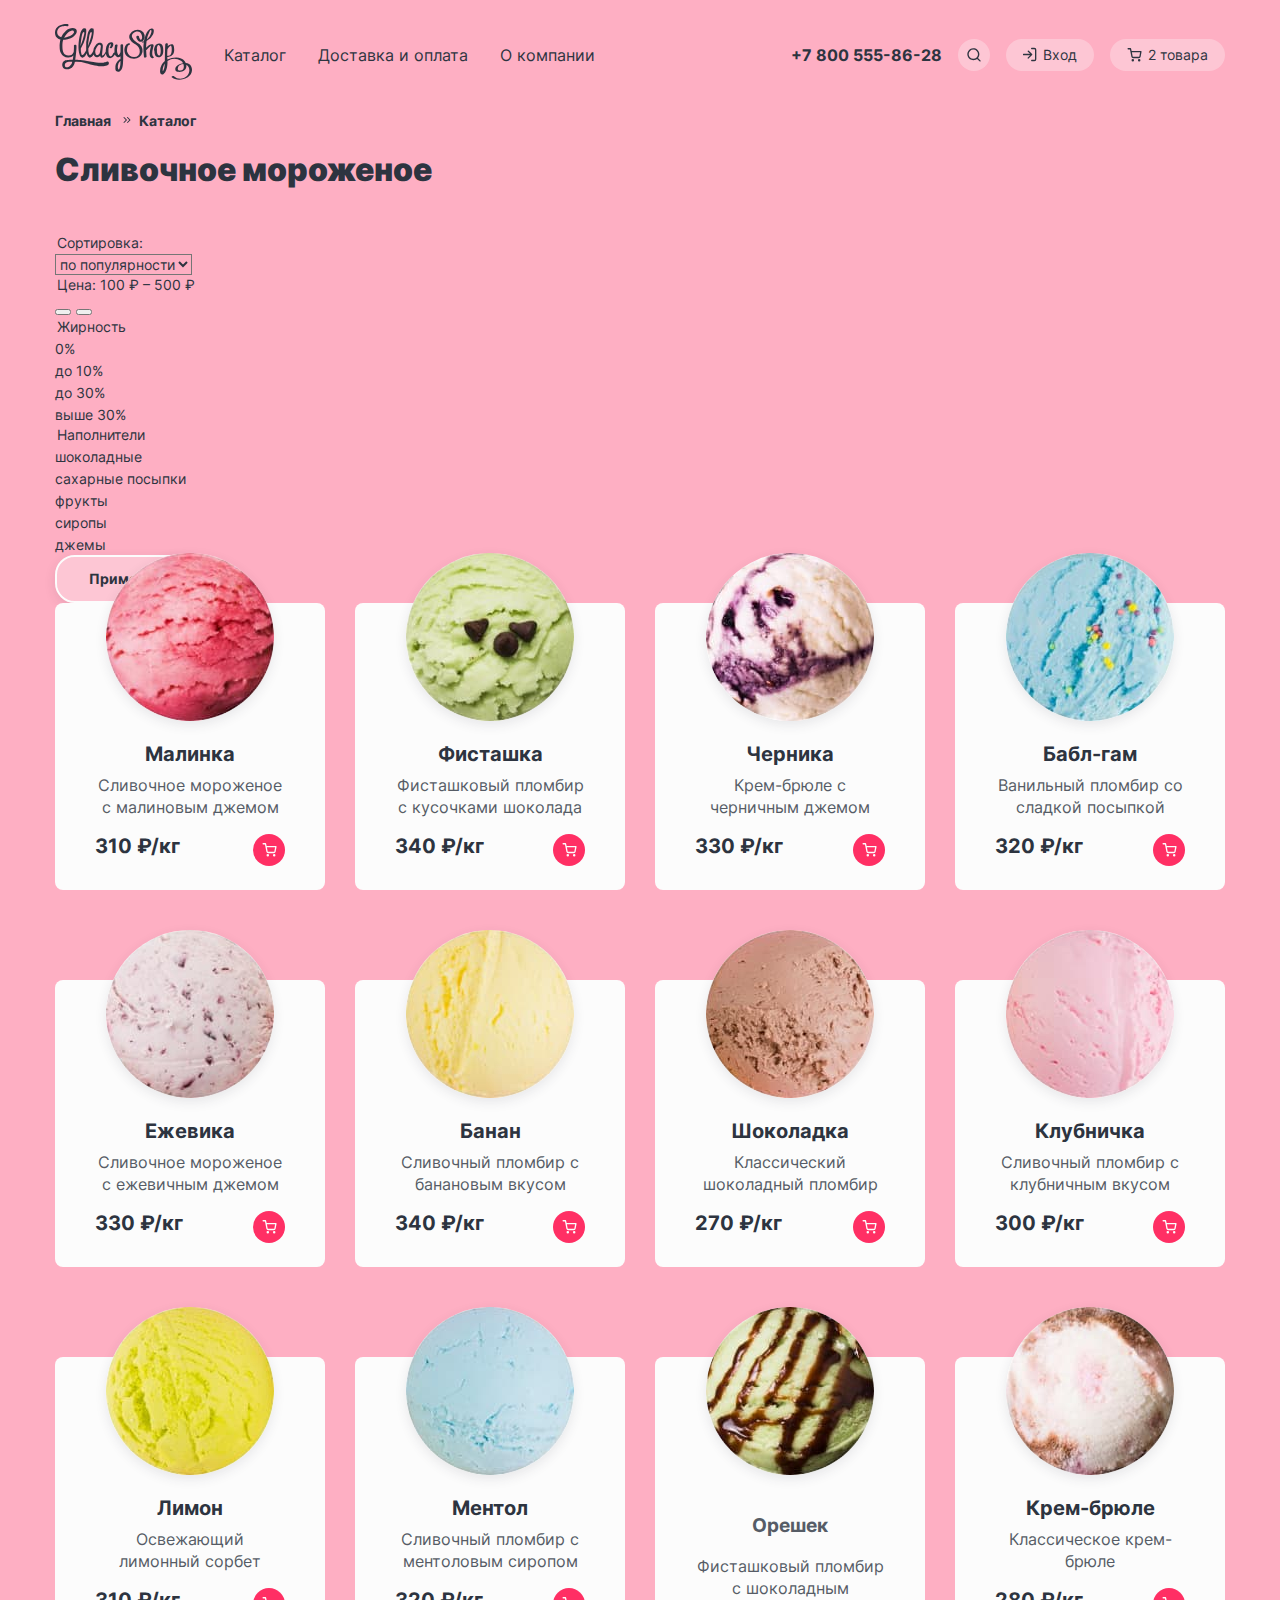
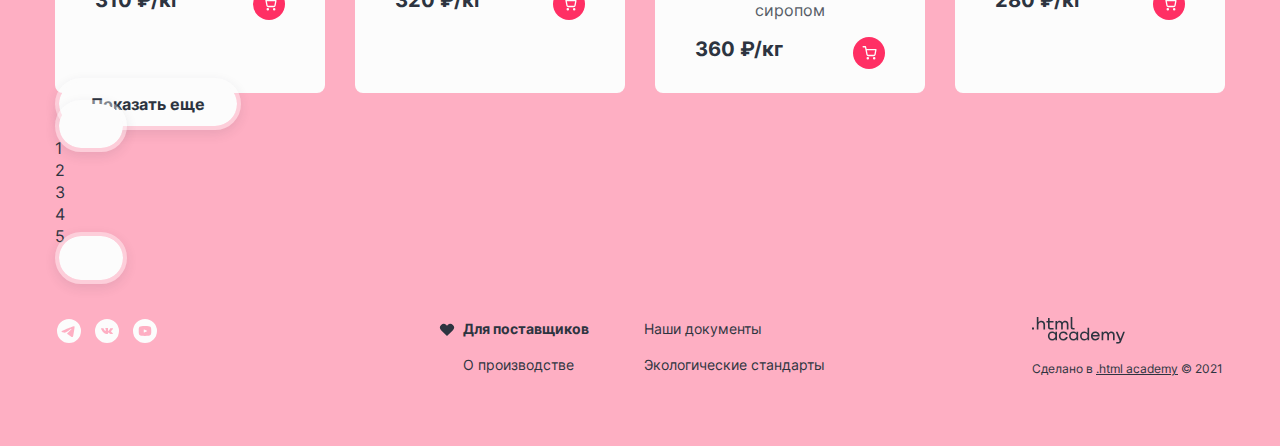
==== commit 12d555f7: "Добавляет сетку хедера в каталоге (хлебные крошки)" ====
--- a/catalog.html
+++ b/catalog.html
@@ -43,7 +43,7 @@
           <a class="nav-phone" href="tel:+78005558628">+7 800 555-86-28</a>
           <ul class="user-menu">
             <li class="user-menu-item">
-              <button class="user-menu-button" type="button">
+              <button class="user-menu-button user-menu-button-search" type="button">
                 <svg aria-hidden="true" focusable="false" width="16" height="17" viewBox="0 0 16 17" fill="none"
                   xmlns="http://www.w3.org/2000/svg">
                   <path fill-rule="evenodd" clip-rule="evenodd"
@@ -60,7 +60,7 @@
               </div>
             </li>
             <li class="user-menu-item">
-              <button class="user-menu-button" type="button">
+              <button class="user-menu-button user-menu-button-enter" type="button">
                 <svg aria-hidden="true" focusable="false" width="14" height="15" viewBox="0 0 14 15" fill="none"
                   xmlns="http://www.w3.org/2000/svg">
                   <path fill-rule="evenodd" clip-rule="evenodd"
@@ -90,7 +90,7 @@
               </div>
             </li>
             <li class="user-menu-item">
-              <button class="user-menu-button" type="button">
+              <button class="user-menu-button user-menu-button-cart" type="button">
                 <svg aria-hidden="true" focusable="false" width="15" height="14" viewBox="0 0 15 14" fill="none"
                   xmlns="http://www.w3.org/2000/svg">
                   <path fill-rule="evenodd" clip-rule="evenodd"
--- a/styles/styles.css
+++ b/styles/styles.css
@@ -913,11 +913,41 @@
 
 /*Breadcrumbs*/
 
+.catalog-header {
+  display: flex;
+  flex-direction: column;
+}
+
+.catalog-title {
+  margin: 0 0 40px 0;
+}
+
 .breadcrumbs-list {
-  margin: 0;
-  padding: 0;
-  list-style: none;
-}
+  display: flex;
+  flex-wrap: wrap;
+  margin: 0 0 16px 0;
+  padding: 0;
+  list-style: none;
+  order: -1;
+}
+
+.breadcrumbs-item:not(:last-child) {
+  position: relative;
+  margin-right: 28px;
+}
+
+.breadcrumbs-item:not(:last-child)::after {
+  position: absolute;
+  right: -24px;
+  top: 8px;
+  width: 12px;
+  height: 12px;
+  background-image: url("../images/breadcrumbs-icon.svg");
+  background-repeat: no-repeat;
+  content: "";
+}
+
+
 
 .breadcrumbs-link {
   font-size: 14px;
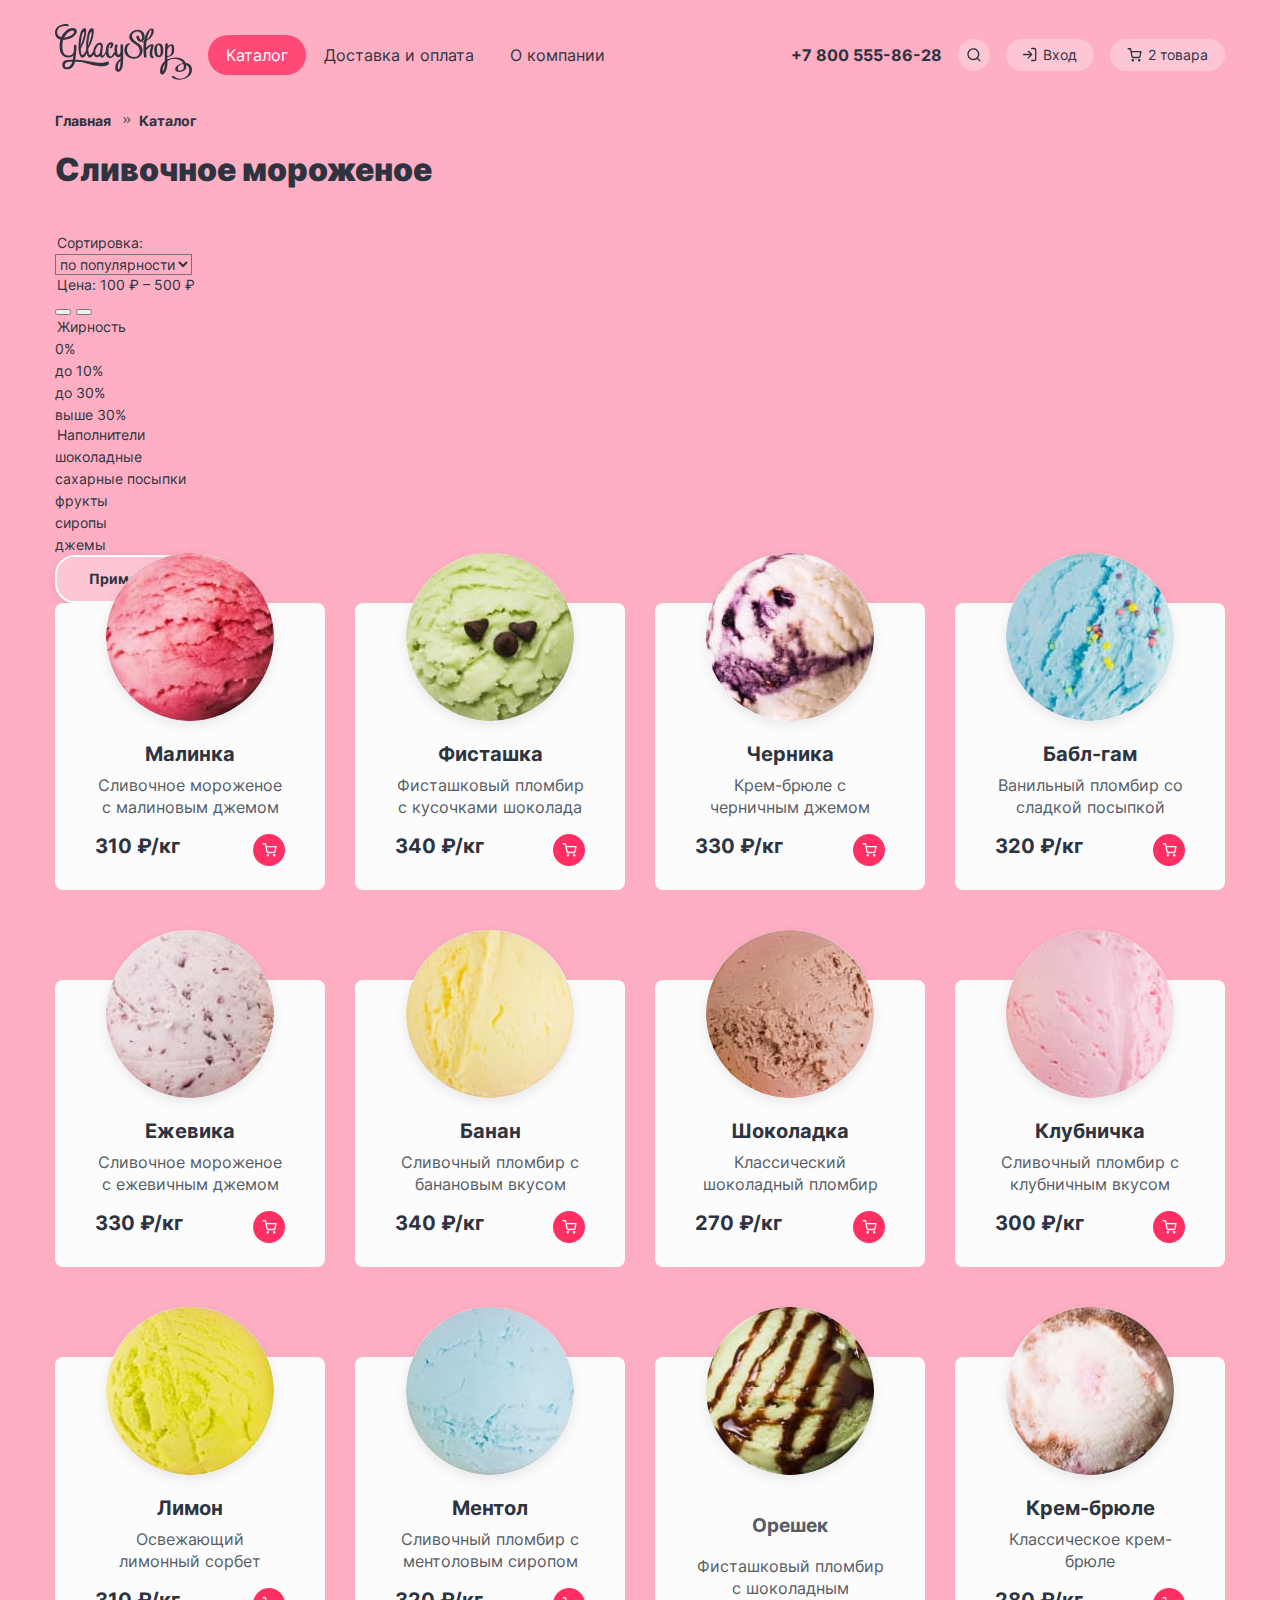
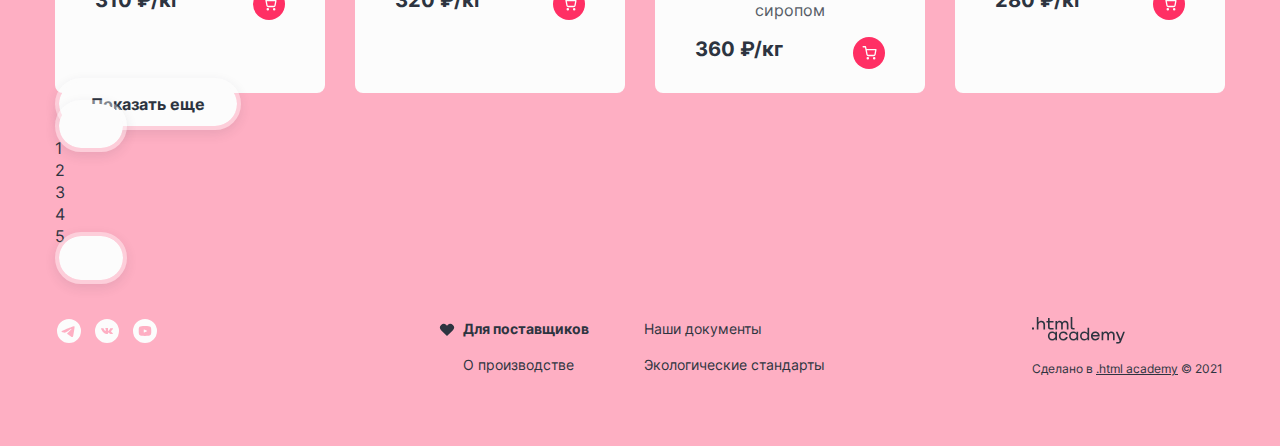
==== commit b7c80b94: "Добавляет состояния элементов хедера и сетки и состояния элементов поповеров" ====
--- a/catalog.html
+++ b/catalog.html
@@ -30,8 +30,27 @@
         </a>
         <nav class="main-nav">
           <ul class="main-menu">
+            <!--Для того, чтобы ссылка стала ярко-розового цвета, нужно добавить класс main-menu-link-current-->
             <li class="main-menu-item">
-              <a class="main-menu-link main-menu-link-catalog main-menu-link-active" href="#">Каталог</a>
+              <a class="main-menu-link main-menu-link-catalog main-menu-link-current" href="#">Каталог</a>
+              <ul class="submenu-list">
+                <li class="submenu-item">
+                  <a class="submenu-link" href="#">Новинки</a>
+                </li>
+                <li class="submenu-item">
+                  <!--Для того, чтобы ссылка подменю стала ярко-розового цвета, нужно добавить ссылке класс submenu-link-current-->
+                  <a class="submenu-link" href="#">Сливочное</a>
+                </li>
+                <li class="submenu-item">
+                  <a class="submenu-link" href="#">Щербеты</a>
+                </li>
+                <li class="submenu-item">
+                  <a class="submenu-link" href="#">Фруктовый лед</a>
+                </li>
+                <li class="submenu-item">
+                  <a class="submenu-link" href="#">Мелорин</a>
+                </li>
+              </ul>
             </li>
             <li class="main-menu-item">
               <a class="main-menu-link" href="#">Доставка и оплата</a>
@@ -43,6 +62,7 @@
           <a class="nav-phone" href="tel:+78005558628">+7 800 555-86-28</a>
           <ul class="user-menu">
             <li class="user-menu-item">
+              <!--Для того, чтобы кнопка стала ярко-розового цвета, нужно добавить класс user-menu-button-current-->
               <button class="user-menu-button user-menu-button-search" type="button">
                 <svg aria-hidden="true" focusable="false" width="16" height="17" viewBox="0 0 16 17" fill="none"
                   xmlns="http://www.w3.org/2000/svg">
@@ -52,14 +72,15 @@
                 </svg>
                 <span class="visually-hidden">Поиск</span>
               </button>
-              <!--Для открытия поповера добавить класс popover-open-->
               <div class="popover popover-search">
                 <label class="visually-hidden" for="search">Поле поиска</label>
-                <input class="popover-search-input" type="text" name="search" id="search" placeholder="Поиск по сайту">
-                <input class="visually-hidden" type="reset" value="reset">
+                <!--Для отображения стилизации при ошибке нужно добавить инпуту класс error-->
+                <input class="popover-search-input input" type="text" name="search" id="search" placeholder="Поиск по сайту">
+                <span class="cross-search"></span>
               </div>
             </li>
             <li class="user-menu-item">
+              <!--Для того, чтобы кнопка стала ярко-розового цвета, нужно добавить класс user-menu-button-current-->
               <button class="user-menu-button user-menu-button-enter" type="button">
                 <svg aria-hidden="true" focusable="false" width="14" height="15" viewBox="0 0 14 15" fill="none"
                   xmlns="http://www.w3.org/2000/svg">
@@ -69,15 +90,16 @@
                 </svg>
                 <span class="user-menu-text">Вход</span>
               </button>
-              <!--Для открытия поповера добавить класс popover-enter-open-->
               <div class="popover popover-enter">
                 <h2 class="popover-enter-title">Личный кабинет</h2>
                 <form class="popover-enter-form" method="post" action="https://echo.htmlacademy.ru/">
                   <label class="visually-hidden" for="email-enter">Введите e-mail</label>
-                  <input class="popover-enter-input" type="email" name="email-enter" id="email-enter"
+                  <!--Для отображения стилизации при ошибке нужно добавить инпуту класс error-->
+                  <input class="popover-enter-input input" type="email" name="email-enter" id="email-enter"
                     placeholder="email@example.com" required>
                   <label class="visually-hidden" for="password">Введите пароль</label>
-                  <input class="popover-enter-input" type="password" name="password" id="password" value="111111"
+                  <!--Для отображения стилизации при ошибке нужно добавить инпуту класс error-->
+                  <input class="popover-enter-input input" type="password" name="password" id="password" value="111111"
                     required>
                   <div class="popover-enter-button-wrapper">
                     <button class="button button-pink button-popover-enter" type="submit">Войти</button>
@@ -90,6 +112,7 @@
               </div>
             </li>
             <li class="user-menu-item">
+              <!--Для того, чтобы кнопка стала ярко-розового цвета, нужно добавить класс user-menu-button-current-->
               <button class="user-menu-button user-menu-button-cart" type="button">
                 <svg aria-hidden="true" focusable="false" width="15" height="14" viewBox="0 0 15 14" fill="none"
                   xmlns="http://www.w3.org/2000/svg">
@@ -99,7 +122,7 @@
                 </svg>
                 <span class="user-menu-text">2 товара</span>
               </button>
-              <!--Для открытия поповера добавить класс popover-cart-open-->
+              <!--Для открытия поповера нужно раскомментировать div.popover-cart и закомментировать div.popover-cart-empty-->
               <div class="popover popover-cart">
                 <h2 class="popover-cart-title">Корзина</h2>
                 <ul class="cart-list">
@@ -135,10 +158,10 @@
                   <p class="cart-total">Итого: 790 ₽</p>
                 </div>
               </div>
-              <!--Для открытия поповера добавить класс popover-open-->
-              <div class="popover popover-cart-empty">
+              <!--Для открытия поповера нужно раскомментировать div.popover-cart-empty и закомментировать div.popover-cart-->
+              <!--<div class="popover popover-cart popover-cart-empty">
                 <p class="popover-cart-empty-text">Ваша корзина пока пуста</p>
-              </div>
+              </div>-->
             </li>
           </ul>
         </nav>
--- a/styles/styles.css
+++ b/styles/styles.css
@@ -12,6 +12,7 @@
   --extra-light: #fcfcfc;
   --extra-light-3: rgba(252, 252, 252, 0.3);
   --extra-light-4: rgba(252, 252, 252, 0.4);
+  --extra-light-5: rgba(252, 252, 252, 0.5);
   --white: #ffffff;
   --extra-bright-pink: #ff2f64;
   --extra-bright-pink-3: rgba(255, 47, 100, 0.3);
@@ -140,6 +141,52 @@
   border: 4px solid var(--extra-bright-pink-3);
 }
 
+/*Input*/
+
+.input:not(:placeholder-shown) {
+  color: var(--extra-dark);
+}
+
+.input:hover {
+  border: 1px solid var(--extra-dark);
+}
+
+.input:hover::placeholder {
+  color: var(--extra-dark);
+}
+
+.input:focus {
+  border: 1px solid var(--extra-dark);
+  box-shadow: inset 0 0 0 1px var(--extra-dark);
+  outline: none;
+}
+
+.input:focus::placeholder {
+  color: var(--extra-dark);
+}
+
+.input:disabled {
+  background-color: var(--light);
+}
+
+.input:disabled:hover::placeholder {
+  color: var(--extra-dark);
+}
+
+.input:disabled:hover {
+  border: 1px solid var(--neutral);
+}
+
+.input.error {
+  border: 1px solid var(--red);
+}
+
+.input:hover.error {
+  border: 1px solid var(--red);
+  box-shadow: inset 0 0 0 1px var(--red);
+}
+
+
 /*Header*/
 
 .main-header {
@@ -153,6 +200,14 @@
   display: block;
 }
 
+.logo:hover {
+  opacity: 0.7;
+}
+
+.logo:active {
+  opacity: 0.5;
+}
+
 .main-nav {
   display: flex;
   flex-wrap: wrap;
@@ -168,39 +223,107 @@
   list-style: none;
 }
 
+.main-menu-item {
+  position: relative;
+}
+
 .main-menu-link {
+  display: block;
   padding: 8px 16px;
   font-size: 16px;
   line-height: 20px;
   color: var(--extra-dark);
   text-decoration: none;
-}
-
-.main-menu-link-catalog:hover + .submenu-list {
+  background-color: transparent;
+  border: 2px solid transparent;
+  border-radius: 30px;
+}
+
+.main-menu-link:hover {
+  background-color: var(--extra-light-5);
+}
+
+.main-menu-link:focus {
+  background-color: var(--extra-light-5);
+  border: 2px solid var(--extra-dark);
+  outline: none;
+}
+
+.main-menu-link:active {
+  background-color: var(--extra-light);
+  border: 2px solid transparent;
+}
+
+.main-menu-link-current {
+  color: var(--extra-light);
+  background-color: var(--bright-pink);
+}
+
+.main-menu-link-current:hover {
+  color: var(--extra-dark);
+}
+
+.main-menu-link-current:focus {
+  color: var(--extra-dark);
+}
+
+.main-menu-link-catalog:hover + .submenu-list,
+.main-menu-link-catalog:focus + .submenu-list,
+.submenu-list:hover {
   display: block;
 }
 
 .submenu-list {
   position: absolute;
   display: none;
-  top: 78px;
-  left: 252px;
-  margin: 0;
-  padding: 12px 16px;
+  top: calc(100% + 8px);
+  left: 0 ;
+  min-width: 135px;
+  margin: 0;
+  padding: 8px 0;
   list-style: none;
   background-color: var(--extra-light);
-  box-shadow: 0 8px 16px var(--extra-dark);
+  box-shadow: 0 8px 16px var(--extra-dark-12);
   border-radius: 4px;
   z-index: 1;
 }
 
+.submenu-list::before {
+  position: absolute;
+  top: -8px;
+  left: 0;
+  height: 30px;
+  width: 100%;
+  background-color: transparent;
+  content: "";
+  cursor: pointer;
+}
+
 .submenu-link {
   display: block;
-  padding: 8px 0;
+  padding: 8px 5px 8px 16px;
   font-size: 14px;
   line-height: 20px;
   color: var(--extra-dark);
   text-decoration: none;
+}
+
+.submenu-link:hover {
+  background-color: var(--extra-light-pink  );
+}
+
+.submenu-link:active,
+.submenu-link:focus {
+  background-color: var(--neutral-pink);
+}
+
+.submenu-link:focus {
+  outline: none;
+}
+
+.submenu-link-current {
+  background-color: var(--bright-pink);
+  color: var(--extra-light);
 }
 
 .submenu-item:first-child .submenu-link {
@@ -218,6 +341,14 @@
   text-decoration: none;
 }
 
+.nav-phone:hover {
+  opacity: 0.7;
+}
+
+.nav-phone:active {
+  opacity: 0.5;
+}
+
 .user-menu {
   display: flex;
   flex-wrap: wrap;
@@ -227,6 +358,7 @@
 }
 
 .user-menu-item {
+  position: relative;
   margin-right: 16px;
 }
 
@@ -235,6 +367,7 @@
 }
 
 .user-menu-button {
+  position: relative;
   display: flex;
   justify-content: center;
   align-items: center;
@@ -243,9 +376,29 @@
   line-height: 20px;
   color: var(--extra-dark);
   background-color: var(--extra-light-3);
-  border: none;
+  border: 2px solid transparent;
   border-radius: 27px;
   cursor: pointer;
+}
+
+.user-menu-button:hover {
+  background-color: var(--extra-light-5);
+}
+
+.user-menu-button:focus {
+  background-color: var(--extra-light-5);
+  border: 2px solid var(--extra-dark);
+  outline: none;
+}
+
+.user-menu-button:active {
+  background-color: var(--extra-light);
+  border: 2px solid transparent;
+}
+
+.user-menu-button-current {
+  color: var(--extra-light);
+  background-color: var(--bright-pink);
 }
 
 .user-menu-button-search {
@@ -1082,11 +1235,23 @@
   background-color: var(--extra-light);
   border-radius: 4px;
   box-shadow: 0 15px 40px var(--extra-dark-12);
+  z-index: 1;
+}
+
+.popover::before {
+  position: absolute;
+  top: -8px;
+  left: 0;
+  height: 30px;
+  width: 100%;
+  background-color: transparent;
+  content: "";
+  cursor: pointer;
 }
 
 .popover-cart {
-  top: 76px;
-  right: 98px;
+  top: calc(100% + 8px);
+  right: 0;
   flex-direction: column;
   width: 441px;
   padding: 48px;
@@ -1094,29 +1259,47 @@
   z-index: 1;
 }
 
-.popover-cart-open {
+.user-menu-button-cart:hover + .popover-cart,
+.user-menu-button-cart:focus + .popover-cart,
+.popover-cart:hover {
   display: flex;
 }
 
 .popover-cart-title {
-  margin: 0;
+  margin: 0 0 32px 0;
   font-weight: 700;
   font-size: 24px;
   line-height: 30px;
 }
 
 .cart-list {
-  margin: 0;
-  padding: 0;
+  margin: 0 0 32px 0;
+  padding: 0 0 32px 0;
+  border-bottom: 1px solid var(--neutral);
   list-style: none;
 }
 
+.cart-item {
+  display: flex;
+  justify-content: space-between;
+  align-items: center;
+}
+
 .cart-link {
+  display: flex;
+  align-items: center;
+  min-width: 282px;
   color: var(--extra-dark);
   text-decoration: none;
 }
 
+.cart-item-img {
+  display: block;
+  margin-right: 16px;
+}
+
 .cart-item-details dt {
+  margin-bottom: 4px;
   font-weight: 700;
   font-size: 18px;
   line-height: 22px;
@@ -1130,7 +1313,8 @@
 }
 
 .cart-item-price {
-  margin: 0;
+  max-width: 100px;
+  margin: 0 0 0 auto;
   font-weight: 700;
   font-size: 18px;
   line-height: 22px;
@@ -1143,6 +1327,22 @@
   line-height: 22px;
 }
 
+.delete-cart-item-button {
+  width: 10px;
+  height: 10px;
+  background-image: url("../images/cross-search.svg");
+  background-repeat: no-repeat;
+  background-color: transparent;
+  border: none;
+  cursor: pointer;
+}
+
+.cart-open-button-wrapper {
+  display: flex;
+  justify-content: space-between;
+  align-items: center;
+}
+
 /*Popover-cart-empty*/
 
 .popover-open {
@@ -1150,8 +1350,8 @@
 }
 
 .popover-cart-empty {
-  top: 76px;
-  right: 98px;
+  top: calc(100% + 8px);
+  right: 0;
   width: 288px;
   min-height: 156px;
   padding: 48px 28px;
@@ -1173,22 +1373,29 @@
 }
 
 .popover-enter {
-  top: 76px;
-  right: 229px;
+  top: calc(100% + 8px);
+  right: 0;
   flex-direction: column;
   width: 420px;
   min-height: 350px;
   padding: 48px 48px 52px 48px;
 }
 
+.user-menu-button-enter:hover + .popover-enter,
+.user-menu-button-enter:focus + .popover-enter,
+.popover-enter:hover {
+  display: flex;
+}
+
 .popover-enter-title {
-  margin: 0;
+  margin: 0 0 32px;
   font-weight: 700;
   font-size: 24px;
   line-height: 30px;
 }
 
 .popover-enter-input {
+  padding: 14px 16px;
   font-family: inherit;
   font-size: 16px;
   line-height: 20px;
@@ -1198,27 +1405,54 @@
   border-radius: 4px;
 }
 
-.popover-enter-input::placeholder {
-  color: var(--extra-dark);
+.popover-enter-input:not(:last-of-type){
+  margin-bottom: 16px;
+}
+
+.popover-enter-input:last-of-type {
+  margin-bottom: 32px;
+}
+
+.popover-enter-button-wrapper {
+  display: flex;
+}
+
+.button-popover-enter {
+  margin-right: 23px;
 }
 
 .popover-enter-link {
+  padding: 3px 0;
   font-size: 14px;
   line-height: 20px;
   color: var(--extra-dark);
+  text-decoration: none;
+  border-bottom: 1px solid var(--extra-dark);
+}
+
+.popover-enter-link:not(:last-of-type) {
+  margin-bottom: 4px;
 }
 
 /*Popover-search*/
 
 .popover-search {
-  top: 76px;
-  right: 349px;
-  width: 356px;
+  top: calc(100% + 8px);
+  right: 0;
+  max-width: 356px;
   min-height: 96px;
   padding: 24px 16px;
 }
 
+.user-menu-button-search:hover + .popover-search,
+.user-menu-button-search:focus + .popover-search,
+.popover-search:hover {
+  display: block;
+}
+
 .popover-search-input {
+  min-width: 324px;
+  padding: 14px 16px;
   font-family: inherit;
   font-size: 16px;
   line-height: 20px;
@@ -1226,6 +1460,18 @@
   background-color: var(--white);
   border: 1px solid var(--neutral);
   border-radius: 4px;
+}
+
+.popover-search-input:not(:placeholder-shown) + .cross-search {
+  position: absolute;
+  top: 50%;
+  right: 32px;
+  display: block;
+  width: 10px;
+  height: 10px;
+  background-image: url("../images/cross-search.svg");
+  transform: translateY(-50%);
+  opacity: 0.4;
 }
 
 /*Tooltip*/
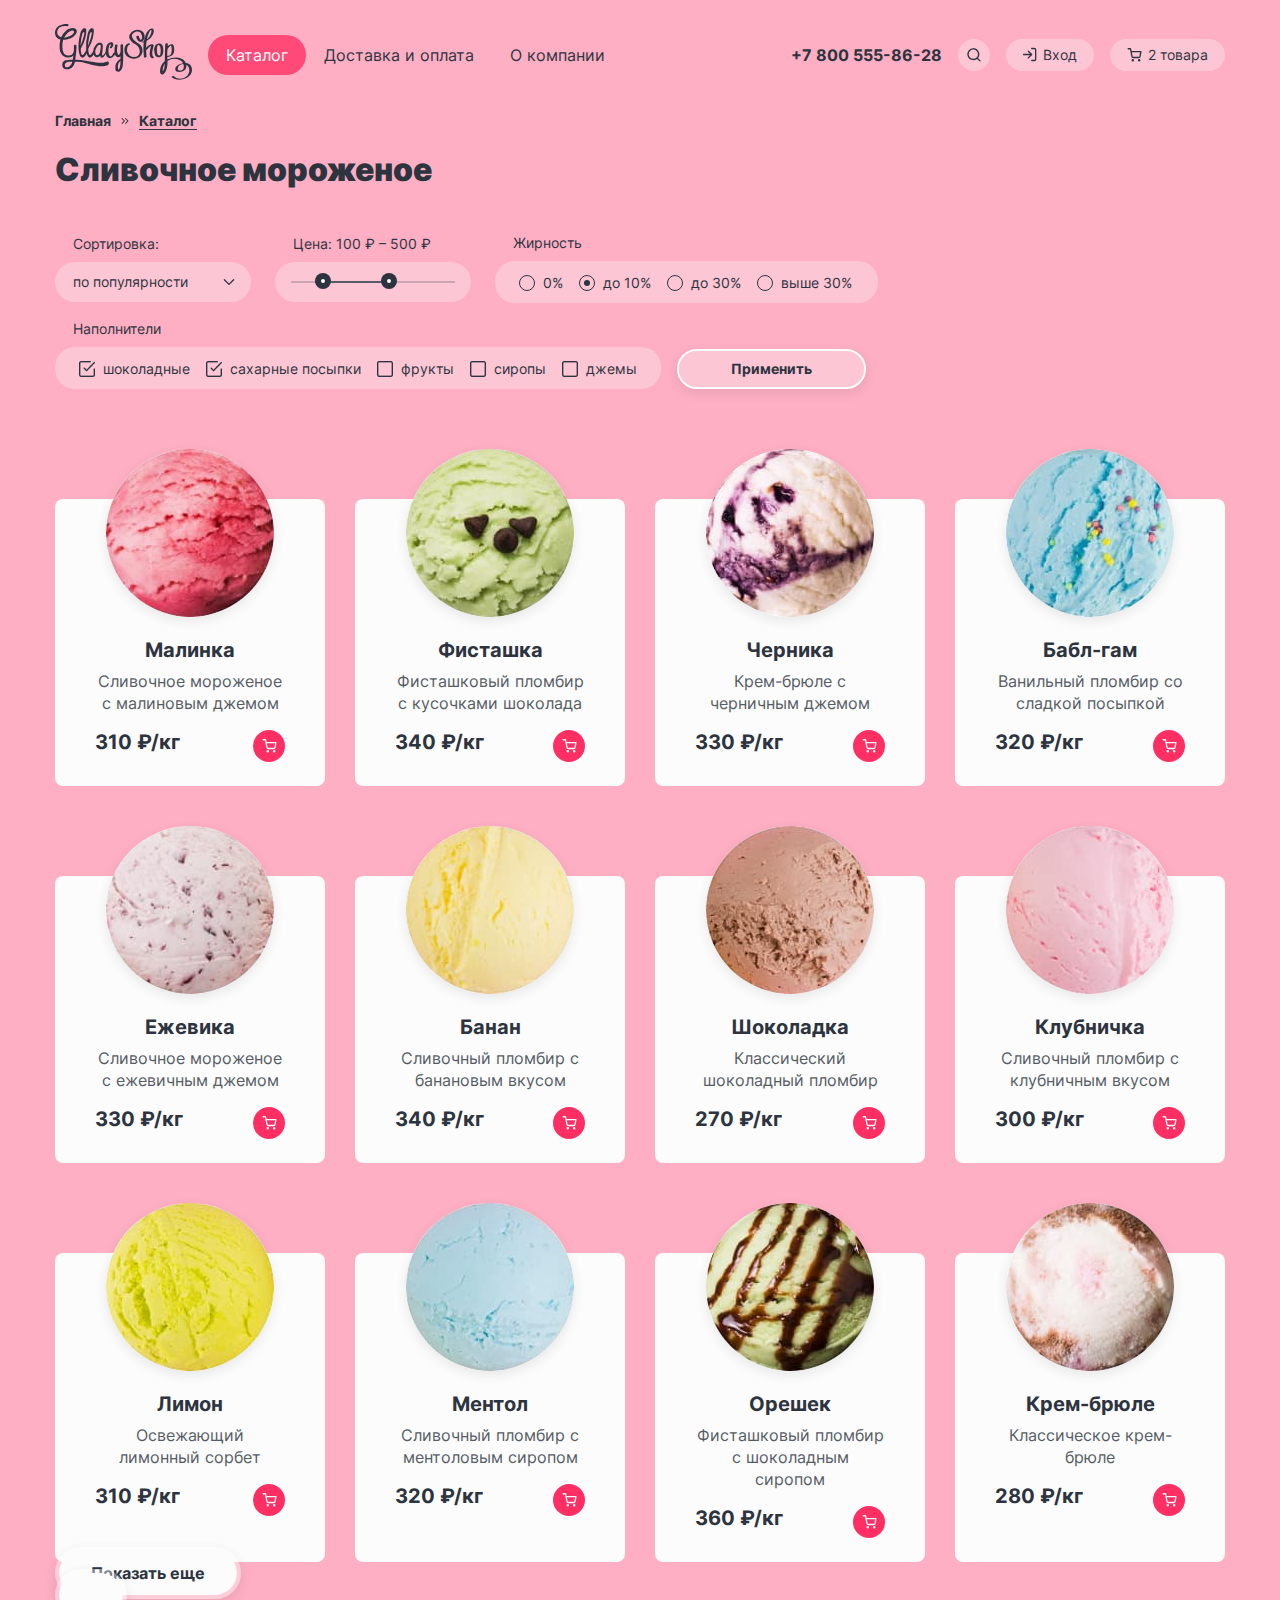
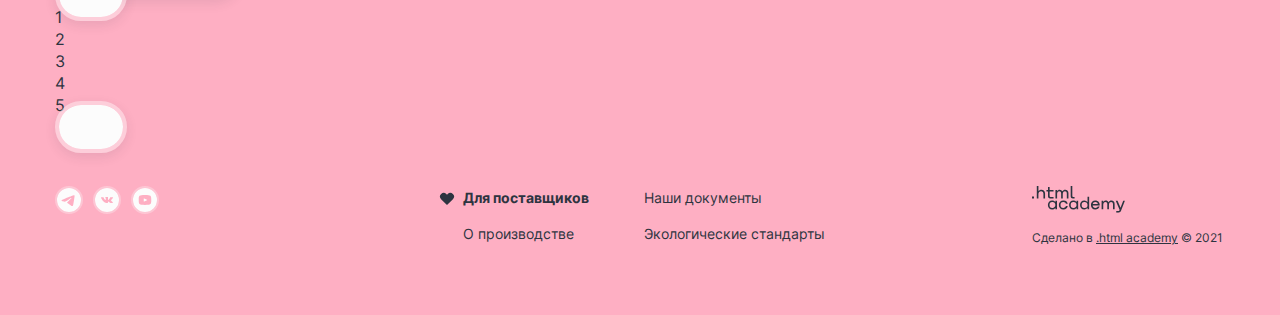
==== commit 5e97b85d: "Добавляет сетку и состояния элементов формы каталога" ====
--- a/catalog.html
+++ b/catalog.html
@@ -39,7 +39,7 @@
                 </li>
                 <li class="submenu-item">
                   <!--Для того, чтобы ссылка подменю стала ярко-розового цвета, нужно добавить ссылке класс submenu-link-current-->
-                  <a class="submenu-link" href="#">Сливочное</a>
+                  <a class="submenu-link submenu-link-current" href="#">Сливочное</a>
                 </li>
                 <li class="submenu-item">
                   <a class="submenu-link" href="#">Щербеты</a>
@@ -75,7 +75,8 @@
               <div class="popover popover-search">
                 <label class="visually-hidden" for="search">Поле поиска</label>
                 <!--Для отображения стилизации при ошибке нужно добавить инпуту класс error-->
-                <input class="popover-search-input input" type="text" name="search" id="search" placeholder="Поиск по сайту">
+                <input class="popover-search-input input" type="text" name="search" id="search"
+                  placeholder="Поиск по сайту">
                 <span class="cross-search"></span>
               </div>
             </li>
@@ -102,7 +103,11 @@
                   <input class="popover-enter-input input" type="password" name="password" id="password" value="111111"
                     required>
                   <div class="popover-enter-button-wrapper">
-                    <button class="button button-pink button-popover-enter" type="submit">Войти</button>
+                    <!--Для отображения состояния загрузки нужно добавить класс is-loading-->
+                    <button class="button button-pink button-popover-enter" type="submit">
+                      <span>Войти</span>
+                      <span class="loader"></span>
+                    </button>
                     <div class="popover-enter-link-wrapper">
                       <a class="popover-enter-link" href="#">Забыли пароль?</a>
                       <a class="popover-enter-link" href="#">Регистрация</a>
@@ -154,7 +159,11 @@
                   </li>
                 </ul>
                 <div class="cart-open-button-wrapper">
-                  <a class="button button-pink cart-open-button" href="#">Оформить заказ</a>
+                  <!--Для отображения состояния загрузки нужно добавить класс is-loading-->
+                  <a class="button button-pink cart-open-button" href="#">
+                    <span>Оформить заказ</span>
+                    <span class="loader"></span>
+                  </a>
                   <p class="cart-total">Итого: 790 ₽</p>
                 </div>
               </div>
@@ -175,106 +184,112 @@
               <a class="breadcrumbs-link" href="index.html">Главная</a>
             </li>
             <li class="breadcrumbs-item">
-              <a class="breadcrumbs-link breadcrumbs-link-active" href="#">Каталог</a>
+              <a class="breadcrumbs-link breadcrumbs-link-current" href="#">Каталог</a>
             </li>
           </ul>
         </header>
         <form class="catalog-filter" method="post" action="https://echo.htmlacademy.ru/">
           <h2 class="visually-hidden">Фильтр</h2>
-          <fieldset class="catalog-filter-group">
-            <legend class="catalog-filter-legend">Сортировка:</legend>
-            <select class="sort-control" aria-label="Выберите способ сортировки">
-              <option value="popular" selected>по популярности</option>
-              <option value="cheap">по цене</option>
-            </select>
-          </fieldset>
-          <fieldset class="catalog-filter-group">
-            <legend class="catalog-filter-legend">Цена: 100 ₽ – 500 ₽</legend>
-            <div class="range">
-              <div class="range-bar">
-                <button class="range-toggle toggle-min" type="button">
-                  <span class="visually-hidden">Изменить минимальную цену.</span>
-                </button>
-                <button class="range-toggle toggle-max" type="button">
-                  <span class="visually-hidden">Изменить максимальную цену.</span>
-                </button>
-              </div>
-            </div>
-          </fieldset>
-          <fieldset class="catalog-filter-group">
-            <legend class="catalog-filter-legend">Жирность</legend>
-            <ul class="catalog-filter-list">
-              <li class="catalog-filter-item">
-                <label class="control">
-                  <input class="control-input visually-hidden" type="radio" name="fat" value="null">
-                  <span class="control-mark"></span>
-                  <span class="control-label">0%</span>
-                </label>
-              </li>
-              <li class="catalog-filter-item">
-                <label class="control">
-                  <input class="control-input visually-hidden" type="radio" name="fat" value="up-to-ten" checked>
-                  <span class="control-mark"></span>
-                  <span class="control-label">до 10%</span>
-                </label>
-              </li>
-              <li class="catalog-filter-item">
-                <label class="control">
-                  <input class="control-input visually-hidden" type="radio" name="fat" value="up-to-thirty">
-                  <span class="control-mark"></span>
-                  <span class="control-label">до 30%</span>
-                </label>
-              </li>
-              <li class="catalog-filter-item">
-                <label class="control">
-                  <input class="control-input visually-hidden" type="radio" name="fat" value="above-thirty">
-                  <span class="control-mark"></span>
-                  <span class="control-label">выше 30%</span>
-                </label>
-              </li>
-            </ul>
-          </fieldset>
+          <div class="catalog-filter-wrapper">
+            <fieldset class="catalog-filter-group">
+              <legend class="catalog-filter-legend">Сортировка:</legend>
+              <select class="sort-control" aria-label="Выберите способ сортировки">
+                <option value="popular" selected>по популярности</option>
+                <option value="cheap">по цене</option>
+              </select>
+            </fieldset>
+            <fieldset class="catalog-filter-group">
+              <legend class="catalog-filter-legend">Цена: 100 ₽ – 500 ₽</legend>
+              <div class="catalog-filter-group-wrapper">
+                <div class="range">
+                  <div class="range-bar" style="width: 72px; left: 24px">
+                    <button class="range-toggle toggle-min" type="button">
+                      <span class="visually-hidden">Изменить минимальную цену.</span>
+                    </button>
+                    <button class="range-toggle toggle-max" type="button">
+                      <span class="visually-hidden">Изменить максимальную цену.</span>
+                    </button>
+                  </div>
+                </div>
+              </div>
+            </fieldset>
+            <fieldset class="catalog-filter-group">
+              <legend class="catalog-filter-legend">Жирность</legend>
+              <ul class="catalog-filter-list">
+                <li class="catalog-filter-item">
+                  <label class="control">
+                    <input class="control-input-radio visually-hidden" type="radio" name="fat" value="null">
+                    <span class="control-mark-radio"></span>
+                    <span class="control-label">0%</span>
+                  </label>
+                </li>
+                <li class="catalog-filter-item">
+                  <label class="control">
+                    <input class="control-input-radio visually-hidden" type="radio" name="fat" value="up-to-ten" checked>
+                    <span class="control-mark-radio"></span>
+                    <span class="control-label">до 10%</span>
+                  </label>
+                </li>
+                <li class="catalog-filter-item">
+                  <label class="control">
+                    <input class="control-input-radio visually-hidden" type="radio" name="fat" value="up-to-thirty">
+                    <span class="control-mark-radio"></span>
+                    <span class="control-label">до 30%</span>
+                  </label>
+                </li>
+                <li class="catalog-filter-item">
+                  <label class="control">
+                    <input class="control-input-radio visually-hidden" type="radio" name="fat" value="above-thirty">
+                    <span class="control-mark-radio"></span>
+                    <span class="control-label">выше 30%</span>
+                  </label>
+                </li>
+              </ul>
+            </fieldset>
+          </div>
+          <div class="catalog-filter-wrapper">
           <fieldset class="catalog-filter-group">
             <legend class="catalog-filter-legend">Наполнители</legend>
             <ul class="catalog-filter-list">
               <li class="catalog-filter-item">
                 <label class="control">
-                  <input class="control-input visually-hidden" type="checkbox" name="chocolate" checked>
-                  <span class="control-mark"></span>
+                  <input class="control-input-checkbox visually-hidden" type="checkbox" name="chocolate" checked>
+                  <span class="control-mark-checkbox"></span>
                   <span class="control-label">шоколадные</span>
                 </label>
               </li>
               <li class="catalog-filter-item">
                 <label class="control">
-                  <input class="control-input visually-hidden" type="checkbox" name="sugar" checked>
-                  <span class="control-mark"></span>
+                  <input class="control-input-checkbox visually-hidden" type="checkbox" name="sugar" checked>
+                  <span class="control-mark-checkbox"></span>
                   <span class="control-label">сахарные посыпки</span>
                 </label>
               </li>
               <li class="catalog-filter-item">
                 <label class="control">
-                  <input class="control-input visually-hidden" type="checkbox" name="fruit">
-                  <span class="control-mark"></span>
+                  <input class="control-input-checkbox visually-hidden" type="checkbox" name="fruit">
+                  <span class="control-mark-checkbox"></span>
                   <span class="control-label">фрукты</span>
                 </label>
               </li>
               <li class="catalog-filter-item">
                 <label class="control">
-                  <input class="control-input visually-hidden" type="checkbox" name="syrup">
-                  <span class="control-mark"></span>
+                  <input class="control-input-checkbox visually-hidden" type="checkbox" name="syrup">
+                  <span class="control-mark-checkbox"></span>
                   <span class="control-label">сиропы</span>
                 </label>
               </li>
               <li class="catalog-filter-item">
                 <label class="control">
-                  <input class="control-input visually-hidden" type="checkbox" name="jam">
-                  <span class="control-mark"></span>
+                  <input class="control-input-checkbox visually-hidden" type="checkbox" name="jam">
+                  <span class="control-mark-checkbox"></span>
                   <span class="control-label">джемы</span>
                 </label>
               </li>
             </ul>
           </fieldset>
           <button class="catalog-filter-button button" type="submit">Применить</button>
+          </div>
         </form>
         <section class="catalog-cards">
           <ul class="catalog-list">
@@ -472,7 +487,7 @@
               <div class="catalog-img-wrapper">
                 <img class="catalog-item-img" src="images/catalog-11.jpg" width="168" height="168" alt="Орешек">
               </div>
-              <h3 class="catalog-item-titlee">Орешек</h3>
+              <h3 class="catalog-item-title">Орешек</h3>
               <p class="catalog-item-text">Фисташковый пломбир с шоколадным сиропом</p>
               <div class="catalog-price-wrapper">
                 <p class="catalog-item-price">360 ₽/кг</p>
@@ -507,7 +522,12 @@
               </div>
             </li>
           </ul>
-          <a class="button catalog-button" href="#">Показать еще</a>
+          <!--Для отображения состояния disabled нужно добавить класс is-disabled-->
+          <!--Для отображения состояния загрузки нужно добавить класс is-loading-->
+          <a class="button catalog-button" href="#">
+            <span>Показать еще</span>
+            <span class="loader"></span>
+          </a>
           <div class="pagination">
             <a class="button pagination-control" href="#">
               <span class="visually-hidden">Назад</span>
@@ -546,6 +566,8 @@
                   <path fill-rule="evenodd" clip-rule="evenodd"
                     d="M26 14a12 12 0 1 1-24 0 12 12 0 0 1 24 0Zm-11.57-3.14c-1.17.48-3.5 1.49-7 3.01-.57.23-.86.45-.9.67-.04.36.42.5 1.04.7l.27.08c.6.2 1.43.44 1.86.45.39 0 .82-.16 1.3-.48 3.27-2.21 4.96-3.33 5.06-3.35.08-.02.18-.04.25.02.07.07.07.18.06.22-.05.19-1.84 1.86-2.77 2.72a28.24 28.24 0 0 0-.82.79c-.57.54-1 .96.02 1.63.5.32.89.59 1.28.85a88.77 88.77 0 0 0 1.8 1.23c.5.35.95.67 1.5.62.32-.03.66-.33.82-1.23.4-2.13 1.18-6.73 1.36-8.63.01-.16 0-.31-.02-.47a.5.5 0 0 0-.17-.33.78.78 0 0 0-.46-.14c-.46.01-1.15.25-4.48 1.64Z"
                     fill="currentColor" />
+                  <rect class="social-border" x="1" y="1" width="26" height="26" rx="13" stroke="none"
+                    stroke-opacity="none" stroke-width="2" />
                 </svg>
               </a>
             </li>
@@ -557,6 +579,8 @@
                   <path fill-rule="evenodd" clip-rule="evenodd"
                     d="M26 14a12 12 0 1 1-24 0 12 12 0 0 1 24 0Zm-11.41 2.97h-.72s-1.58.09-2.98-1.18c-1.52-1.39-2.86-4.14-2.86-4.14s-.07-.18 0-.27c.1-.1.36-.1.36-.1l1.72-.01s.16.02.27.1c.1.05.15.17.15.17s.28.61.65 1.17c.71 1.08 1.05 1.32 1.29 1.2.35-.16.25-1.53.25-1.53s0-.5-.18-.71c-.14-.17-.41-.22-.53-.24-.1-.01.06-.2.26-.3.31-.13.86-.13 1.5-.13.5 0 .65.03.84.07.46.1.44.41.41 1.08l-.02.7v.18c-.01.34-.02.73.23.88.13.07.45 0 1.26-1.19.38-.56.66-1.23.66-1.23s.07-.12.16-.17c.1-.05.24-.04.24-.04h1.8s.54-.06.63.15c.1.23-.2.75-.94 1.61-.7.82-1.03 1.12-1 1.38.01.2.23.38.66.72.89.73 1.13 1.1 1.18 1.2l.01.01c.4.58-.44.62-.44.62l-1.6.02s-.34.06-.8-.2a3.94 3.94 0 0 1-.69-.6c-.33-.34-.65-.66-.91-.58-.45.12-.44.96-.44.96s0 .18-.1.28c-.1.1-.32.12-.32.12Z"
                     fill="currentColor" />
+                  <rect class="social-border" x="1" y="1" width="26" height="26" rx="13" stroke="none"
+                    stroke-opacity="none" stroke-width="2" />
                 </svg>
               </a>
             </li>
@@ -568,6 +592,8 @@
                   <path
                     d="m16 13.8-2.8-1.32c-.25-.11-.45.01-.45.29v2.46c0 .28.2.4.45.29L16 14.2c.25-.12.25-.3 0-.42ZM14 2a12 12 0 1 0 0 24 12 12 0 0 0 0-24Zm0 16.88c-6.14 0-6.25-.56-6.25-4.88s.1-4.88 6.25-4.88c6.14 0 6.25.56 6.25 4.88s-.1 4.88-6.25 4.88Z"
                     fill="currentColor" />
+                  <rect class="social-border" x="1" y="1" width="26" height="26" rx="13" stroke="none"
+                    stroke-opacity="none" stroke-width="2" />
                 </svg>
               </a>
             </li>
--- a/styles/styles.css
+++ b/styles/styles.css
@@ -1,15 +1,21 @@
 /*Root*/
 
 :root {
+  --deep-dark: #242424;
+  --deep-dark-24: rgba(36, 36, 36, 0.24);
   --extra-dark: #2d3440;
   --extra-dark-1: rgba(45, 52, 64, 0.1);
   --extra-dark-12: rgba(45, 52, 64, 0.12);
   --extra-dark-3: rgba(45, 52, 64, 0.3);
   --neutral-dark-2:rgba(194, 194, 194, 0.2);
   --dark: #565c66;
+  --dark-15: rgba(133, 133, 133, 0.15);
+  --dark-3: rgba(86, 92, 102, 0.3);
   --neutral: #b9b9b9;
+  --neutral-3: rgba(185, 185, 185, 0.3);
   --light: #e7e7e7;
   --extra-light: #fcfcfc;
+  --extra-light-24: rgba(252, 252, 252, 0.24);
   --extra-light-3: rgba(252, 252, 252, 0.3);
   --extra-light-4: rgba(252, 252, 252, 0.4);
   --extra-light-5: rgba(252, 252, 252, 0.5);
@@ -21,7 +27,9 @@
   --light-pink: #feafc3;
   --extra-light-pink: #ffcbd8;
   --blue: #69a9ff;
+  --light-blue: #9fc8ff;
   --yellow: #fcc850;
+  --light-yellow: #fcdc92;
   --red: #ea5454;
 }
 
@@ -120,6 +128,7 @@
 /*Button*/
 
 .button {
+  position: relative;
   padding: 12px 32px;
   font: inherit;
   font-weight: 700;
@@ -135,13 +144,113 @@
   cursor: pointer;
 }
 
+.button:hover {
+  background-color: var(--extra-light-4);
+  border: 4px solid var(--extra-light);
+  box-shadow: 0 4px 15px var(--dark-15);
+}
+
+.button:focus {
+  padding: 14px 34px;
+  background-color: var(--extra-light-5);
+  border: 2px solid var(--extra-dark);
+  outline: none;
+}
+
+.button:active {
+  padding: 14px 34px;
+  background-color: var(--extra-light);
+  border: 2px solid var(--extra-dark);
+}
+
+.button:disabled,
+.button.is-disabled {
+  color: var(--neutral);
+  background-color: var(--light);
+  border: 4px solid var(--extra-light-4);
+  pointer-events: none;
+}
+
+.button.is-loading {
+  padding-right: 56px;
+}
+
+.loader {
+  position: absolute;
+  top: 50%;
+  right: 32px;
+  display: none;
+  width: 16px;
+  height: 16px;
+  background-color: transparent;
+  border: 2px solid var(--deep-dark-24);
+  border-radius: 50%;
+  transform: translateY(-50%);
+}
+
+.loader::before {
+  position: absolute;
+  top: -2px;
+  left: -2px;
+  width: 16px;
+  height: 16px;
+  background-color: transparent;
+  border: 2px solid transparent;
+  border-top-color: var(--deep-dark);
+  border-radius: 50%;
+  transform: rotate(45deg);
+  content: "";
+}
+
+.button.is-loading .loader {
+  display: block;
+}
+
 .button-pink {
   color: var(--extra-light);
   background-color: var(--extra-bright-pink);
   border: 4px solid var(--extra-bright-pink-3);
 }
 
+.button-pink:hover {
+  color: var(--extra-dark);
+  background-color: var(--extra-light-3);
+  border: 4px solid var(--extra-bright-pink);
+}
+
+.button-pink:focus {
+  padding: 14px 34px;
+  background-color: var(--extra-bright-pink);
+  border: 2px solid var(--extra-dark);
+}
+
+.button-pink:active {
+  padding: 14px 34px;
+  color: var(--extra-light);
+  background-color: var(--light-pink);
+  border: 2px solid var(--extra-dark);
+}
+
+.button-pink:disabled,
+.button-pink.is-disabled {
+  color: var(--dark);
+  background-color: var(--neutral);
+  border: 4px solid var(--neutral-3);
+}
+
+.button-pink.is-loading .loader {
+  border: 2px solid var(--extra-light-24);
+}
+
+.button-pink.is-loading .loader::before {
+  border-top-color: var(--extra-light);
+}
+
 /*Input*/
+
+.input {
+  cursor: pointer;
+}
 
 .input:not(:placeholder-shown) {
   color: var(--extra-dark);
@@ -149,20 +258,12 @@
 
 .input:hover {
   border: 1px solid var(--extra-dark);
-}
-
-.input:hover::placeholder {
-  color: var(--extra-dark);
 }
 
 .input:focus {
   border: 1px solid var(--extra-dark);
   box-shadow: inset 0 0 0 1px var(--extra-dark);
   outline: none;
-}
-
-.input:focus::placeholder {
-  color: var(--extra-dark);
 }
 
 .input:disabled {
@@ -324,6 +425,7 @@
 .submenu-link-current {
   background-color: var(--bright-pink);
   color: var(--extra-light);
+  pointer-events: none;
 }
 
 .submenu-item:first-child .submenu-link {
@@ -434,16 +536,18 @@
 }
 
 .slider-item {
+  grid-row: 1 / 2;
   display: grid;
-  grid-template-columns: 200px;
+  grid-template-columns: 100px;
   align-items: center;
-  gap: 0 50px;
-  width: 100px;
+  width: 100%;
   height: auto;
 }
 
 .slider-item.slider-item-active {
-  grid-template-columns: 500px 306px;
+  grid-column: 1 / 2;
+  grid-template-columns: 1fr 306px;
+  column-gap: 50px;
   height: auto;
   width: auto;
 }
@@ -455,7 +559,8 @@
 }
 
 .slider-item.slider-item-active .slider-img-wrapper {
-  transform: scale(1) translateX(0);
+  margin-right: 20px;
+  transform: translateX(0);
   opacity: 1;
 }
 
@@ -463,14 +568,15 @@
   display: none;
 }
 
-.slider-img-wrapper {
+.slider-item:not(.slider-item-active) .slider-img-wrapper {
   position: relative;
   display: grid;
+  grid-column: 1 / 2;
   place-items: center;
-  min-width: 306px;
-  width: auto;
+  min-width: 100px;
+  width: 100%;
   min-height: 507px;
-  transform: scale(0.33);
+  height: 100%;
   opacity: 0.4;
 }
 
@@ -478,8 +584,8 @@
   position: absolute;
   top: 50%;
   left: 50%;
-  width: 312px;
-  height: 312px;
+  min-width: 312px;
+  min-height: 312px;
   background-color: var(--extra-light-pink);
   border-radius: 50%;
   transform: translate(-50%, -50%);
@@ -487,6 +593,29 @@
   content: '';
 }
 
+.slider-item:not(.slider-item-active) .slider-img-wrapper::before {
+  min-height: 100px;
+  min-width: 100px;
+}
+
+.blue .slider-img-wrapper::before {
+  background-color: var(--light-blue);
+}
+
+.yellow .slider-img-wrapper::before {
+  background-color: var(--light-yellow);
+}
+
+.slider-item-1:not(.slider-item-active),
+.slider-item-2:not(.slider-item-active),
+.slider-item-3:not(.slider-item-active) {
+  order: 2;
+}
+
+.slider-item-active + .slider-item {
+  order: 1;
+}
+
 .slider-img {
   display: block;
   width: 100%;
@@ -494,9 +623,10 @@
 }
 
 .slider-list {
-  display: flex;
+  display: grid;
+  grid-template-columns: 1fr 100px 100px;
   align-items: center;
-  gap: 0 40px;
+  column-gap: 40px;
   width: 100%;
   margin: 0;
   padding: 0;
@@ -521,11 +651,11 @@
 .slider-buttons {
   position: absolute;
   top: 50%;
-  left: 60%;
+  left: 47.3%;
   display: flex;
   justify-content: space-between;
   min-width: 348px;
-  transform: translate(-50%, -60%);
+  transform: translateY(-50%);
 }
 
 .slider-button-nav {
@@ -541,6 +671,30 @@
   cursor: pointer;
 }
 
+.slider-button-nav:hover {
+  color: var(--extra-dark);
+  background-color: var(--extra-light);
+}
+
+.slider-button-nav:focus {
+  color: var(--extra-dark);
+  background-color: var(--extra-light-3);
+  border: 2px solid var(--extra-dark);
+  outline: none;
+}
+
+.slider-button-nav:active {
+  color: var(--extra-dark);
+  background-color: var(--extra-light-5);
+  border: 2px solid transparent;
+}
+
+.slider-button-nav:disabled {
+  background-color: var(--extra-light-3);
+  border: 2px solid var(--extra-light);
+  opacity: 0.4;
+}
+
 .slider-footer {
   display: flex;
   align-items: end;
@@ -561,13 +715,33 @@
   width: 12px;
   height: 12px;
   background-color: var(--extra-light-3);
-  border: none;
+  border: 1px solid transparent;
   border-radius: 50%;
   cursor: pointer;
 }
 
+.slider-pagination-button:hover {
+  border: 1px solid var(--extra-light);
+}
+
+.slider-pagination-button:focus {
+  background-color: var(--extra-light-3);
+  border: 1px solid var(--extra-dark);
+  outline: none;
+}
+
+.slider-pagination-button:active {
+  background-color: var(--extra-light-5);
+  border: 1px solid var(--extra-light-5);
+}
+
+.slider-pagination-button:disabled {
+  opacity: 0.1;
+}
+
 .slider-pagination-button-current {
   background-color: var(--extra-light);
+  pointer-events: none;
 }
 
 /*Socials*/
@@ -583,7 +757,62 @@
 }
 
 .socials-link {
+  position: relative;
+  display: flex;
+  justify-content: center;
+  align-items: center;
   color: var(--extra-light);
+  border-radius: 50%;
+}
+
+.socials-link::before {
+  position: absolute;
+  top: 50%;
+  left: 50%;
+  display: none;
+  width: 20px;
+  height: 20px;
+  background-color: var(--extra-dark);
+  border-radius: 50%;
+  transform: translate(-50%, -50%);
+  z-index: -1;
+  content: "";
+}
+
+.social-border {
+  stroke: var(--extra-light-3);
+}
+
+.socials-link:hover::before{
+  display: block;
+}
+
+.socials-link:hover .social-border{
+  stroke: var(--extra-light-5);
+}
+
+.socials-link:focus::before {
+  display: block;
+}
+
+.socials-link:focus {
+  outline: none;
+}
+
+.socials-link:focus .social-border{
+  stroke: var(--extra-dark);
+}
+
+.socials-link:active::before {
+  display: block;
+}
+
+.socials-link:active {
+  opacity: 0.5;
+}
+
+.socials-link:active .social-border{
+  stroke: var(--extra-light-5);
 }
 
 /*Gifts*/
@@ -643,6 +872,7 @@
 
 .gifts-link {
   display: inline-block;
+  max-width: 200px;
 }
 
 /*Popular*/
@@ -713,9 +943,33 @@
   height: 32px;
   color: var(--extra-light);
   background-color: var(--extra-bright-pink);
-  border: none;
+  border: 2px solid var(--extra-bright-pink);
   border-radius: 26px;
   cursor: pointer;
+}
+
+.catalog-item-button:hover {
+  color: var(--extra-dark);
+  background-color: var(--extra-light-3);
+  border: 2px solid var(--extra-bright-pink);
+}
+
+.catalog-item-button:focus {
+  color: var(--extra-light);
+  background-color: var(--extra-bright-pink);
+  border: 2px solid var(--extra-dark);
+}
+
+.catalog-item-button:active {
+  color: var(--extra-dark);
+  background-color: var(--extra-light-pink);
+  border: 2px solid var(--extra-bright-pink);
+}
+
+.catalog-item-button:disabled {
+  color: var(--dark);
+  background-color: var(--neutral);
+  border: 2px solid var(--neutral);
 }
 
 .catalog-price-wrapper {
@@ -758,47 +1012,9 @@
 }
 
 .about-item {
-  position: relative;
-  padding-left: 56px;
-}
-
-.about-item::before {
-  position: absolute;
-  top: 0;
-  left: 0;
-  width: 48px;
-  height: 48px;
-  background-color: transparent;
-  border: 2px solid var(--extra-dark);
-  border-radius: 50%;
-  content: "";
-}
-
-.about-item::after {
-  position: absolute;
-  top: 50%;
-  left: 7px;
-  width: 48px;
-  height: 48px;
-  background-repeat: no-repeat;
-  transform: translateY(-50%);
-  content: "";
-}
-
-.about-item-1::after {
-  background-image: url("../images/ice-cream.svg");
-}
-
-.about-item-2::after {
-  background-image: url("../images/cow.svg");
-}
-
-.about-item-3::after {
-  background-image: url("../images/leaf.svg");
-}
-
-.about-item-4::after {
-  background-image: url("../images/thermometer.svg");
+  display: grid;
+  grid-template-columns: 48px 1fr;
+  column-gap: 16px;
 }
 
 /*News*/
@@ -814,7 +1030,7 @@
   display: flex;
   min-height: 224px;
   padding: 32px 0 0 32px;
-  background-image: url("../images/background-blog.png");
+  background-image: url("../images/background-blog.jpg");
   background-size: cover;
   background-repeat: no-repeat;
   background-position: 50% 50%;
@@ -848,7 +1064,8 @@
 
 .mailing {
   padding: 6px;
-  background-image: repeating-linear-gradient(-45deg, var(--extra-bright-pink),  var(--extra-bright-pink) 8px, var(--light) 8px, var(--light) 24px,  var(--blue) 24px, var(--blue) 32px, var(--light) 32px, var(--light) 48px);
+  background-image: url("../images/background-mailing.jpg");
+  background-repeat: no-repeat;
   border-radius: 16px;
 }
 
@@ -885,7 +1102,7 @@
   display: flex;
   margin-bottom: 80px;
   padding: 64px 64px 64px 100px;
-  background-image: url("../images/background-mailing.png");
+  background-image: url("../images/background-delivery.jpg");
   background-size: cover;
   background-repeat: no-repeat;
   background-position: 50% 50%;
@@ -987,6 +1204,14 @@
   line-height: 24px;
   font-weight: 700;
   color: var(--extra-dark);
+}
+
+.contacts-phone:hover {
+  opacity: 0.7;
+}
+
+.contacts-phone:active {
+  opacity: 0.5;
 }
 
 .contacts-phone-mark {
@@ -1050,8 +1275,28 @@
   text-decoration: none;
 }
 
+.footer-menu-link:hover {
+  opacity: 0.7;
+}
+
+.footer-menu-link:active {
+  opacity: 0.5;
+}
+
 .footer-menu-item:first-child .footer-menu-link {
   font-weight: 700;
+}
+
+.copyright-link {
+  display: inline-block;
+}
+
+.copyright-link:hover {
+  opacity: 0.7;
+}
+
+.copyright-link:active {
+  opacity: 0.5;
 }
 
 .copyright-text {
@@ -1062,6 +1307,14 @@
 
 .copyright-text-link {
   color: var(--extra-dark);
+}
+
+.copyright-text-link:hover {
+  opacity: 0.7;
+}
+
+.copyright-text-link:active {
+  opacity: 0.5;
 }
 
 /*Breadcrumbs*/
@@ -1091,8 +1344,8 @@
 
 .breadcrumbs-item:not(:last-child)::after {
   position: absolute;
-  right: -24px;
-  top: 8px;
+  right: -22px;
+  top: 9px;
   width: 12px;
   height: 12px;
   background-image: url("../images/breadcrumbs-icon.svg");
@@ -1100,8 +1353,6 @@
   content: "";
 }
 
-
-
 .breadcrumbs-link {
   font-size: 14px;
   line-height: 20px;
@@ -1110,33 +1361,165 @@
   text-decoration: none;
 }
 
+.breadcrumbs-link:hover {
+  opacity: 0.7;
+}
+
+.breadcrumbs-link:active {
+  opacity: 0.5;
+}
+
+.breadcrumbs-link-current {
+  border-bottom: 1px solid var(--extra-dark);
+}
+
 /*Filter*/
 
+.catalog-filter {
+  display: flex;
+  flex-wrap: wrap;
+  margin-bottom: 94px;
+}
+
+.catalog-filter-wrapper {
+  display: flex;
+  flex-wrap: wrap;
+  align-items: center;
+  margin-bottom: 16px;
+}
+
 .catalog-filter-group {
-  margin: 0;
+  margin: 0 24px 0 0;
   padding: 0;
   border: none;
 }
 
+.catalog-filter-group:last-of-type {
+  margin-right: 16px;
+}
+
+.catalog-filter-group-wrapper {
+  min-width: 196px;
+  padding: 12px 16px;
+  background-color: var(--extra-light-3);
+  border-radius: 20px;
+}
+
 .catalog-filter-legend {
-  margin: 0;
+  margin: 0 0 8px 16px;
   font-size: 14px;
   line-height: 20px;
   color: var(--extra-dark);
 }
 
 .sort-control {
+  min-width: 196px;
+  padding: 8px 16px;
   font-family: inherit;
   font-size: 14px;
   line-height: 20px;
   color: var(--extra-dark);
-  background-color: transparent;
+  background-color: var(--extra-light-3);
+  background-image: url("../images/select-arrow.svg");
+  background-repeat: no-repeat;
+  background-position: right 14px top 50%;
+  border: 2px solid transparent;
+  border-radius: 20px;
+  appearance: none;
+}
+
+.sort-control:hover {
+  background-color: var(--extra-light-5);
+  border: 2px solid transparent;
+}
+
+.sort-control:focus {
+  background-color: var(--extra-light-4);
+  border: 2px solid var(--extra-light);
+  outline: none;
+}
+
+.range {
+  position: relative;
+  width: 100%;
+  height: 2px;
+  margin: 7px 0;
+  background-color: var(--dark-3);
+}
+
+.range-bar {
+  position: absolute;
+  height: 2px;
+  background-color: var(--dark);
+}
+
+.range-toggle {
+  position: absolute;
+  width: 16px;
+  height: 16px;
+  background-color: var(--extra-dark);
+  border: 2px solid transparent;
+  border-radius: 50%;
+  cursor: pointer;
+}
+
+.range-toggle::before {
+  position: absolute;
+  top: 50%;
+  left: 50%;
+  width: 4px;
+  height: 4px;
+  background-color: var(--extra-light);
+  border-radius: 50%;
+  transform: translate(-50%, -50%);
+  content: "";
+}
+
+.range-toggle:hover {
+  background-color: var(--extra-light);
+}
+
+.range-toggle:hover::before {
+  background-color: var(--extra-dark);
+}
+
+.range-toggle:focus {
+  background-color: var(--extra-light);
+  border: 2px solid var(--extra-dark);
+  outline: none;
+}
+
+.range-toggle:focus::before {
+  background-color: var(--extra-dark);
+}
+
+.range-toggle:active {
+  background-color: var(--extra-dark);
+}
+
+.toggle-min {
+  top: -8px;
+  left: 0;
+}
+
+.toggle-max {
+  top: -8px;
+  right: -10px;
 }
 
 .catalog-filter-list {
-  margin: 0;
-  padding: 0;
+  display: flex;
+  flex-wrap: wrap;
+  min-width: 383px;
+  margin: 0;
+  padding: 10px 24px;
+  background-color: var(--extra-light-3);
+  border-radius: 20px;
   list-style: none;
+}
+
+.catalog-filter-item:not(:last-child) {
+  margin-right: 16px;
 }
 
 .control-label {
@@ -1145,7 +1528,101 @@
   color: var(--extra-dark);
 }
 
+.control {
+  position: relative;
+  display: block;
+  padding-left: 24px;
+}
+
+.control-mark-radio {
+  position: absolute;
+  top: 4px;
+  left: 0;
+  width: 16px;
+  height: 16px;
+  background-color: transparent;
+  border: 1px solid var(--extra-dark);
+  border-radius: 50%;
+  cursor: pointer;
+}
+
+.control-input-radio:checked + .control-mark-radio::before {
+  position: absolute;
+  top: 50%;
+  left: 50%;
+  width: 6px;
+  height: 6px;
+  background-color: var(--extra-dark);
+  border-radius: 50%;
+  transform: translate(-50%, -50%);
+  content: "";
+}
+
+.control-input-radio:hover + .control-mark-radio {
+  border-color: var(--extra-light);
+}
+
+.control-input-radio:hover + .control-mark-radio::before {
+  background-color: var(--extra-light);
+}
+
+.control-input-radio:focus + .control-mark-radio {
+  outline: 1px solid var(--extra-dark);
+  outline-offset: 1px;
+}
+
+.control-input-radio:disabled + .control-mark-radio {
+  opacity: 0.5;
+  pointer-events: none;
+}
+
+.control-input-radio:disabled + .control-mark-radio::before {
+  opacity: 0.5;
+  pointer-events: none;
+}
+
+.control-mark-checkbox {
+  position: absolute;
+  top: 4px;
+  left: 0;
+  width: 16px;
+  height: 16px;
+  background-color: transparent;
+  background-image: url("../images/checkbox.png");
+  background-position: right 36px bottom 36px;
+  cursor: pointer;
+}
+
+.control-input-checkbox:checked + .control-mark-checkbox {
+  background-position: right 36px top 38px;
+}
+
+.control-input-checkbox:hover + .control-mark-checkbox {
+  background-position: right 63px bottom 36px;
+}
+
+.control-input-checkbox:checked:hover + .control-mark-checkbox {
+  background-position: right 63px top 38px;
+}
+
+.control-input-checkbox:focus + .control-mark-checkbox {
+  outline: 1px solid var(--extra-dark);
+  outline-offset: 1px;
+}
+
+.control-input-checkbox:disabled + .control-mark-checkbox {
+  background-position: left 30px bottom 36px;
+  pointer-events: none;
+}
+
+.control-input-checkbox:checked:disabled + .control-mark-checkbox {
+  background-position: left 30px top 38px;
+  pointer-events: none;
+}
+
 .catalog-filter-button {
+  align-self: flex-end;
+  padding: 8px 52px;
   font-size: 14px;
   line-height: 20px;
   font-weight: 700;
@@ -1153,6 +1630,30 @@
   background-color: var(--extra-light-3);
   border: 2px solid var(--extra-light);
   border-radius: 20px;
+}
+
+.catalog-filter-button:hover {
+  background-color: var(--extra-light);
+  border: 2px solid var(--extra-light-3);
+}
+
+.catalog-filter-button:focus {
+  padding: 8px 52px;
+  background-color: var(--extra-light-3);
+  border: 2px solid var(--extra-dark);
+  outline: none;
+}
+
+.catalog-filter-button:active {
+  padding: 8px 52px;
+  background-color: var(--extra-light-5);
+  border: 2px solid var(--extra-light-5);
+}
+
+.catalog-filter-button:disabled {
+  background-color: var(--extra-light-3);
+  border: 2px solid var(--extra-light);
+  opacity: 0.4;
 }
 
 .catalog-list {
@@ -1337,6 +1838,18 @@
   cursor: pointer;
 }
 
+.delete-cart-item-button:hover {
+  opacity: 0.7;
+}
+
+.delete-cart-item-button:active {
+  opacity: 0.5;
+}
+
+.delete-cart-item-button:disabled {
+  opacity: 0.1;
+}
+
 .cart-open-button-wrapper {
   display: flex;
   justify-content: space-between;
@@ -1476,7 +1989,7 @@
 
 /*Tooltip*/
 
-.delivery-form-tooltip-wrapper {
+.delivery-form-field-group {
   position: relative;
 }
 
@@ -1489,6 +2002,9 @@
 }
 
 .tooltip-toggle {
+  position: absolute;
+  top: 30%;
+  left: 4px;
   display: block;
   width: 100%;
   height: 100%;
@@ -1497,6 +2013,7 @@
   background-image: url("../images/tooltip-icon.svg");
   background-repeat: no-repeat;
   background-position: 50% 50%;
+  background-color: transparent;
   border: none;
   border-radius: 50%;
   cursor: pointer;
@@ -1508,8 +2025,8 @@
 
 .tooltip-text {
   position: absolute;
-  top: 0;
-  left: 100px;
+  top: -10px;
+  left: 110px;
   display: none;
   width: 169px;
   margin-right: 15px;
@@ -1531,14 +2048,16 @@
 }
 
 .tooltip-text::after {
-  /*доработать*/
-  position: absolute;
-  left: 100%;
-  bottom: 0;
-  right: 0;
-  width: 0;
-  height: 0;
-  border: 7px solid transparent;
-  border-left: 7px solid var(--white);
+  position: absolute;
+  left: -7px;
+  top: 30%;
+  width: 13px;
+  height: 13px;
+  border: 1px solid var(--neutral);
+  border-top-color: transparent;
+  border-right-color: transparent;
+  background-color: var(--white);
+  transform: rotate(45deg);
+  z-index: 2;
   content: "";
 }
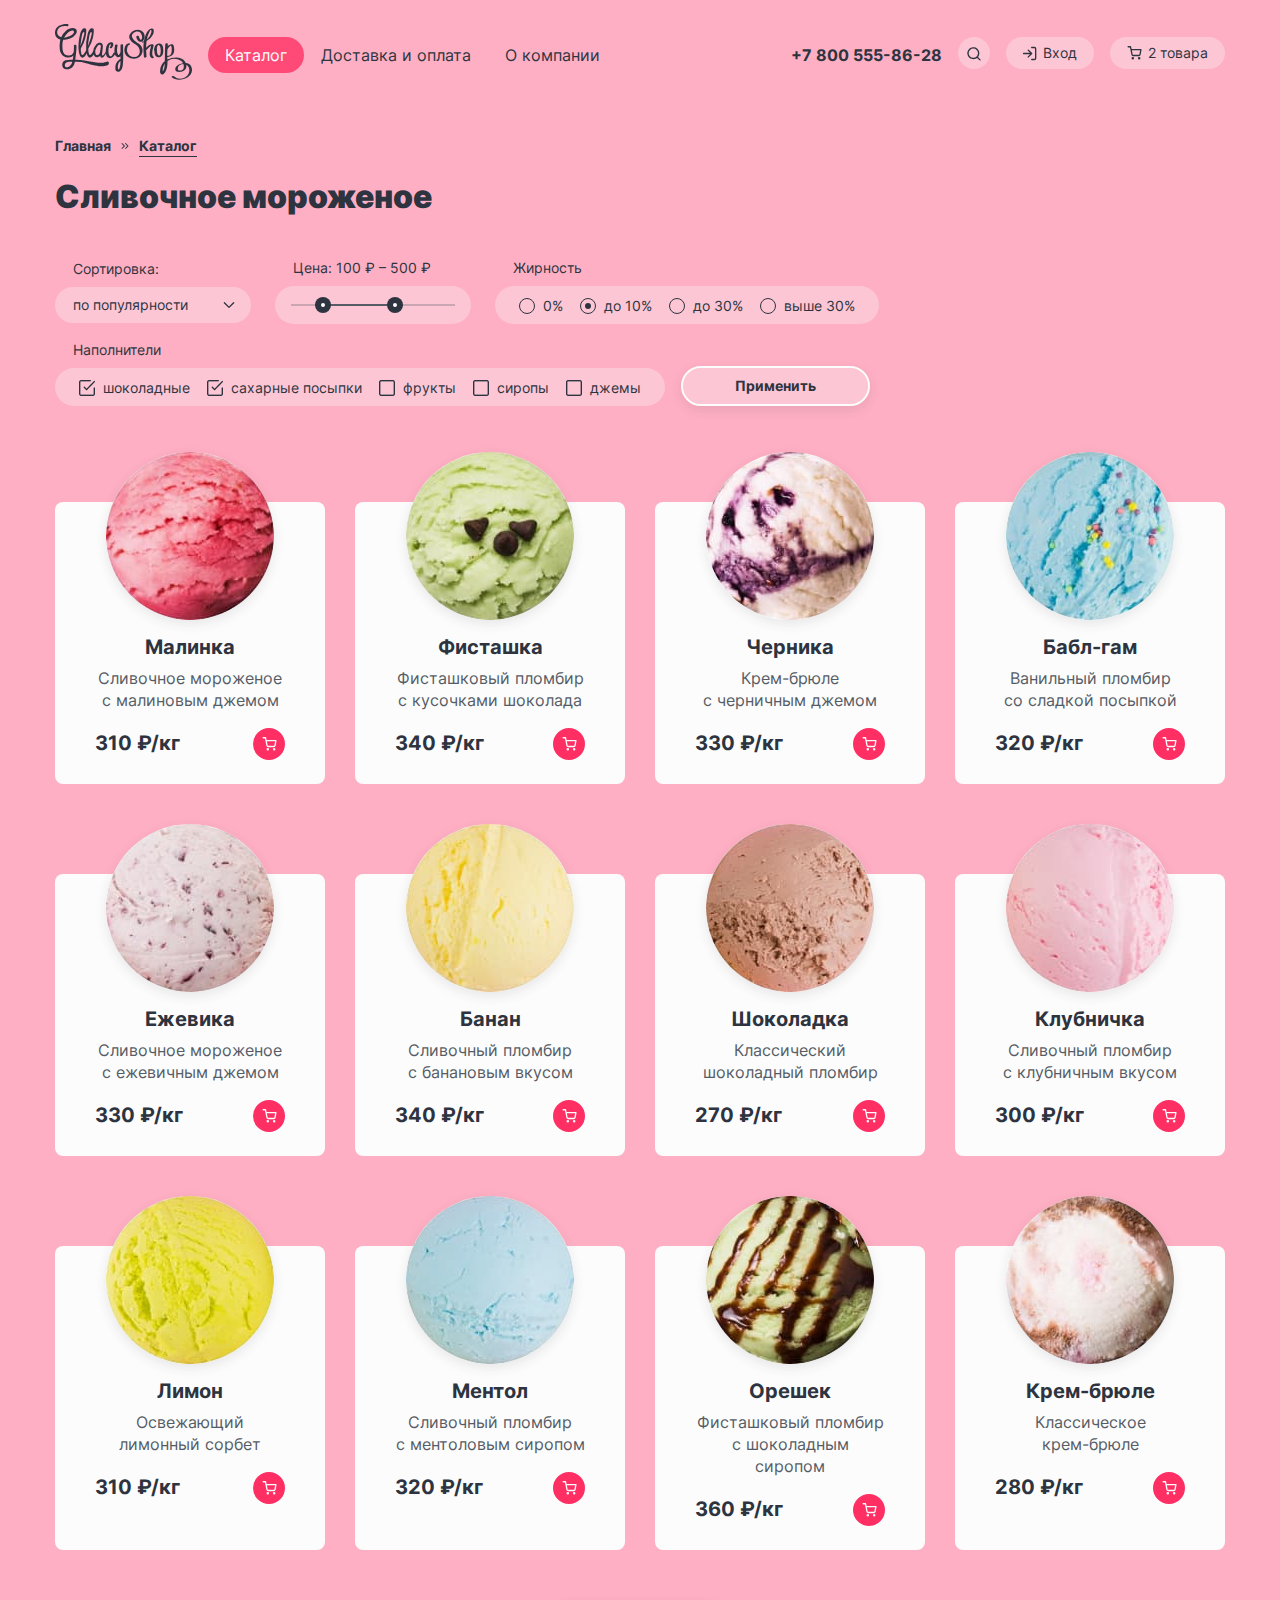
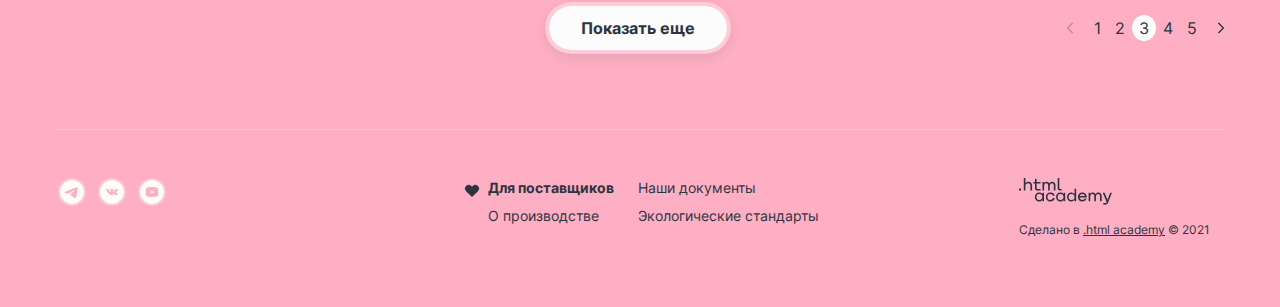
==== commit e4d41194: "Дорабатывает страницу каталога под PP" ====
--- a/catalog.html
+++ b/catalog.html
@@ -202,7 +202,7 @@
               <legend class="catalog-filter-legend">Цена: 100 ₽ – 500 ₽</legend>
               <div class="catalog-filter-group-wrapper">
                 <div class="range">
-                  <div class="range-bar" style="width: 72px; left: 24px">
+                  <div class="range-bar" style="width: 78px; left: 24px">
                     <button class="range-toggle toggle-min" type="button">
                       <span class="visually-hidden">Изменить минимальную цену.</span>
                     </button>
@@ -225,7 +225,8 @@
                 </li>
                 <li class="catalog-filter-item">
                   <label class="control">
-                    <input class="control-input-radio visually-hidden" type="radio" name="fat" value="up-to-ten" checked>
+                    <input class="control-input-radio visually-hidden" type="radio" name="fat" value="up-to-ten"
+                      checked>
                     <span class="control-mark-radio"></span>
                     <span class="control-label">до 10%</span>
                   </label>
@@ -248,57 +249,57 @@
             </fieldset>
           </div>
           <div class="catalog-filter-wrapper">
-          <fieldset class="catalog-filter-group">
-            <legend class="catalog-filter-legend">Наполнители</legend>
-            <ul class="catalog-filter-list">
-              <li class="catalog-filter-item">
-                <label class="control">
-                  <input class="control-input-checkbox visually-hidden" type="checkbox" name="chocolate" checked>
-                  <span class="control-mark-checkbox"></span>
-                  <span class="control-label">шоколадные</span>
-                </label>
-              </li>
-              <li class="catalog-filter-item">
-                <label class="control">
-                  <input class="control-input-checkbox visually-hidden" type="checkbox" name="sugar" checked>
-                  <span class="control-mark-checkbox"></span>
-                  <span class="control-label">сахарные посыпки</span>
-                </label>
-              </li>
-              <li class="catalog-filter-item">
-                <label class="control">
-                  <input class="control-input-checkbox visually-hidden" type="checkbox" name="fruit">
-                  <span class="control-mark-checkbox"></span>
-                  <span class="control-label">фрукты</span>
-                </label>
-              </li>
-              <li class="catalog-filter-item">
-                <label class="control">
-                  <input class="control-input-checkbox visually-hidden" type="checkbox" name="syrup">
-                  <span class="control-mark-checkbox"></span>
-                  <span class="control-label">сиропы</span>
-                </label>
-              </li>
-              <li class="catalog-filter-item">
-                <label class="control">
-                  <input class="control-input-checkbox visually-hidden" type="checkbox" name="jam">
-                  <span class="control-mark-checkbox"></span>
-                  <span class="control-label">джемы</span>
-                </label>
-              </li>
-            </ul>
-          </fieldset>
-          <button class="catalog-filter-button button" type="submit">Применить</button>
+            <fieldset class="catalog-filter-group">
+              <legend class="catalog-filter-legend">Наполнители</legend>
+              <ul class="catalog-filter-list">
+                <li class="catalog-filter-item">
+                  <label class="control">
+                    <input class="control-input-checkbox visually-hidden" type="checkbox" name="chocolate" checked>
+                    <span class="control-mark-checkbox"></span>
+                    <span class="control-label">шоколадные</span>
+                  </label>
+                </li>
+                <li class="catalog-filter-item">
+                  <label class="control">
+                    <input class="control-input-checkbox visually-hidden" type="checkbox" name="sugar" checked>
+                    <span class="control-mark-checkbox"></span>
+                    <span class="control-label">сахарные посыпки</span>
+                  </label>
+                </li>
+                <li class="catalog-filter-item">
+                  <label class="control">
+                    <input class="control-input-checkbox visually-hidden" type="checkbox" name="fruit">
+                    <span class="control-mark-checkbox"></span>
+                    <span class="control-label">фрукты</span>
+                  </label>
+                </li>
+                <li class="catalog-filter-item">
+                  <label class="control">
+                    <input class="control-input-checkbox visually-hidden" type="checkbox" name="syrup">
+                    <span class="control-mark-checkbox"></span>
+                    <span class="control-label">сиропы</span>
+                  </label>
+                </li>
+                <li class="catalog-filter-item">
+                  <label class="control">
+                    <input class="control-input-checkbox visually-hidden" type="checkbox" name="jam">
+                    <span class="control-mark-checkbox"></span>
+                    <span class="control-label">джемы</span>
+                  </label>
+                </li>
+              </ul>
+            </fieldset>
+            <button class="catalog-filter-button button" type="submit">Применить</button>
           </div>
         </form>
         <section class="catalog-cards">
-          <ul class="catalog-list">
+          <ul class="catalog-list main-catalog-list">
             <li class="catalog-item">
               <div class="catalog-img-wrapper">
                 <img class="catalog-item-img" src="images/catalog-1.jpg" width="168" height="168" alt="Малинка">
               </div>
               <h3 class="catalog-item-title">Малинка</h3>
-              <p class="catalog-item-text">Сливочное мороженое с малиновым джемом</p>
+              <p class="catalog-item-text">Сливочное мороженое с&nbsp;малиновым джемом</p>
               <div class="catalog-price-wrapper">
                 <p class="catalog-item-price">310 ₽/кг</p>
                 <button class="catalog-item-button">
@@ -317,7 +318,7 @@
                 <img class="catalog-item-img" src="images/catalog-2.jpg" width="168" height="168" alt="Фисташка">
               </div>
               <h3 class="catalog-item-title">Фисташка</h3>
-              <p class="catalog-item-text">Фисташковый пломбир с кусочками шоколада</p>
+              <p class="catalog-item-text">Фисташковый пломбир с&nbsp;кусочками шоколада</p>
               <div class="catalog-price-wrapper">
                 <p class="catalog-item-price">340 ₽/кг</p>
                 <button class="catalog-item-button">
@@ -336,7 +337,7 @@
                 <img class="catalog-item-img" src="images/catalog-3.jpg" width="168" height="168" alt="Черника">
               </div>
               <h3 class="catalog-item-title">Черника</h3>
-              <p class="catalog-item-text">Крем-брюле с черничным джемом</p>
+              <p class="catalog-item-text">Крем-брюле с&nbsp;черничным джемом</p>
               <div class="catalog-price-wrapper">
                 <p class="catalog-item-price">330 ₽/кг</p>
                 <button class="catalog-item-button">
@@ -355,7 +356,7 @@
                 <img class="catalog-item-img" src="images/catalog-4.jpg" width="168" height="168" alt="Бабл-гам">
               </div>
               <h3 class="catalog-item-title">Бабл-гам</h3>
-              <p class="catalog-item-text">Ванильный пломбир со сладкой посыпкой</p>
+              <p class="catalog-item-text">Ванильный пломбир со&nbsp;сладкой посыпкой</p>
               <div class="catalog-price-wrapper">
                 <p class="catalog-item-price">320 ₽/кг</p>
                 <button class="catalog-item-button">
@@ -374,7 +375,7 @@
                 <img class="catalog-item-img" src="images/catalog-5.jpg" width="168" height="168" alt="Ежевика">
               </div>
               <h3 class="catalog-item-title">Ежевика</h3>
-              <p class="catalog-item-text">Сливочное мороженое с ежевичным джемом</p>
+              <p class="catalog-item-text">Сливочное мороженое с&nbsp;ежевичным джемом</p>
               <div class="catalog-price-wrapper">
                 <p class="catalog-item-price">330 ₽/кг</p>
                 <button class="catalog-item-button">
@@ -393,7 +394,7 @@
                 <img class="catalog-item-img" src="images/catalog-6.jpg" width="168" height="168" alt="Банан">
               </div>
               <h3 class="catalog-item-title">Банан</h3>
-              <p class="catalog-item-text">Сливочный пломбир с банановым вкусом</p>
+              <p class="catalog-item-text">Сливочный пломбир с&nbsp;банановым вкусом</p>
               <div class="catalog-price-wrapper">
                 <p class="catalog-item-price">340 ₽/кг</p>
                 <button class="catalog-item-button">
@@ -431,7 +432,7 @@
                 <img class="catalog-item-img" src="images/catalog-8.jpg" width="168" height="168" alt="Клубничка">
               </div>
               <h3 class="catalog-item-title">Клубничка</h3>
-              <p class="catalog-item-text">Сливочный пломбир с клубничным вкусом</p>
+              <p class="catalog-item-text">Сливочный пломбир с&nbsp;клубничным вкусом</p>
               <div class="catalog-price-wrapper">
                 <p class="catalog-item-price">300 ₽/кг</p>
                 <button class="catalog-item-button">
@@ -469,7 +470,7 @@
                 <img class="catalog-item-img" src="images/catalog-10.jpg" width="168" height="168" alt="Ментол">
               </div>
               <h3 class="catalog-item-title">Ментол</h3>
-              <p class="catalog-item-text">Сливочный пломбир с ментоловым сиропом</p>
+              <p class="catalog-item-text">Сливочный пломбир с&nbsp;ментоловым сиропом</p>
               <div class="catalog-price-wrapper">
                 <p class="catalog-item-price">320 ₽/кг</p>
                 <button class="catalog-item-button">
@@ -488,7 +489,7 @@
                 <img class="catalog-item-img" src="images/catalog-11.jpg" width="168" height="168" alt="Орешек">
               </div>
               <h3 class="catalog-item-title">Орешек</h3>
-              <p class="catalog-item-text">Фисташковый пломбир с шоколадным сиропом</p>
+              <p class="catalog-item-text">Фисташковый пломбир с&nbsp;шоколадным сиропом</p>
               <div class="catalog-price-wrapper">
                 <p class="catalog-item-price">360 ₽/кг</p>
                 <button class="catalog-item-button">
@@ -507,7 +508,7 @@
                 <img class="catalog-item-img" src="images/catalog-12.jpg" width="168" height="168" alt="Крем-брюле">
               </div>
               <h3 class="catalog-item-title">Крем-брюле</h3>
-              <p class="catalog-item-text">Классическое крем-брюле</p>
+              <p class="catalog-item-text">Классическое<br>крем-брюле</p>
               <div class="catalog-price-wrapper">
                 <p class="catalog-item-price">280 ₽/кг</p>
                 <button class="catalog-item-button">
@@ -522,40 +523,52 @@
               </div>
             </li>
           </ul>
-          <!--Для отображения состояния disabled нужно добавить класс is-disabled-->
-          <!--Для отображения состояния загрузки нужно добавить класс is-loading-->
-          <a class="button catalog-button" href="#">
-            <span>Показать еще</span>
-            <span class="loader"></span>
-          </a>
-          <div class="pagination">
-            <a class="button pagination-control" href="#">
-              <span class="visually-hidden">Назад</span>
+          <div class="catalog-footer-wrapper">
+            <!--Для отображения состояния disabled нужно добавить класс is-disabled-->
+            <!--Для отображения состояния загрузки нужно добавить класс is-loading-->
+            <a class="button catalog-button" href="#">
+              <span>Показать еще</span>
+              <span class="loader"></span>
             </a>
-            <ul class="pagination-list">
-              <li class="pagination-item">
-                <a class="pagination-link" href="#">1</a>
-              </li>
-              <li class="pagination-item">
-                <a class="pagination-link" href="#">2</a>
-              </li>
-              <li class="pagination-item pagination-item-current">
-                <a class="pagination-link pagination-link-current" href="#">3</a>
-              </li>
-              <li class="pagination-item">
-                <a class="pagination-link" href="#">4</a>
-              </li>
-              <li class="pagination-item">
-                <a class="pagination-link" href="#">5</a>
-              </li>
-            </ul>
-            <a class="button pagination-control" href="#">
-              <span class="visually-hidden">Вперёд</span>
-            </a>
+            <div class="pagination">
+              <a class="pagination-control pagination-control-prev is-disabled" href="#">
+                <span class="visually-hidden">Назад</span>
+                <svg width="7" height="12" viewBox="0 0 7 12" fill="none" xmlns="http://www.w3.org/2000/svg">
+                  <path fill-rule="evenodd" clip-rule="evenodd"
+                    d="M1.14.86a.66.66 0 1 0-.95.95L4.4 6 .2 10.2a.67.67 0 0 0 .95.94L5.8 6.48a.66.66 0 0 0 0-.94L1.15.86Z"
+                    fill="#2D3440" />
+                </svg>
+              </a>
+              <ul class="pagination-list">
+                <li class="pagination-item">
+                  <a class="pagination-link" href="#">1</a>
+                </li>
+                <li class="pagination-item">
+                  <a class="pagination-link" href="#">2</a>
+                </li>
+                <li class="pagination-item pagination-item-current">
+                  <span class="pagination-link pagination-link-current">3</span>
+                </li>
+                <li class="pagination-item">
+                  <a class="pagination-link" href="#">4</a>
+                </li>
+                <li class="pagination-item">
+                  <a class="pagination-link" href="#">5</a>
+                </li>
+              </ul>
+              <a class="pagination-control pagination-control-next" href="#">
+                <span class="visually-hidden">Вперёд</span>
+                <svg width="7" height="12" viewBox="0 0 7 12" fill="none" xmlns="http://www.w3.org/2000/svg">
+                  <path fill-rule="evenodd" clip-rule="evenodd"
+                    d="M1.14.86a.66.66 0 1 0-.95.95L4.4 6 .2 10.2a.67.67 0 0 0 .95.94L5.8 6.48a.66.66 0 0 0 0-.94L1.15.86Z"
+                    fill="#2D3440" />
+                </svg>
+              </a>
+            </div>
           </div>
         </section>
       </main>
-      <footer class="main-footer">
+      <footer class="main-footer catalog-footer">
         <div class="footer-socials socials">
           <ul class="socials-list">
             <li class="socials-item">
--- a/styles/styles.css
+++ b/styles/styles.css
@@ -319,6 +319,7 @@
   display: flex;
   flex-wrap: wrap;
   align-items: center;
+  max-width: 500px;
   margin: 0;
   padding: 0;
   list-style: none;
@@ -330,7 +331,7 @@
 
 .main-menu-link {
   display: block;
-  padding: 8px 16px;
+  padding: 6px 15px;
   font-size: 16px;
   line-height: 20px;
   color: var(--extra-dark);
@@ -380,6 +381,7 @@
   top: calc(100% + 8px);
   left: 0 ;
   min-width: 135px;
+  max-width: 150px;
   margin: 0;
   padding: 8px 0;
   list-style: none;
@@ -454,6 +456,7 @@
 .user-menu {
   display: flex;
   flex-wrap: wrap;
+  max-width: 300px;
   margin: 0;
   padding: 0;
   list-style: none;
@@ -461,7 +464,7 @@
 
 .user-menu-item {
   position: relative;
-  margin-right: 16px;
+  margin: 0 16px 3px 0;
 }
 
 .user-menu-item:last-child {
@@ -548,6 +551,7 @@
   grid-column: 1 / 2;
   grid-template-columns: 1fr 306px;
   column-gap: 50px;
+  min-height: 507px;
   height: auto;
   width: auto;
 }
@@ -559,9 +563,18 @@
 }
 
 .slider-item.slider-item-active .slider-img-wrapper {
+  min-height: 507px;
+  height: 100%;
+  width: auto;
   margin-right: 20px;
-  transform: translateX(0);
+  transform: translate(-8px, 20px);
   opacity: 1;
+}
+
+.slider-item.slider-item-active .slider-img {
+  min-height: 507px;
+  height: 100%;
+  width: auto;
 }
 
 .slider-inner {
@@ -575,9 +588,10 @@
   place-items: center;
   min-width: 100px;
   width: 100%;
-  min-height: 507px;
+  max-height: 150px;
   height: 100%;
   opacity: 0.4;
+  transform: translateY(20px);
 }
 
 .slider-img-wrapper::before {
@@ -622,6 +636,12 @@
   height: auto;
 }
 
+.slider-item:not(.slider-item-active) .slider-img {
+  height: auto;
+  width: auto;
+  max-height: 150px;
+}
+
 .slider-list {
   display: grid;
   grid-template-columns: 1fr 100px 100px;
@@ -634,7 +654,7 @@
 }
 
 .slider-title {
-  margin: 0 0 24px 0;
+  margin: 42px 0 24px 0;
   font-size: 36px;
   line-height: 46px;
   font-weight: 900;
@@ -642,7 +662,7 @@
 }
 
 .slider-text {
-  margin: 0 0 48px 0;
+  margin: 0 0 44px 0;
   font-size: 18px;
   line-height: 24px;
   color: var(--extra-dark);
@@ -651,7 +671,7 @@
 .slider-buttons {
   position: absolute;
   top: 50%;
-  left: 47.3%;
+  left: 46.5%;
   display: flex;
   justify-content: space-between;
   min-width: 348px;
@@ -697,8 +717,9 @@
 
 .slider-footer {
   display: flex;
-  align-items: end;
+  align-items: center;
   justify-content: space-between;
+  margin-top: 17px;
 }
 
 .slider-pagination {
@@ -706,6 +727,7 @@
   flex-wrap: wrap;
   justify-content: space-between;
   min-width: 52px;
+  max-width: 60px;
   margin: 0;
   padding: 0;
   list-style: none;
@@ -747,10 +769,10 @@
 /*Socials*/
 
 .socials-list {
-  display: flex;
-  flex-wrap: wrap;
-  justify-content: space-between;
-  min-width: 104px;
+  display: grid;
+  grid-template-columns: repeat(3, 1fr);
+  gap: 12px;
+  max-width: 104px;
   margin: 0;
   padding: 0;
   list-style: none;
@@ -842,7 +864,7 @@
 
 .gifts-text {
   max-width: 328px;
-  margin: 0 0 28px 0;
+  margin: 0 0 23px 0;
   color: var(--extra-dark);
 }
 
@@ -850,12 +872,13 @@
   display: grid;
   grid-template-columns: repeat(2, 1fr);
   gap: 0 30px;
-  margin-bottom: 81px;
+  margin-bottom: 79px;
 }
 
 .gifts-wrapper {
   min-height: 268px;
-  padding: 36px 0 36px 36px;
+  padding: 36px 0 33px 36px;
+  margin-bottom: 3px;
   background-color: var(--neutral-pink);
   background-repeat: no-repeat;
   background-position: right bottom;
@@ -899,13 +922,13 @@
   display: flex;
   flex-direction: column;
   align-items: center;
-  padding: 0 40px 24px 40px;
+  padding: 0 40px 9px 40px;
   background-color: var(--extra-light);
   border-radius: 8px;
 }
 
 .catalog-img-wrapper {
-  margin: -50px 0 16px 0;
+  margin: -50px 0 10px 0;
 }
 
 .catalog-item-img {
@@ -923,12 +946,12 @@
 }
 
 .catalog-item-text {
-  margin: 0 0 16px 0;
+  margin: 0 0 17px 0;
   text-align: center;
 }
 
 .catalog-item-price {
-  margin: 0;
+  margin-top: 3px;
   font-size: 20px;
   line-height: 24px;
   font-weight: 700;
@@ -994,7 +1017,7 @@
 }
 
 .about-title {
-  margin: 0 0 56px 0;
+  margin: 0 0 54px 0;
   text-align: center;
 }
 
@@ -1014,7 +1037,7 @@
 .about-item {
   display: grid;
   grid-template-columns: 48px 1fr;
-  column-gap: 16px;
+  column-gap: 17px;
 }
 
 /*News*/
@@ -1066,6 +1089,7 @@
   padding: 6px;
   background-image: url("../images/background-mailing.jpg");
   background-repeat: no-repeat;
+  background-size: cover;
   border-radius: 16px;
 }
 
@@ -1118,7 +1142,7 @@
 }
 
 .delivery-title {
-  margin-bottom: 24px;
+  margin: 36px 0 26px 0;
 }
 
 .delivery-text {
@@ -1126,7 +1150,7 @@
 }
 
 .delivery-form-wrapper {
-  padding: 40px;
+  padding: 38px;
   background-color: var(--extra-light);
   box-shadow: 0 15px 40px var(--extra-dark-12);
   border-radius: 8px;
@@ -1135,7 +1159,8 @@
 .delivery-form {
   display: grid;
   grid-template-columns: 117px 287px;
-  gap: 20px 16px;
+  align-items: end;
+  gap: 18px 16px;
 }
 
 .delivery-form-field-group:last-of-type {
@@ -1156,7 +1181,7 @@
 
 .delivery-form-input {
   width: 100%;
-  padding: 14px 16px;
+  padding: 13px 16px;
   font-family: inherit;
   font-size: 16px;
   line-height: 20px;
@@ -1215,7 +1240,7 @@
 }
 
 .contacts-phone-mark {
-  margin: 0 0 32px 0;
+  margin: 0 0 28px 0;
   font-size: 14px;
   line-height: 20px;
 }
@@ -1229,24 +1254,35 @@
 
 .main-footer {
   display: grid;
-  grid-template-columns: 200px 1fr 193px;
+  grid-template-columns: 200px 370px 193px;
+  column-gap: 197px;
   width: 100%;
-  padding: 48px 0 57px 0;
+  padding: 40px 0 57px 0;
+}
+
+.catalog-footer {
+  margin-top: 75px;
+  padding-top: 48px;
+  border-top: 1px solid var(--extra-light-3);
 }
 
 .footer-socials {
+  margin-left: 3px;
   max-width: 104px;
 }
 
 .footer-menu {
   display: flex;
   justify-content: center;
+  justify-self: center;
+  align-self: start;
+  padding-left: 33px;
 }
 
 .footer-menu-list {
   display: grid;
-  grid-template-columns: repeat(2, 1fr);
-  max-width: 365px;
+  grid-template-columns: 126px 182px;
+  gap: 8px 24px;
   margin: 0;
   padding: 0;
   list-style: none;
@@ -1254,7 +1290,6 @@
 
 .footer-menu-item {
   position: relative;
-  margin-bottom: 8px;
 }
 
 .footer-menu-item:first-child::before {
@@ -1269,6 +1304,7 @@
 }
 
 .footer-menu-link {
+  display: block;
   font-size: 14px;
   line-height: 20px;
   color: var(--extra-dark);
@@ -1325,13 +1361,13 @@
 }
 
 .catalog-title {
-  margin: 0 0 40px 0;
+  margin: 0 0 38px 0;
 }
 
 .breadcrumbs-list {
   display: flex;
   flex-wrap: wrap;
-  margin: 0 0 16px 0;
+  margin: 25px 0 18px 0;
   padding: 0;
   list-style: none;
   order: -1;
@@ -1354,6 +1390,7 @@
 }
 
 .breadcrumbs-link {
+  padding: 2px 0;
   font-size: 14px;
   line-height: 20px;
   font-weight: 700;
@@ -1378,7 +1415,7 @@
 .catalog-filter {
   display: flex;
   flex-wrap: wrap;
-  margin-bottom: 94px;
+  margin-bottom: 80px;
 }
 
 .catalog-filter-wrapper {
@@ -1400,7 +1437,7 @@
 
 .catalog-filter-group-wrapper {
   min-width: 196px;
-  padding: 12px 16px;
+  padding: 10px 16px;
   background-color: var(--extra-light-3);
   border-radius: 20px;
 }
@@ -1414,7 +1451,7 @@
 
 .sort-control {
   min-width: 196px;
-  padding: 8px 16px;
+  padding: 6px 30px 6px 16px;
   font-family: inherit;
   font-size: 14px;
   line-height: 20px;
@@ -1443,7 +1480,7 @@
   position: relative;
   width: 100%;
   height: 2px;
-  margin: 7px 0;
+  margin: 8px 0;
   background-color: var(--dark-3);
 }
 
@@ -1498,12 +1535,12 @@
 }
 
 .toggle-min {
-  top: -8px;
+  top: -7px;
   left: 0;
 }
 
 .toggle-max {
-  top: -8px;
+  top: -7px;
   right: -10px;
 }
 
@@ -1512,14 +1549,14 @@
   flex-wrap: wrap;
   min-width: 383px;
   margin: 0;
-  padding: 10px 24px;
+  padding: 8px 24px;
   background-color: var(--extra-light-3);
   border-radius: 20px;
   list-style: none;
 }
 
 .catalog-filter-item:not(:last-child) {
-  margin-right: 16px;
+  margin-right: 17px;
 }
 
 .control-label {
@@ -1622,6 +1659,7 @@
 
 .catalog-filter-button {
   align-self: flex-end;
+  max-width: 189px;
   padding: 8px 52px;
   font-size: 14px;
   line-height: 20px;
@@ -1665,17 +1703,80 @@
   list-style: none;
 }
 
+.main-catalog-list {
+  margin-bottom: 52px;
+}
+
+.catalog-footer-wrapper {
+  display: flex;
+  justify-content: flex-end;
+}
+
+.catalog-button {
+  display: block;
+  margin: 0 335px 0 auto;
+}
+
+.pagination {
+  display: flex;
+  flex-wrap: wrap;
+  align-items: center;
+}
+
 .pagination-list {
-  margin: 0;
+  display: flex;
+  flex-wrap: wrap;
+  max-width: 200px;
+  margin: 0 14px;
   padding: 0;
   list-style: none;
 }
 
 .pagination-link {
+  padding: 2px 6px;
   font-size: 16px;
   line-height: 20px;
   color: var(--extra-dark);
   text-decoration: none;
+  border: 1px solid transparent;
+  border-radius: 50%;
+}
+
+.pagination-link:hover {
+  background-color: var(--extra-light-5);
+  border: 1px solid transparent;
+}
+
+.pagination-link:focus {
+  background-color: var(--extra-light-3);
+  border: 1px solid var(--extra-dark);
+  outline: none;
+}
+
+.pagination-link:active {
+  background-color: var(--extra-light-5);
+  border: 1px solid var(--extra-light);
+}
+
+.pagination-link-current {
+  background-color: var(--extra-light);
+  pointer-events: none;
+}
+
+.pagination-control-prev {
+  transform: rotate(180deg);
+}
+
+.pagination-control:hover {
+  opacity: 0.7;
+}
+
+.pagination-control:active {
+  opacity: 0.5;
+}
+
+.pagination-control.is-disabled {
+  opacity: 0.3;
 }
 
 /*Modal*/
@@ -1694,8 +1795,44 @@
 .modal {
   position: relative;
   margin: auto;
-  padding: 64px;
+  padding: 64px 64px 62px 64px;
   background-color: var(--extra-light);
+}
+
+.modal-close-button {
+  position: absolute;
+  top: 36px;
+  right: 36px;
+  width: 20px;
+  height: 20px;
+  padding: 0;
+  background-color: transparent;
+  border: none;
+  cursor: pointer;
+}
+
+.modal-close-button::before,
+.modal-close-button::after {
+  position: absolute;
+  top: 6px;
+  right: 0;
+  width: 16px;
+  height: 2px;
+  background-color: var(--extra-dark);
+  transform: rotate(45deg);
+  content: "";
+}
+
+.modal-close-button::after {
+  transform: rotate(-45deg);
+}
+
+.modal-close-button:hover {
+  opacity: 0.7;
+}
+
+.modal-close-button:active {
+  opacity: 0.5;
 }
 
 .modal-feedback {
@@ -1704,7 +1841,13 @@
   border-radius: 8px;
 }
 
+.modal-feedback-form {
+  display: flex;
+  flex-direction: column;
+}
+
 .modal-title {
+  margin: 0 0 32px 0;
   font-weight: 700;
   font-size: 24px;
   line-height: 30px;
@@ -1712,6 +1855,8 @@
 }
 
 .modal-input {
+  width: 100%;
+  padding: 13px 16px;
   font-family: inherit;
   font-size: 16px;
   line-height: 20px;
@@ -1719,6 +1864,21 @@
   background-color: var(--white);
   border: 1px solid var(--neutral);
   border-radius: 4px;
+}
+
+.modal-input:not(:last-child) {
+  margin-bottom: 16px;
+}
+
+.modal-input-comment {
+  resize: none;
+}
+
+.modal-submit-button {
+  align-self: end;
+  max-width: 158px;
+  margin-top: 12px;
+  margin-right: -15px;
 }
 
 .modal-container-close {
